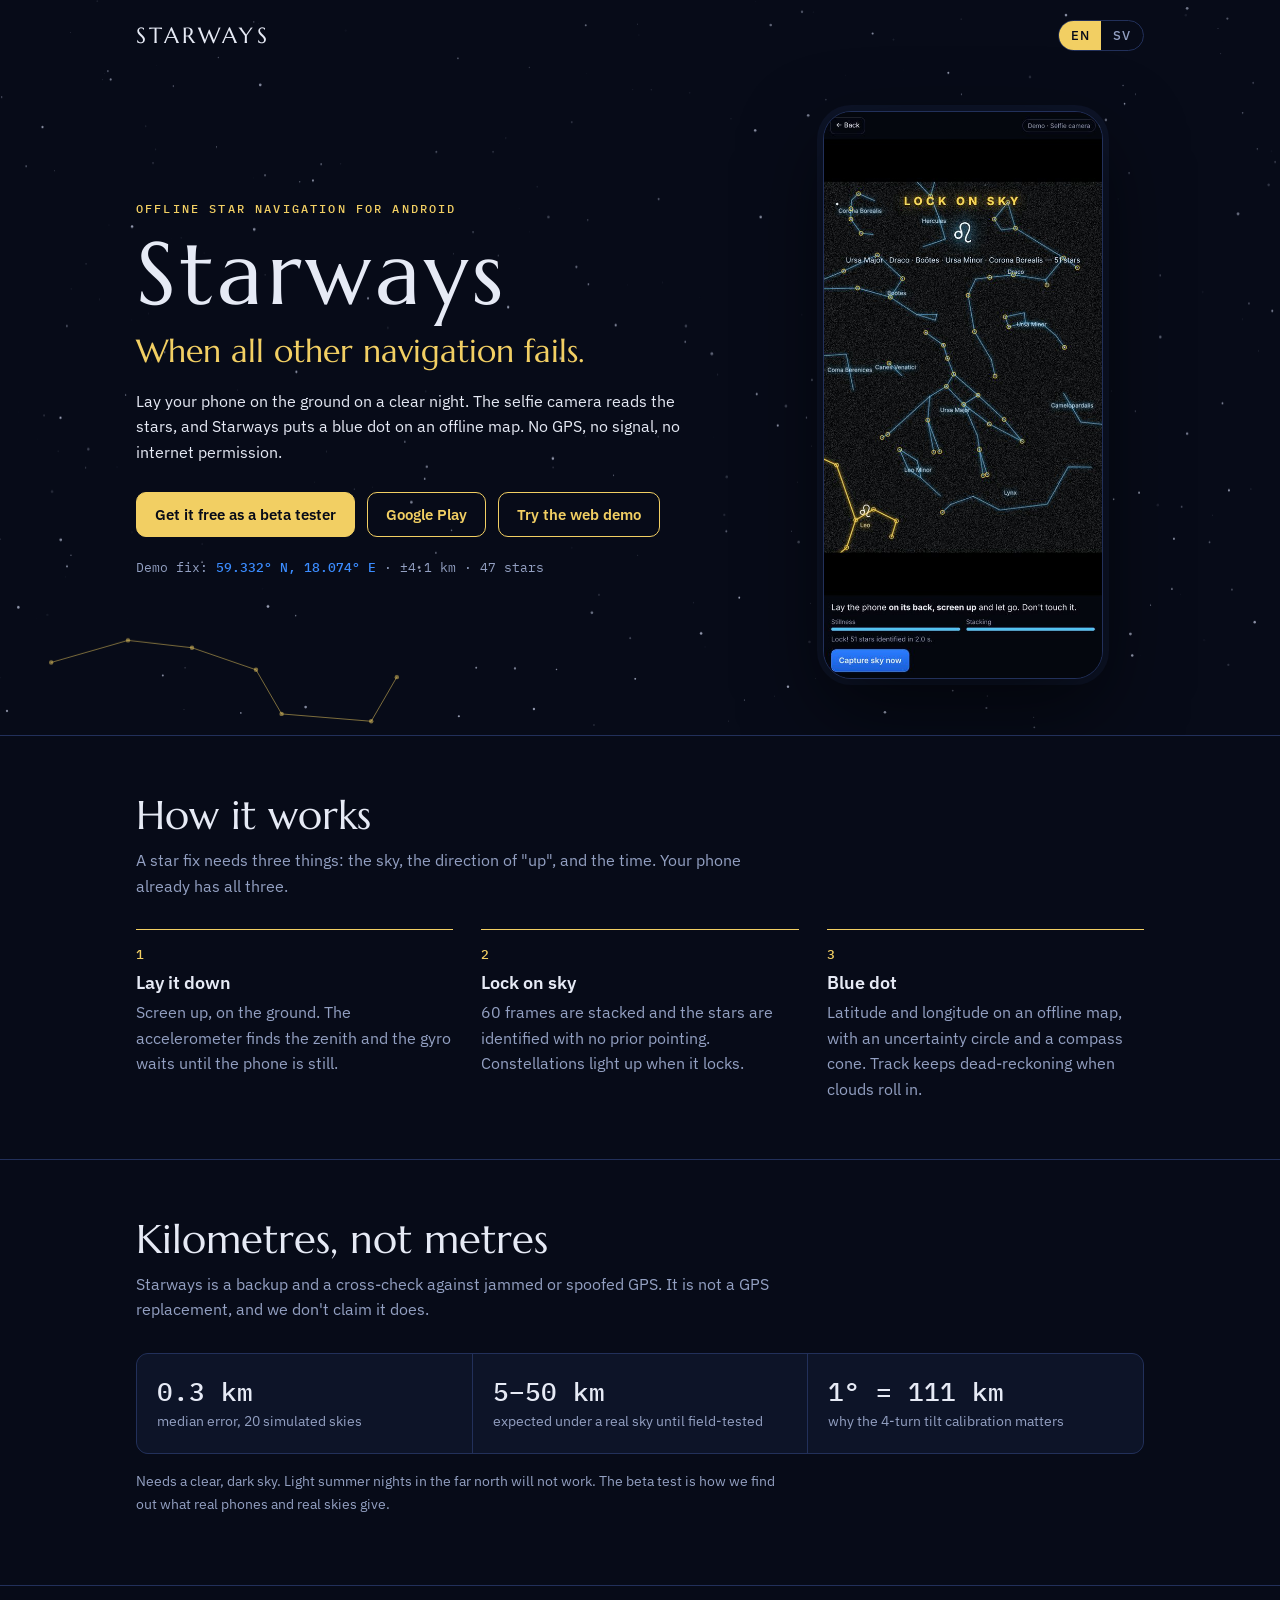
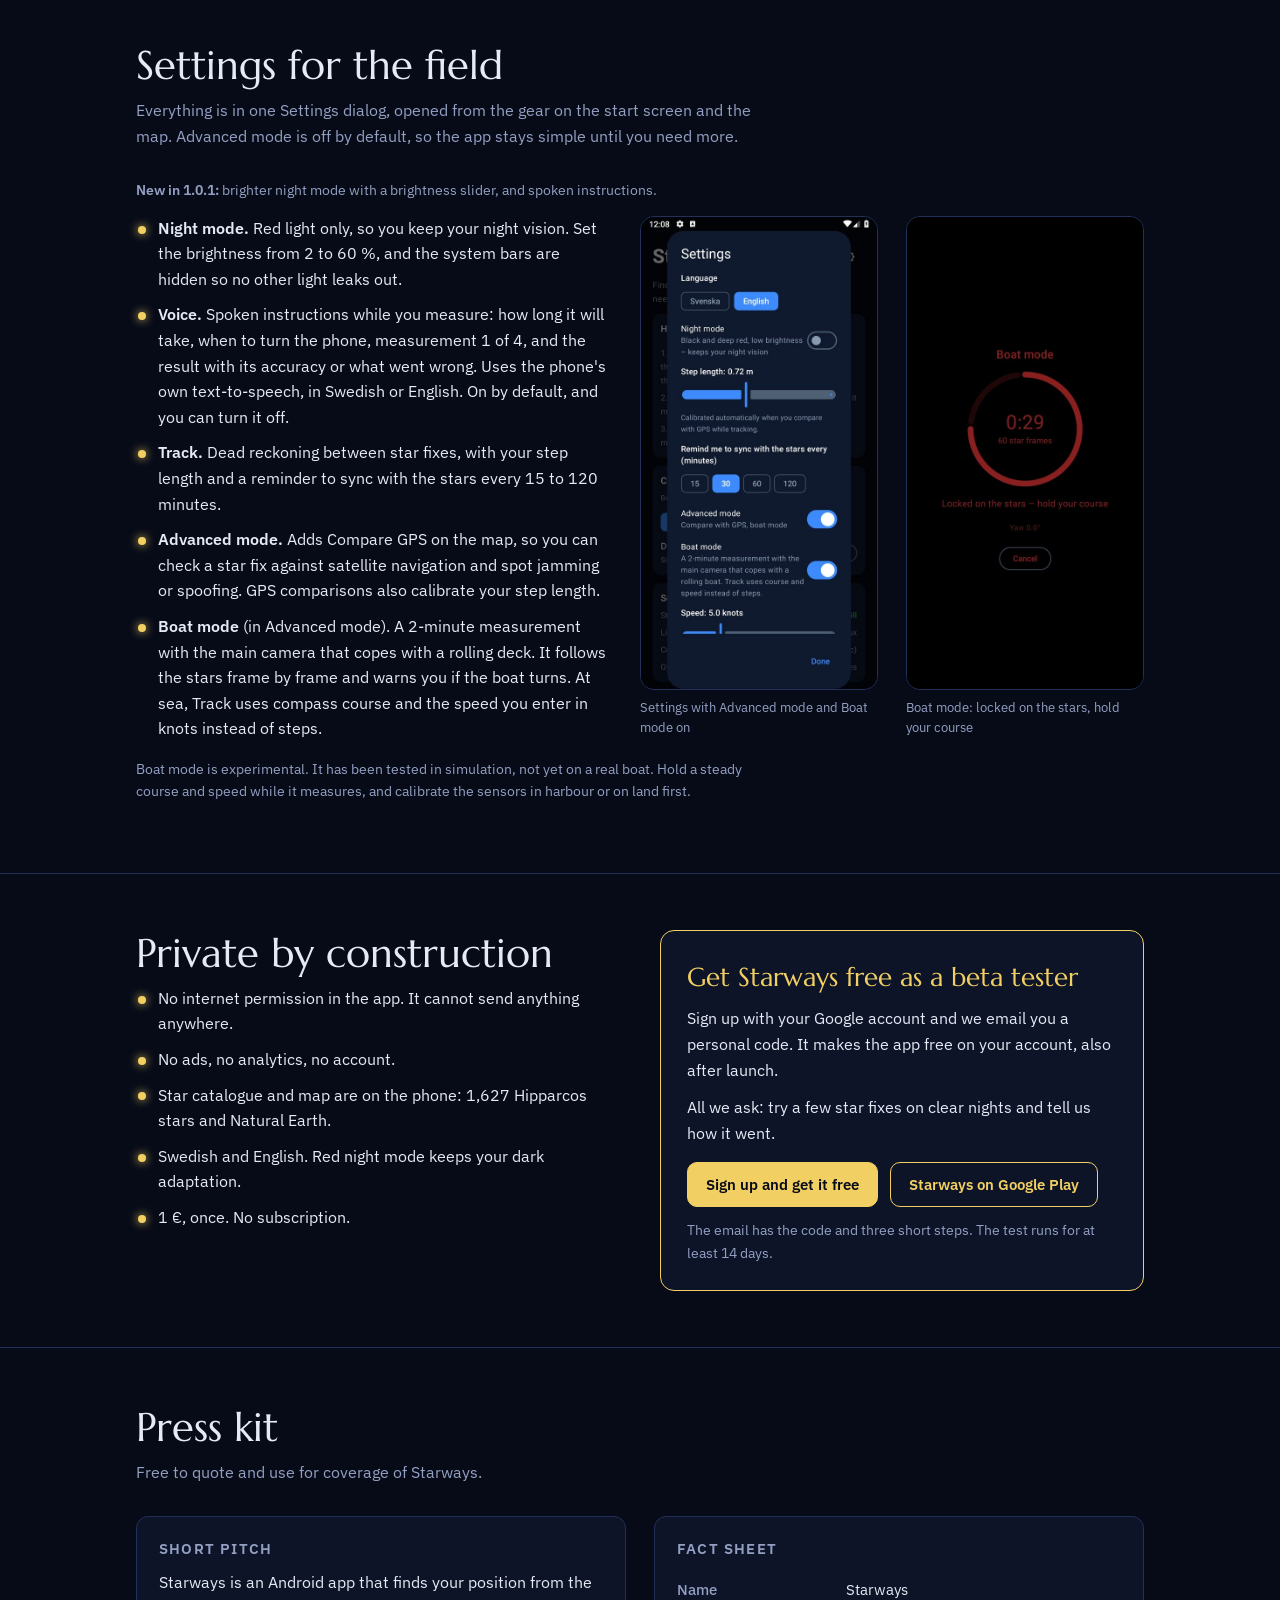
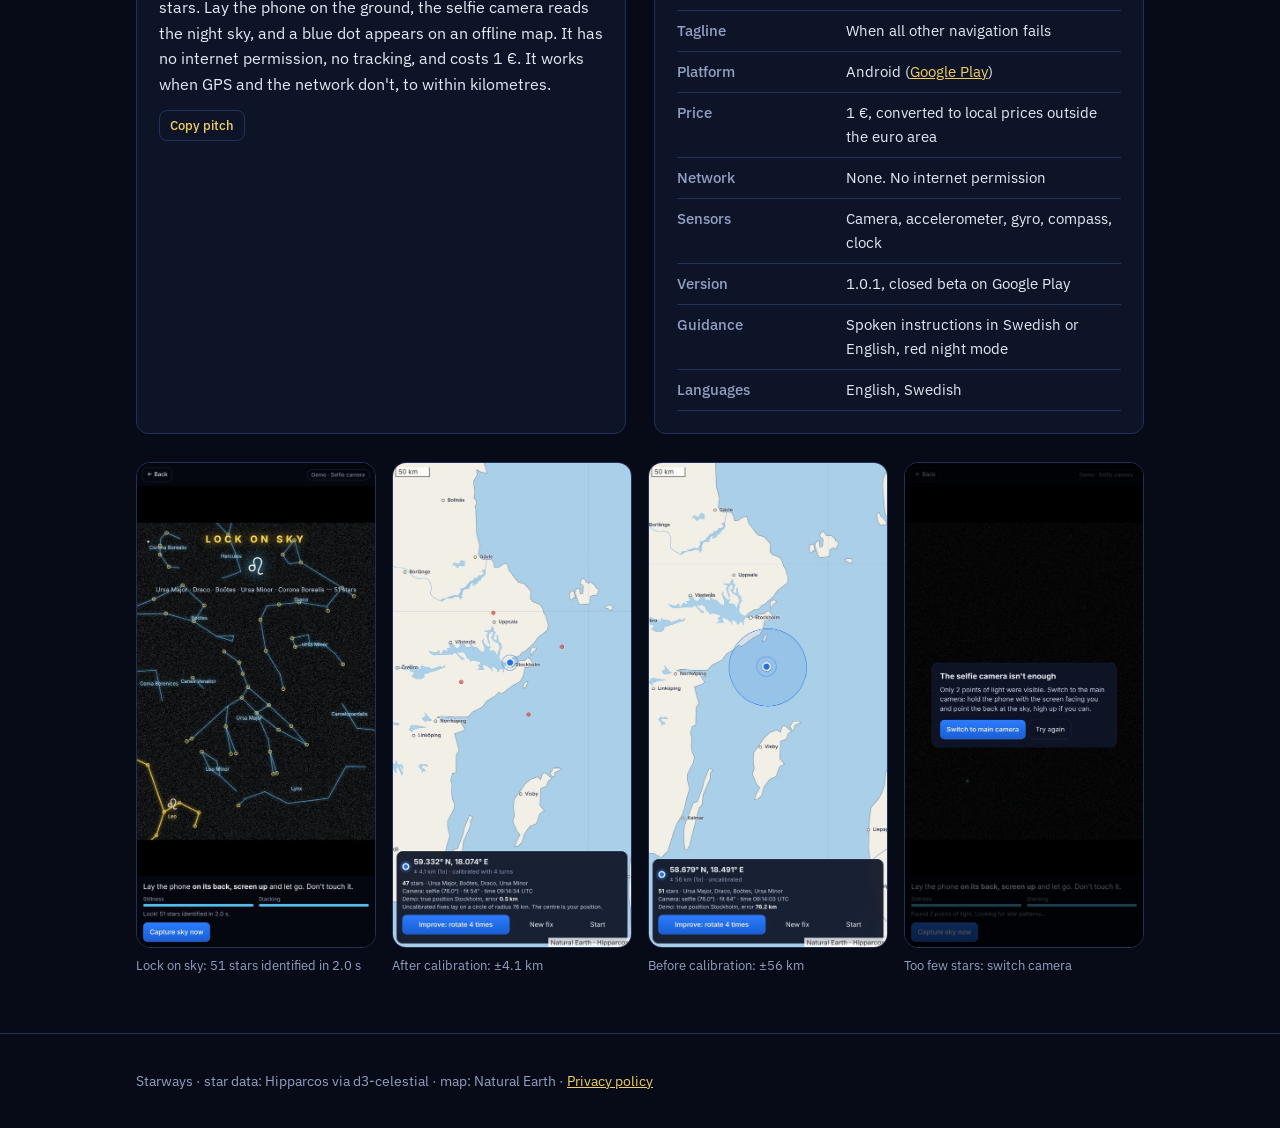
==== index.html @ 2a2adf58 "Fact sheet: version 1.0.1 and spoken guidance Co-Authored-By: Claude Opus 5.5 (1M context) <noreply@" ====
<!doctype html>
<html lang="en">
<head>
<meta charset="utf-8">
<meta name="viewport" content="width=device-width, initial-scale=1, viewport-fit=cover">
<title>Starways – when all other navigation fails</title>
<meta name="description" content="Starways is an offline Android app that finds your position from the stars. No GPS, no signal, no internet permission.">
<meta property="og:title" content="Starways">
<meta property="og:description" content="Offline star navigation for Android. When all other navigation fails.">
<meta property="og:image" content="img/lock-on-sky-540.jpg">
<meta name="theme-color" content="#070b18">
<link rel="icon" href="icon.svg" type="image/svg+xml">
<link rel="stylesheet" href="fonts.css">
</head>
<body>

<style>
img{max-width:100%}
/* Layout: a night star chart. One dark world (the app is used at night), gold for stars, blue only for "you are here". */
:root{
  color-scheme: dark;
  --ink:#070b18;        /* page: night sky */
  --ink-2:#0d1428;      /* raised panels */
  --rule:#22305a;       /* chart grid lines */
  --fg:#e6eaf5;
  --muted:#93a0c2;
  --star:#f2cf63;       /* star gold, accent */
  --dot:#3b8cff;        /* the blue dot */
  --display:"Marcellus", "Cormorant Garamond", Georgia, serif;
  --body:"IBM Plex Sans", system-ui, -apple-system, "Segoe UI", Roboto, sans-serif;
  --mono:"IBM Plex Mono", ui-monospace, "SFMono-Regular", Menlo, Consolas, monospace;
}
*{box-sizing:border-box}
body{background:var(--ink);color:var(--fg);font:16px/1.6 var(--body);margin:0}
a{color:var(--star)}
a:focus-visible,button:focus-visible{outline:2px solid var(--star);outline-offset:3px;border-radius:4px}
.wrap{max-width:1040px;margin:0 auto;padding-left:max(16px,env(safe-area-inset-left,0px));padding-right:max(16px,env(safe-area-inset-right,0px))}
.page:not([data-lang="sv"]) [lang="sv"]{display:none}
.page[data-lang="sv"] [lang="en"]{display:none}

/* top bar */
.bar{position:relative;z-index:1;display:flex;justify-content:space-between;align-items:center;gap:12px;padding-block:18px}
.brand{font-family:var(--display);font-size:22px;letter-spacing:.14em;text-transform:uppercase;color:var(--fg);text-decoration:none}
.lang{display:flex;border:1px solid var(--rule);border-radius:999px;overflow:hidden}
.lang button{font:500 13px var(--body);letter-spacing:.06em;background:transparent;color:var(--muted);border:0;padding:6px 12px;cursor:pointer}
.lang button[aria-pressed="true"]{background:var(--star);color:var(--ink)}

/* hero */
.hero{position:relative;overflow:hidden;border-bottom:1px solid var(--rule)}
#sky{position:absolute;inset:0;width:100%;height:100%;display:block;pointer-events:none}
.hero-grid{position:relative;display:grid;grid-template-columns:minmax(0,1.25fr) minmax(0,.75fr);gap:40px;align-items:center;padding-block:40px 56px}
.eyebrow{font:500 12px var(--mono);letter-spacing:.18em;text-transform:uppercase;color:var(--star);margin:0 0 14px}
h1{font-family:var(--display);font-weight:400;font-size:clamp(44px,8vw,88px);line-height:1;letter-spacing:.04em;margin:0}
.tagline{font-family:var(--display);font-size:clamp(22px,3.2vw,32px);line-height:1.2;color:var(--star);margin:14px 0 18px;text-wrap:balance}
.lede{max-width:34em;color:var(--fg);margin:0 0 26px}
.ctas{display:flex;flex-wrap:wrap;gap:12px}
.btn{display:inline-flex;align-items:center;gap:8px;font:600 15px var(--body);padding:12px 18px;border-radius:10px;text-decoration:none;border:1px solid var(--star);cursor:pointer}
.btn.primary{background:var(--star);color:var(--ink)}
.btn.ghost{background:transparent;color:var(--star)}
.phone{justify-self:center;width:min(280px,100%);border-radius:28px;border:1px solid var(--rule);overflow:hidden;box-shadow:0 30px 80px rgba(0,0,0,.55),0 0 0 6px var(--ink-2)}
.phone img{display:block;width:100%;height:auto}
.coord{font:400 13px var(--mono);color:var(--muted);margin-top:22px;font-variant-numeric:tabular-nums}
.coord b{color:var(--dot);font-weight:500}

/* sections */
section{padding-block:56px;border-bottom:1px solid var(--rule)}
h2{font-family:var(--display);font-weight:400;font-size:clamp(28px,4vw,40px);line-height:1.15;margin:0 0 10px;text-wrap:balance}
.sec-lede{color:var(--muted);max-width:40em;margin:0 0 30px}

/* how it works: a real sequence, so it is numbered */
.steps{list-style:none;margin:0;padding:0;display:grid;grid-template-columns:repeat(3,minmax(0,1fr));gap:28px;counter-reset:s}
.steps li{counter-increment:s;border-top:1px solid var(--star);padding-top:16px;min-width:0}
.steps li::before{content:counter(s);font:500 13px var(--mono);color:var(--star);display:block;margin-bottom:8px}
.steps h3{font:600 18px var(--body);margin:0 0 6px}
.steps p{margin:0;color:var(--muted)}

/* honest numbers */
.facts{display:grid;grid-template-columns:repeat(3,minmax(0,1fr));gap:1px;background:var(--rule);border:1px solid var(--rule);border-radius:12px;overflow:hidden}
.fact{background:var(--ink-2);padding:20px;min-width:0}
.fact .num{font:500 26px var(--mono);color:var(--fg);font-variant-numeric:tabular-nums;display:block}
.fact .lbl{color:var(--muted);font-size:14px}
.note{color:var(--muted);font-size:14px;margin-top:16px;max-width:46em}

/* two-column blocks */
.split{display:grid;grid-template-columns:minmax(0,1fr) minmax(0,1fr);gap:40px;align-items:start}
.checks{list-style:none;padding:0;margin:0;display:grid;gap:10px}
.checks li{padding-left:22px;position:relative}
.checks li::before{content:"";position:absolute;left:2px;top:.62em;width:8px;height:8px;border-radius:50%;background:var(--star);box-shadow:0 0 10px var(--star)}

.beta{background:var(--ink-2);border:1px solid var(--star);border-radius:14px;padding:26px}
.beta h3{font-family:var(--display);font-weight:400;font-size:26px;margin:0 0 8px;color:var(--star)}
.beta p{margin:0 0 12px}
.beta .ctas{margin:16px 0 12px}
.beta .small{font-size:14px;color:var(--muted);margin:0}
.placeholder{font-family:var(--mono);font-size:14px;color:var(--muted);border:1px dashed var(--rule);border-radius:8px;padding:8px 10px;display:inline-block}

/* press kit */
.kit{display:grid;grid-template-columns:minmax(0,1fr) minmax(0,1fr);gap:28px}
.card{background:var(--ink-2);border:1px solid var(--rule);border-radius:12px;padding:22px;min-width:0}
.card h3{font:600 15px var(--body);letter-spacing:.08em;text-transform:uppercase;color:var(--muted);margin:0 0 12px}
.card p{margin:0 0 12px}
.copy{font:500 13px var(--body);background:transparent;color:var(--star);border:1px solid var(--rule);border-radius:8px;padding:6px 10px;cursor:pointer}
table{width:100%;border-collapse:collapse;font-size:15px}
th,td{text-align:left;padding:8px 0;border-bottom:1px solid var(--rule);vertical-align:top}
th{color:var(--muted);font-weight:500;width:38%;padding-right:12px}
.shots{display:grid;grid-template-columns:repeat(4,minmax(0,1fr));gap:16px;margin-top:28px}
.shots figure{margin:0;min-width:0}
.shots img{display:block;width:100%;height:auto;border-radius:14px;border:1px solid var(--rule)}
.shots figcaption{font-size:13px;color:var(--muted);margin-top:8px}
.settings-grid{display:grid;grid-template-columns:minmax(0,1.2fr) minmax(0,.6fr) minmax(0,.6fr);gap:28px;align-items:start}
.settings-grid figure{margin:0;min-width:0}
.settings-grid img{display:block;width:100%;height:auto;border-radius:14px;border:1px solid var(--rule)}
.settings-grid figcaption{font-size:13px;color:var(--muted);margin-top:8px}
footer{padding-block:36px;color:var(--muted);font-size:14px}

@media (max-width:820px){
  .hero-grid,.split,.kit{grid-template-columns:minmax(0,1fr)}
  .steps,.facts{grid-template-columns:minmax(0,1fr)}
  .shots{grid-template-columns:repeat(2,minmax(0,1fr))}
  .settings-grid{grid-template-columns:repeat(2,minmax(0,1fr))}
  .settings-grid .checks{grid-column:1 / -1}
  .phone{width:min(240px,80%)}
}
@media (prefers-reduced-motion:reduce){*{animation:none!important;transition:none!important}}
.join{padding-left:1.2em;margin:0}
.join li{margin:0 0 14px}
.join .btn{margin-top:10px}
</style>

<div class="page" id="page">
<header class="hero">
  <canvas id="sky" aria-hidden="true"></canvas>
  <div class="wrap">
    <div class="bar">
      <a class="brand" href="#top" id="top">Starways</a>
      <div class="lang" role="group" aria-label="Language">
        <button type="button" id="btn-en" aria-pressed="true">EN</button>
        <button type="button" id="btn-sv" aria-pressed="false">SV</button>
      </div>
    </div>
    <div class="hero-grid">
      <div>
        <p class="eyebrow"><span lang="en">Offline star navigation for Android</span><span lang="sv">Offline stjärnnavigering för Android</span></p>
        <h1>Starways</h1>
        <p class="tagline"><span lang="en">When all other navigation fails.</span><span lang="sv">När all annan navigering sviker.</span></p>
        <p class="lede">
          <span lang="en">Lay your phone on the ground on a clear night. The selfie camera reads the stars, and Starways puts a blue dot on an offline map. No GPS, no signal, no internet permission.</span>
          <span lang="sv">Lägg telefonen på marken en klar natt. Selfiekameran läser stjärnorna och Starways sätter en blå prick på en offlinekarta. Ingen GPS, ingen täckning, ingen internetbehörighet.</span>
        </p>
        <div class="ctas">
          <a class="btn primary" href="#beta"><span lang="en">Get it free as a beta tester</span><span lang="sv">Få den gratis som betatestare</span></a>
          <a class="btn ghost" href="https://play.google.com/store/apps/details?id=se.lte.starways" target="_blank" rel="noopener">Google Play</a>
          <a class="btn ghost" href="https://claude.ai/artifact/BktgjLXFUgqfmtFtrirfJZ" target="_blank" rel="noopener"><span lang="en">Try the web demo</span><span lang="sv">Prova webbdemon</span></a>
        </div>
        <p class="coord"><span lang="en">Demo fix:</span><span lang="sv">Demofix:</span> <b>59.332° N, 18.074° E</b> · ±4.1 km · 47 <span lang="en">stars</span><span lang="sv">stjärnor</span></p>
      </div>
      <div class="phone"><img src="img/lock-on-sky-540.jpg" width="540" height="1099" alt="Starways locked on the sky: Ursa Major, Draco, Boötes, Ursa Minor and Corona Borealis identified, 51 stars."></div>
    </div>
  </div>
</header>

<main>
<section>
  <div class="wrap">
    <h2><span lang="en">How it works</span><span lang="sv">Så fungerar det</span></h2>
    <p class="sec-lede"><span lang="en">A star fix needs three things: the sky, the direction of "up", and the time. Your phone already has all three.</span><span lang="sv">En stjärnfix behöver tre saker: himlen, riktningen uppåt och klockan. Telefonen har redan alla tre.</span></p>
    <ol class="steps">
      <li>
        <h3><span lang="en">Lay it down</span><span lang="sv">Lägg ner den</span></h3>
        <p><span lang="en">Screen up, on the ground. The accelerometer finds the zenith and the gyro waits until the phone is still.</span><span lang="sv">Skärmen uppåt, på marken. Accelerometern hittar zenit och gyrot väntar tills telefonen ligger still.</span></p>
      </li>
      <li>
        <h3>Lock on sky</h3>
        <p><span lang="en">60 frames are stacked and the stars are identified with no prior pointing. Constellations light up when it locks.</span><span lang="sv">60 bilder staplas och stjärnorna känns igen utan att appen vet åt vilket håll den pekar. Stjärnbilderna lyser upp när den låser.</span></p>
      </li>
      <li>
        <h3><span lang="en">Blue dot</span><span lang="sv">Blå prick</span></h3>
        <p><span lang="en">Latitude and longitude on an offline map, with an uncertainty circle and a compass cone. Track keeps dead-reckoning when clouds roll in.</span><span lang="sv">Latitud och longitud på en offlinekarta, med osäkerhetscirkel och kompasskon. Track räknar vidare när molnen kommer.</span></p>
      </li>
    </ol>
  </div>
</section>

<section>
  <div class="wrap">
    <h2><span lang="en">Kilometres, not metres</span><span lang="sv">Kilometer, inte meter</span></h2>
    <p class="sec-lede"><span lang="en">Starways is a backup and a cross-check against jammed or spoofed GPS. It is not a GPS replacement, and we don't claim it does.</span><span lang="sv">Starways är en reserv och en kontroll mot störd eller förfalskad GPS. Den ersätter inte GPS, och det påstår vi inte heller.</span></p>
    <div class="facts">
      <div class="fact"><span class="num">0.3 km</span><span class="lbl"><span lang="en">median error, 20 simulated skies</span><span lang="sv">medianfel, 20 simulerade himlar</span></span></div>
      <div class="fact"><span class="num">5–50 km</span><span class="lbl"><span lang="en">expected under a real sky until field-tested</span><span lang="sv">väntat under riktig himmel tills det är fälttestat</span></span></div>
      <div class="fact"><span class="num">1° = 111 km</span><span class="lbl"><span lang="en">why the 4-turn tilt calibration matters</span><span lang="sv">därför spelar kalibreringen med fyra vridningar roll</span></span></div>
    </div>
    <p class="note"><span lang="en">Needs a clear, dark sky. Light summer nights in the far north will not work. The beta test is how we find out what real phones and real skies give.</span><span lang="sv">Kräver klar och mörk himmel. Ljusa sommarnätter långt norrut fungerar inte. Betatestet är hur vi tar reda på vad riktiga telefoner och riktiga himlar ger.</span></p>
  </div>
</section>

<section id="settings">
  <div class="wrap">
    <h2><span lang="en">Settings for the field</span><span lang="sv">Inställningar för fältet</span></h2>
    <p class="sec-lede"><span lang="en">Everything is in one Settings dialog, opened from the gear on the start screen and the map. Advanced mode is off by default, so the app stays simple until you need more.</span><span lang="sv">Allt finns i en inställningsdialog som öppnas från kugghjulet på startskärmen och kartan. Avancerat läge är avstängt från början, så appen är enkel tills du behöver mer.</span></p>
    <p class="note"><span lang="en"><b>New in 1.0.1:</b> brighter night mode with a brightness slider, and spoken instructions.</span><span lang="sv"><b>Nytt i 1.0.1:</b> ljusare nattläge med reglage för ljusstyrka, och talade instruktioner.</span></p>
    <div class="settings-grid">
      <ul class="checks">
        <li><span lang="en"><b>Night mode.</b> Red light only, so you keep your night vision. Set the brightness from 2 to 60 %, and the system bars are hidden so no other light leaks out.</span><span lang="sv"><b>Nattläge.</b> Bara rött ljus, så att du behåller mörkerseendet. Ljusstyrkan ställs från 2 till 60 %, och systemfälten döljs så att inget annat ljus läcker ut.</span></li>
        <li><span lang="en"><b>Voice.</b> Spoken instructions while you measure: how long it will take, when to turn the phone, measurement 1 of 4, and the result with its accuracy or what went wrong. Uses the phone's own text-to-speech, in Swedish or English. On by default, and you can turn it off.</span><span lang="sv"><b>Röst.</b> Talade instruktioner medan du mäter: hur lång tid det tar, när du ska vrida telefonen, mätning 1 av 4 och resultatet med precision eller vad som gick fel. Använder telefonens egen talsyntes, på svenska eller engelska. På från början, och du kan stänga av den.</span></li>
        <li><span lang="en"><b>Track.</b> Dead reckoning between star fixes, with your step length and a reminder to sync with the stars every 15 to 120 minutes.</span><span lang="sv"><b>Spåra.</b> Död räkning mellan stjärnfixarna, med din steglängd och en påminnelse om stjärnsynk var 15:e till 120:e minut.</span></li>
        <li><span lang="en"><b>Advanced mode.</b> Adds Compare GPS on the map, so you can check a star fix against satellite navigation and spot jamming or spoofing. GPS comparisons also calibrate your step length.</span><span lang="sv"><b>Avancerat läge.</b> Lägger till Jämför GPS på kartan, så att du kan kontrollera stjärnfixen mot satellitnavigeringen och upptäcka störning eller förfalskning. Jämförelserna kalibrerar också din steglängd.</span></li>
        <li><span lang="en"><b>Boat mode</b> (in Advanced mode). A 2-minute measurement with the main camera that copes with a rolling deck. It follows the stars frame by frame and warns you if the boat turns. At sea, Track uses compass course and the speed you enter in knots instead of steps.</span><span lang="sv"><b>Båtläge</b> (i Avancerat läge). En mätning på 2 minuter med huvudkameran som klarar sjögång. Den följer stjärnorna bild för bild och varnar om båten girar. Till sjöss använder Spåra kompasskursen och farten du anger i knop i stället för steg.</span></li>
      </ul>
      <figure><img src="img/settings-en-540.jpg" width="540" height="1080" alt="Starways settings: language, night mode, step length, star sync reminder, Advanced mode and Boat mode switched on, speed 5.0 knots" loading="lazy"><figcaption><span lang="en">Settings with Advanced mode and Boat mode on</span><span lang="sv">Inställningar med Avancerat läge och Båtläge påslagna</span></figcaption></figure>
      <figure><img src="img/boat-mode-en-540.jpg" width="540" height="1080" alt="Boat mode measurement in night mode: 0:29 left, 60 star frames, locked on the stars, hold your course, yaw 0.0 degrees" loading="lazy"><figcaption><span lang="en">Boat mode: locked on the stars, hold your course</span><span lang="sv">Båtläge: låst på stjärnorna, håll kursen</span></figcaption></figure>
    </div>
    <p class="note"><span lang="en">Boat mode is experimental. It has been tested in simulation, not yet on a real boat. Hold a steady course and speed while it measures, and calibrate the sensors in harbour or on land first.</span><span lang="sv">Båtläget är experimentellt. Det är testat i simulering men ännu inte på en riktig båt. Håll stadig kurs och fart medan det mäter, och kalibrera sensorerna i hamn eller på land först.</span></p>
  </div>
</section>

<section id="beta">
  <div class="wrap split">
    <div>
      <h2><span lang="en">Private by construction</span><span lang="sv">Privat från grunden</span></h2>
      <ul class="checks">
        <li><span lang="en">No internet permission in the app. It cannot send anything anywhere.</span><span lang="sv">Ingen internetbehörighet i appen. Den kan inte skicka något någonstans.</span></li>
        <li><span lang="en">No ads, no analytics, no account.</span><span lang="sv">Ingen reklam, ingen analys, inget konto.</span></li>
        <li><span lang="en">Star catalogue and map are on the phone: 1,627 Hipparcos stars and Natural Earth.</span><span lang="sv">Stjärnkatalog och karta finns i telefonen: 1 627 Hipparcos-stjärnor och Natural Earth.</span></li>
        <li><span lang="en">Swedish and English. Red night mode keeps your dark adaptation.</span><span lang="sv">Svenska och engelska. Rött nattläge bevarar mörkerseendet.</span></li>
        <li><span lang="en">1 €, once. No subscription.</span><span lang="sv">1 €, en gång. Ingen prenumeration.</span></li>
      </ul>
    </div>
    <div class="beta">
      <h3><span lang="en">Get Starways free as a beta tester</span><span lang="sv">Få Starways gratis som betatestare</span></h3>
      <p><span lang="en">Sign up with your Google account and we email you a personal code. It makes the app free on your account, also after launch.</span><span lang="sv">Anmäl dig med ditt Google-konto, så mejlar vi dig en personlig kod. Den gör appen gratis på ditt konto, även efter lanseringen.</span></p>
      <p><span lang="en">All we ask: try a few star fixes on clear nights and tell us how it went.</span><span lang="sv">Det enda vi ber om: gör några stjärnfixar klara nätter och berätta hur det gick.</span></p>
      <div class="ctas">
        <a class="btn primary" href="https://forms.gle/z1iDgfZNGKA5ov7t7" target="_blank" rel="noopener"><span lang="en">Sign up and get it free</span><span lang="sv">Anmäl dig och få den gratis</span></a>
        <a class="btn ghost" href="https://play.google.com/store/apps/details?id=se.lte.starways" target="_blank" rel="noopener"><span lang="en">Starways on Google Play</span><span lang="sv">Starways på Google Play</span></a>
      </div>
      <p class="small"><span lang="en">The email has the code and three short steps. The test runs for at least 14 days.</span><span lang="sv">Mejlet innehåller koden och tre korta steg. Testet pågår i minst 14 dagar.</span></p>
    </div>
  </div>
</section>

<section id="press">
  <div class="wrap">
    <h2>Press kit</h2>
    <p class="sec-lede">Free to quote and use for coverage of Starways.</p>
    <div class="kit">
      <div class="card">
        <h3>Short pitch</h3>
        <p id="pitch-en">Starways is an Android app that finds your position from the stars. Lay the phone on the ground, the selfie camera reads the night sky, and a blue dot appears on an offline map. It has no internet permission, no tracking, and costs 1 €. It works when GPS and the network don't, to within kilometres.</p>
        <button type="button" class="copy" id="copy-pitch">Copy pitch</button>
      </div>
      <div class="card">
        <h3>Fact sheet</h3>
        <table>
          <tr><th>Name</th><td>Starways</td></tr>
          <tr><th>Tagline</th><td>When all other navigation fails</td></tr>
          <tr><th>Platform</th><td>Android (<a href="https://play.google.com/store/apps/details?id=se.lte.starways">Google Play</a>)</td></tr>
          <tr><th>Price</th><td>1 €, converted to local prices outside the euro area</td></tr>
          <tr><th>Network</th><td>None. No internet permission</td></tr>
          <tr><th>Sensors</th><td>Camera, accelerometer, gyro, compass, clock</td></tr>
          <tr><th>Version</th><td>1.0.1, closed beta on Google Play</td></tr>
          <tr><th>Guidance</th><td>Spoken instructions in Swedish or English, red night mode</td></tr>
          <tr><th>Languages</th><td>English, Swedish</td></tr>
        </table>
      </div>
    </div>
    <div class="shots">
      <figure><img src="img/lock-on-sky-540.jpg" width="540" height="1099" alt="Lock on sky with constellation lines" loading="lazy"><figcaption>Lock on sky: 51 stars identified in 2.0 s</figcaption></figure>
      <figure><img src="img/map-calibrated-540.jpg" width="540" height="1099" alt="Offline map with blue dot at Stockholm, ±4.1 km after calibration, red dots are the four uncalibrated fixes" loading="lazy"><figcaption>After calibration: ±4.1 km</figcaption></figure>
      <figure><img src="img/map-uncalibrated-540.jpg" width="540" height="1099" alt="Offline map with larger uncertainty circle before calibration" loading="lazy"><figcaption>Before calibration: ±56 km</figcaption></figure>
      <figure><img src="img/switch-camera-540.jpg" width="540" height="1099" alt="Prompt to switch to the main camera when the selfie camera sees too few stars" loading="lazy"><figcaption>Too few stars: switch camera</figcaption></figure>
    </div>
  </div>
</section>
</main>

<footer>
  <div class="wrap"><span lang="en">Starways · star data: Hipparcos via d3-celestial · map: Natural Earth · <a href="privacy.html">Privacy policy</a></span><span lang="sv">Starways · stjärndata: Hipparcos via d3-celestial · karta: Natural Earth · <a href="privacy.html" hreflang="en">Integritetspolicy (på engelska)</a></span></div>
</footer>
</div>

<script>
(function(){
  var page=document.getElementById('page');
  function setLang(l){
    page.setAttribute('data-lang',l);
    document.getElementById('btn-en').setAttribute('aria-pressed',l==='en');
    document.getElementById('btn-sv').setAttribute('aria-pressed',l==='sv');
    try{localStorage.setItem('starways-lang',l)}catch(e){}
  }
  var saved=null;try{saved=localStorage.getItem('starways-lang')}catch(e){}
  setLang(saved==='sv'?'sv':'en');
  document.getElementById('btn-en').onclick=function(){setLang('en')};
  document.getElementById('btn-sv').onclick=function(){setLang('sv')};

  document.getElementById('copy-pitch').onclick=function(){
    var el=document.getElementById('pitch-en'), btn=this, txt=el.textContent.trim();
    function done(){var o=btn.innerHTML;btn.textContent='Copied';setTimeout(function(){btn.innerHTML=o},1600)}
    function fallback(){var r=document.createRange();r.selectNodeContents(el);var s=getSelection();s.removeAllRanges();s.addRange(r)}
    try{navigator.clipboard.writeText(txt).then(done,fallback)}catch(e){fallback()}
  };

  // Starfield with two constellations (Cassiopeia and the Plough), drawn once; gentle twinkle unless reduced motion.
  var c=document.getElementById('sky'),x=c.getContext('2d'),stars=[],W=0,H=0;
  var reduce=window.matchMedia&&matchMedia('(prefers-reduced-motion: reduce)').matches;
  var seed=7;function rnd(){seed=(seed*16807)%2147483647;return seed/2147483647}
  var cas=[[.70,.16],[.74,.24],[.78,.18],[.82,.26],[.86,.17]];
  var plough=[[.04,.90],[.10,.87],[.15,.88],[.20,.91],[.22,.97],[.29,.98],[.31,.92]];
  function size(){var r=c.getBoundingClientRect(),d=Math.min(devicePixelRatio||1,2);W=r.width;H=r.height;c.width=W*d;c.height=H*d;x.setTransform(d,0,0,d,0,0);
    stars=[];seed=7;var n=Math.round(W*H/2600);for(var i=0;i<n;i++)stars.push([rnd()*W,rnd()*H,rnd()*1.2+.2,rnd()*6.28]);draw(0)}
  function line(pts){x.beginPath();pts.forEach(function(p,i){var px=p[0]*W,py=p[1]*H;i?x.lineTo(px,py):x.moveTo(px,py)});x.stroke();
    pts.forEach(function(p){x.beginPath();x.arc(p[0]*W,p[1]*H,2.2,0,6.28);x.fill()})}
  function draw(t){x.clearRect(0,0,W,H);
    for(var i=0;i<stars.length;i++){var s=stars[i],a=.35+.35*Math.sin(s[3]+t/1400);x.globalAlpha=reduce?.55:a;x.fillStyle='#dfe6ff';x.beginPath();x.arc(s[0],s[1],s[2],0,6.28);x.fill()}
    x.globalAlpha=.5;x.strokeStyle='#f2cf63';x.fillStyle='#f2cf63';x.lineWidth=1;line(cas);line(plough);x.globalAlpha=1}
  function loop(t){draw(t);requestAnimationFrame(loop)}
  size();addEventListener('resize',size);if(!reduce)requestAnimationFrame(loop);
})();
</script>

</body>
</html>
---- fonts.css ----
@font-face {
  font-family: 'IBM Plex Mono';
  font-style: normal;
  font-weight: 400;
  font-display: swap;
  src: url(fonts/IBMPlexMono-400-latin-ext.woff2) format('woff2');
  unicode-range: U+0100-02BA, U+02BD-02C5, U+02C7-02CC, U+02CE-02D7, U+02DD-02FF, U+0304, U+0308, U+0329, U+1D00-1DBF, U+1E00-1E9F, U+1EF2-1EFF, U+2020, U+20A0-20AB, U+20AD-20C4, U+2113, U+2C60-2C7F, U+A720-A7FF;
}
@font-face {
  font-family: 'IBM Plex Mono';
  font-style: normal;
  font-weight: 400;
  font-display: swap;
  src: url(fonts/IBMPlexMono-400-latin.woff2) format('woff2');
  unicode-range: U+0000-00FF, U+0131, U+0152-0153, U+02BB-02BC, U+02C6, U+02DA, U+02DC, U+0304, U+0308, U+0329, U+2000-206F, U+20AC, U+2122, U+2191, U+2193, U+2212, U+2215, U+FEFF, U+FFFD;
}
@font-face {
  font-family: 'IBM Plex Mono';
  font-style: normal;
  font-weight: 500;
  font-display: swap;
  src: url(fonts/IBMPlexMono-500-latin-ext.woff2) format('woff2');
  unicode-range: U+0100-02BA, U+02BD-02C5, U+02C7-02CC, U+02CE-02D7, U+02DD-02FF, U+0304, U+0308, U+0329, U+1D00-1DBF, U+1E00-1E9F, U+1EF2-1EFF, U+2020, U+20A0-20AB, U+20AD-20C4, U+2113, U+2C60-2C7F, U+A720-A7FF;
}
@font-face {
  font-family: 'IBM Plex Mono';
  font-style: normal;
  font-weight: 500;
  font-display: swap;
  src: url(fonts/IBMPlexMono-500-latin.woff2) format('woff2');
  unicode-range: U+0000-00FF, U+0131, U+0152-0153, U+02BB-02BC, U+02C6, U+02DA, U+02DC, U+0304, U+0308, U+0329, U+2000-206F, U+20AC, U+2122, U+2191, U+2193, U+2212, U+2215, U+FEFF, U+FFFD;
}
@font-face {
  font-family: 'IBM Plex Sans';
  font-style: normal;
  font-weight: 400;
  font-stretch: 100%;
  font-display: swap;
  src: url(fonts/IBMPlexSans-400-latin-ext.woff2) format('woff2');
  unicode-range: U+0100-02BA, U+02BD-02C5, U+02C7-02CC, U+02CE-02D7, U+02DD-02FF, U+0304, U+0308, U+0329, U+1D00-1DBF, U+1E00-1E9F, U+1EF2-1EFF, U+2020, U+20A0-20AB, U+20AD-20C4, U+2113, U+2C60-2C7F, U+A720-A7FF;
}
@font-face {
  font-family: 'IBM Plex Sans';
  font-style: normal;
  font-weight: 400;
  font-stretch: 100%;
  font-display: swap;
  src: url(fonts/IBMPlexSans-400-latin.woff2) format('woff2');
  unicode-range: U+0000-00FF, U+0131, U+0152-0153, U+02BB-02BC, U+02C6, U+02DA, U+02DC, U+0304, U+0308, U+0329, U+2000-206F, U+20AC, U+2122, U+2191, U+2193, U+2212, U+2215, U+FEFF, U+FFFD;
}
@font-face {
  font-family: 'IBM Plex Sans';
  font-style: normal;
  font-weight: 500;
  font-stretch: 100%;
  font-display: swap;
  src: url(fonts/IBMPlexSans-500-latin-ext.woff2) format('woff2');
  unicode-range: U+0100-02BA, U+02BD-02C5, U+02C7-02CC, U+02CE-02D7, U+02DD-02FF, U+0304, U+0308, U+0329, U+1D00-1DBF, U+1E00-1E9F, U+1EF2-1EFF, U+2020, U+20A0-20AB, U+20AD-20C4, U+2113, U+2C60-2C7F, U+A720-A7FF;
}
@font-face {
  font-family: 'IBM Plex Sans';
  font-style: normal;
  font-weight: 500;
  font-stretch: 100%;
  font-display: swap;
  src: url(fonts/IBMPlexSans-500-latin.woff2) format('woff2');
  unicode-range: U+0000-00FF, U+0131, U+0152-0153, U+02BB-02BC, U+02C6, U+02DA, U+02DC, U+0304, U+0308, U+0329, U+2000-206F, U+20AC, U+2122, U+2191, U+2193, U+2212, U+2215, U+FEFF, U+FFFD;
}
@font-face {
  font-family: 'IBM Plex Sans';
  font-style: normal;
  font-weight: 600;
  font-stretch: 100%;
  font-display: swap;
  src: url(fonts/IBMPlexSans-600-latin-ext.woff2) format('woff2');
  unicode-range: U+0100-02BA, U+02BD-02C5, U+02C7-02CC, U+02CE-02D7, U+02DD-02FF, U+0304, U+0308, U+0329, U+1D00-1DBF, U+1E00-1E9F, U+1EF2-1EFF, U+2020, U+20A0-20AB, U+20AD-20C4, U+2113, U+2C60-2C7F, U+A720-A7FF;
}
@font-face {
  font-family: 'IBM Plex Sans';
  font-style: normal;
  font-weight: 600;
  font-stretch: 100%;
  font-display: swap;
  src: url(fonts/IBMPlexSans-600-latin.woff2) format('woff2');
  unicode-range: U+0000-00FF, U+0131, U+0152-0153, U+02BB-02BC, U+02C6, U+02DA, U+02DC, U+0304, U+0308, U+0329, U+2000-206F, U+20AC, U+2122, U+2191, U+2193, U+2212, U+2215, U+FEFF, U+FFFD;
}
@font-face {
  font-family: 'Marcellus';
  font-style: normal;
  font-weight: 400;
  font-display: swap;
  src: url(fonts/Marcellus-400-latin-ext.woff2) format('woff2');
  unicode-range: U+0100-02BA, U+02BD-02C5, U+02C7-02CC, U+02CE-02D7, U+02DD-02FF, U+0304, U+0308, U+0329, U+1D00-1DBF, U+1E00-1E9F, U+1EF2-1EFF, U+2020, U+20A0-20AB, U+20AD-20C4, U+2113, U+2C60-2C7F, U+A720-A7FF;
}
@font-face {
  font-family: 'Marcellus';
  font-style: normal;
  font-weight: 400;
  font-display: swap;
  src: url(fonts/Marcellus-400-latin.woff2) format('woff2');
  unicode-range: U+0000-00FF, U+0131, U+0152-0153, U+02BB-02BC, U+02C6, U+02DA, U+02DC, U+0304, U+0308, U+0329, U+2000-206F, U+20AC, U+2122, U+2191, U+2193, U+2212, U+2215, U+FEFF, U+FFFD;
}
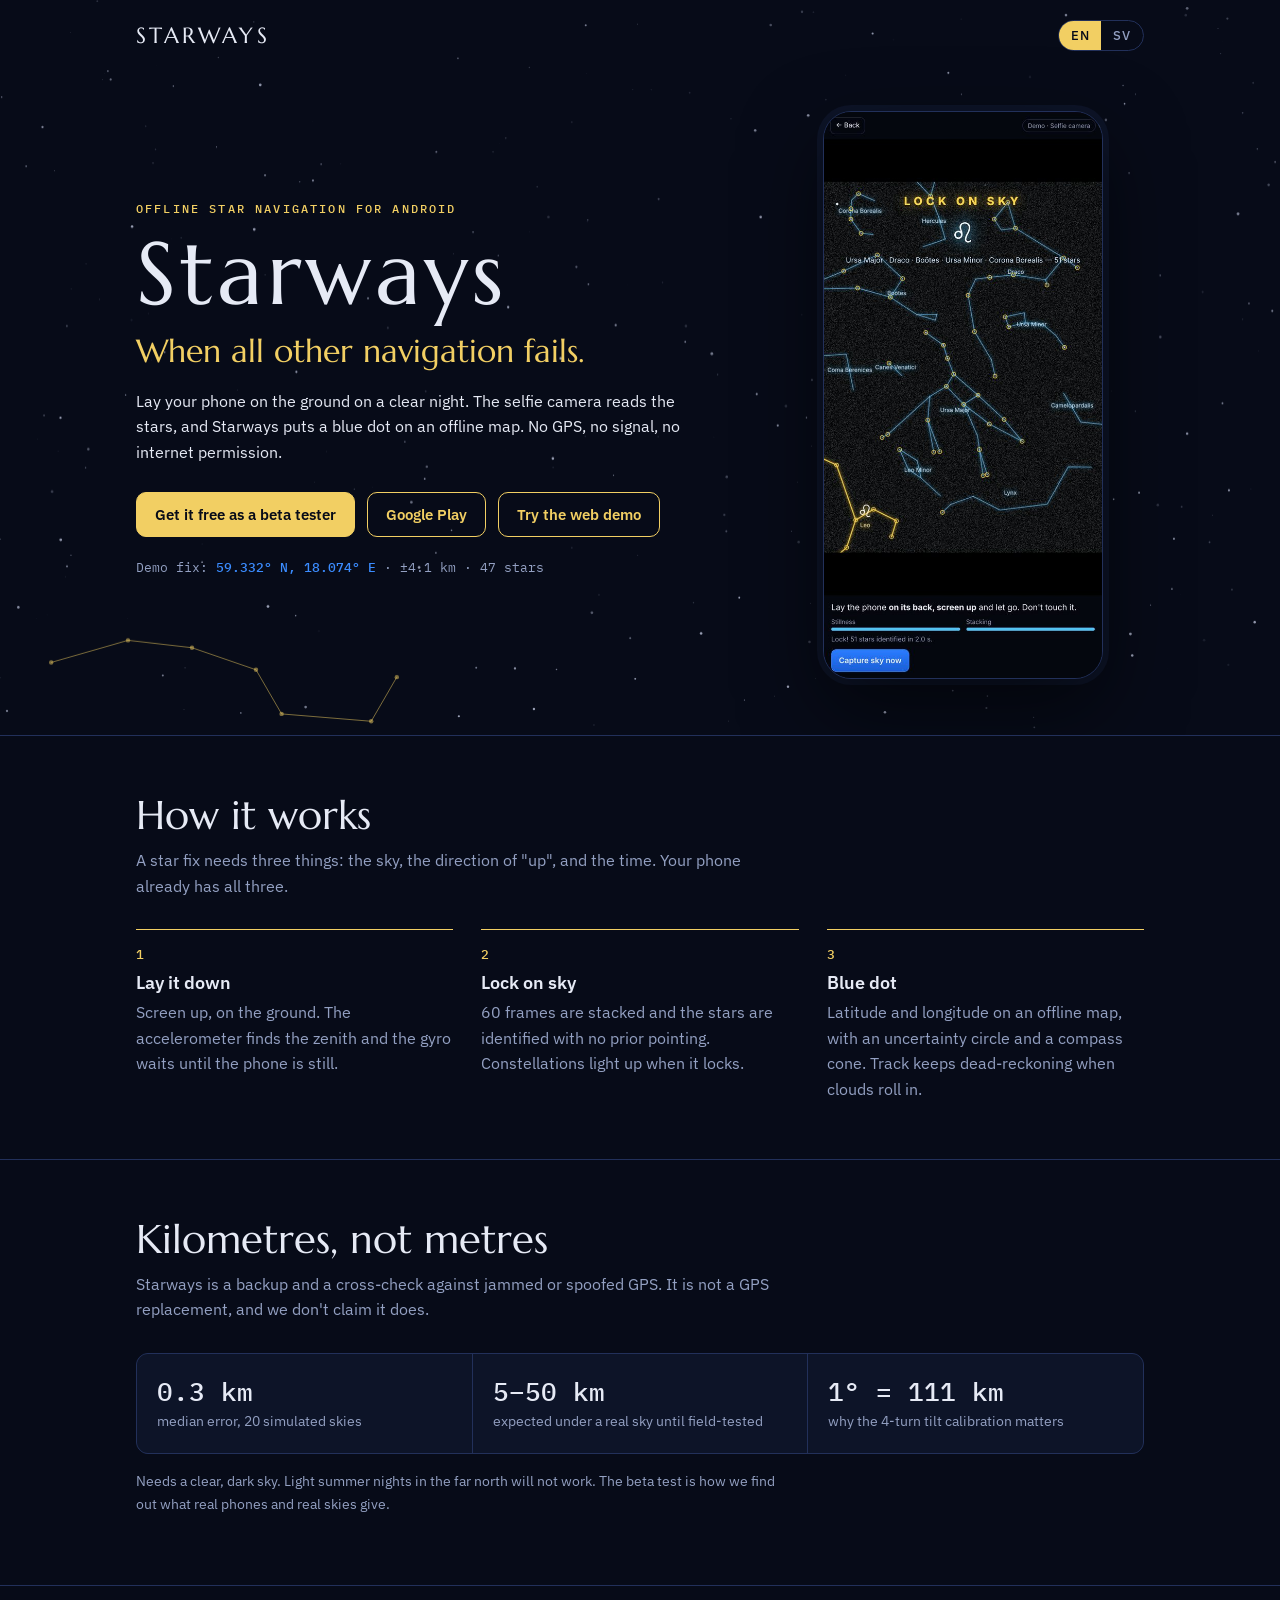
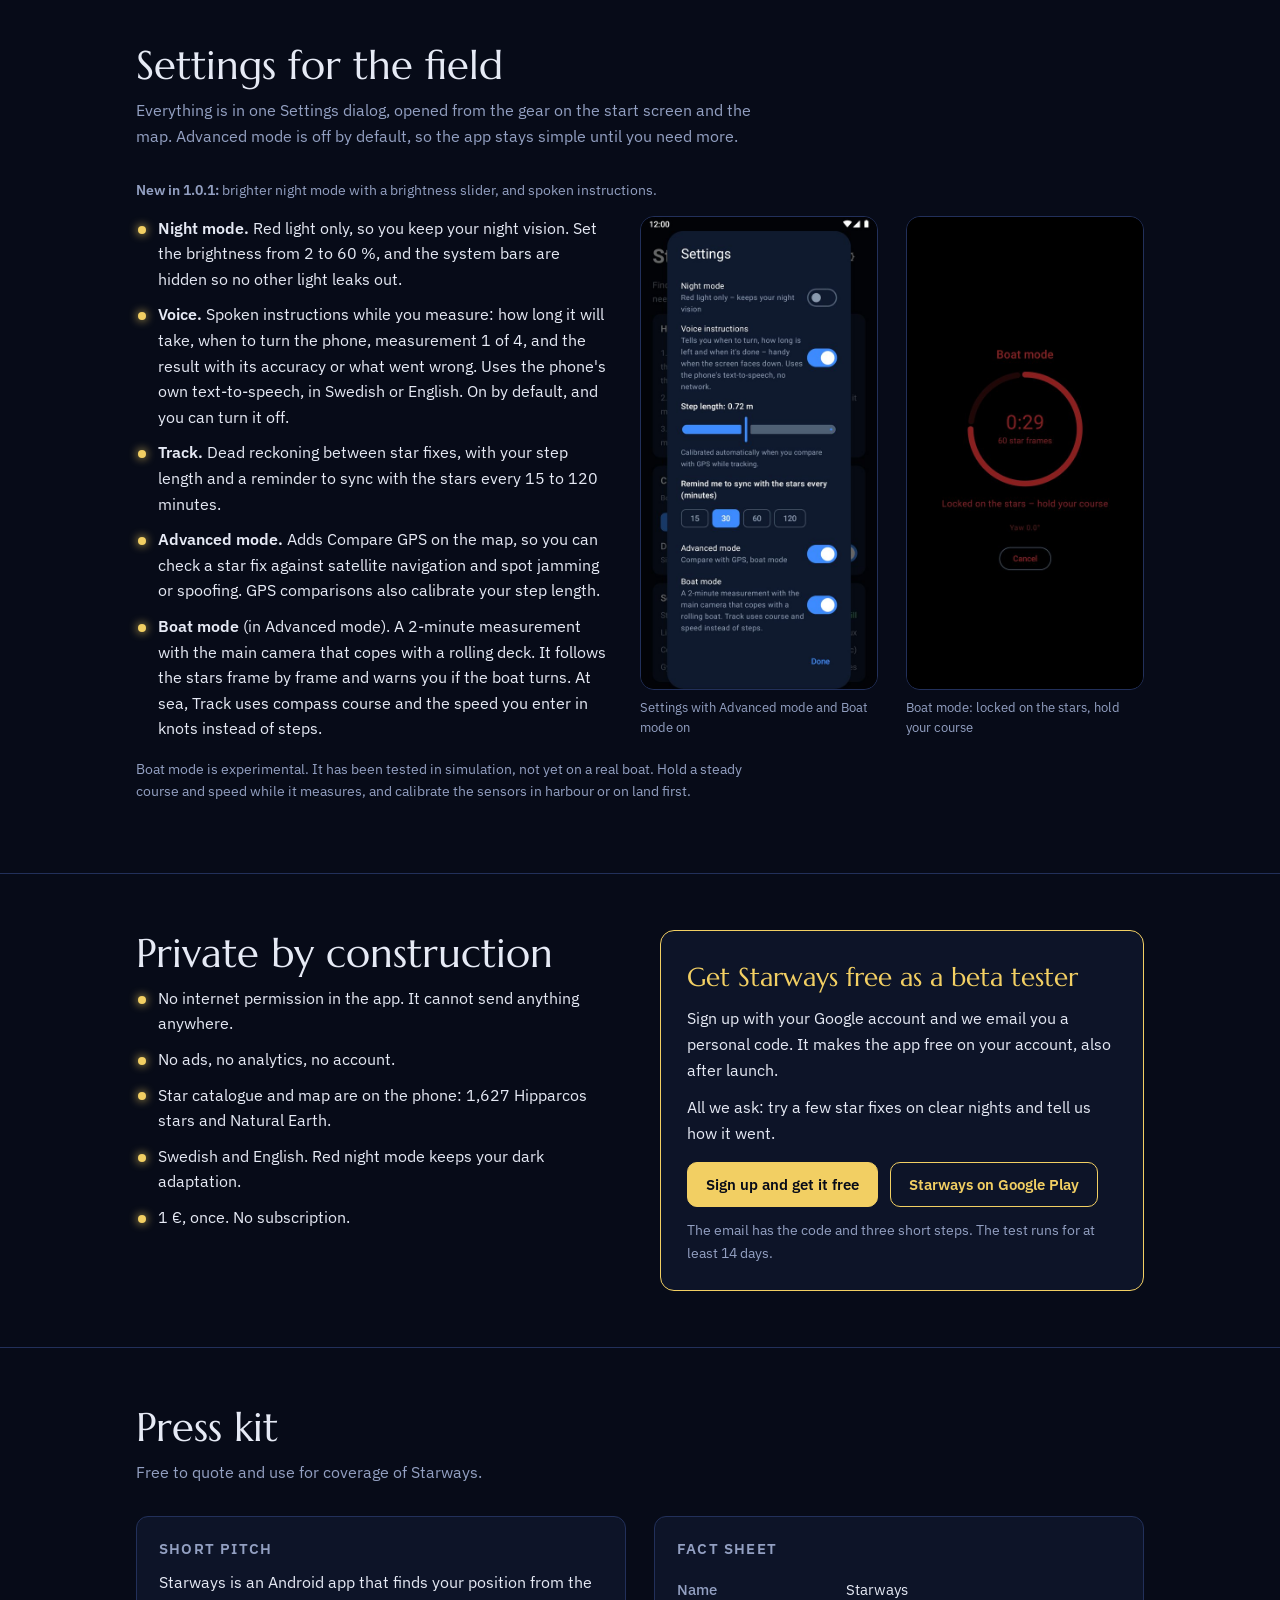
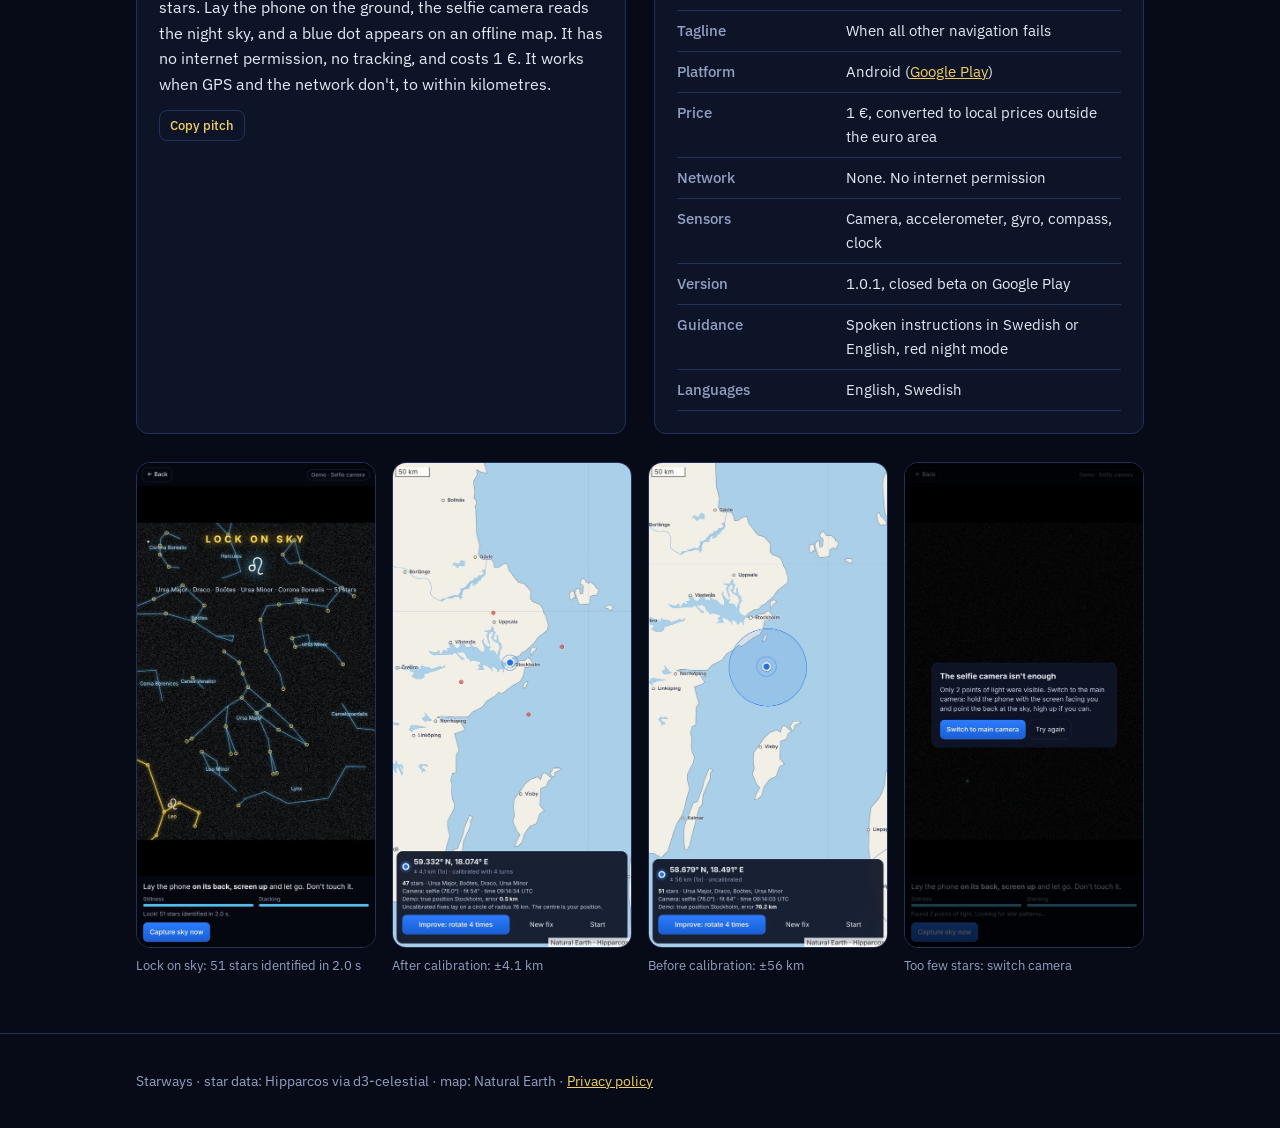
==== commit c34fc3ec: "New 1.0.1 settings screenshot on site and Play frame Co-Authored-By: Claude Opus 5.5 (1M context) <n" ====
--- a/index.html
+++ b/index.html
@@ -207,7 +207,7 @@
         <li><span lang="en"><b>Advanced mode.</b> Adds Compare GPS on the map, so you can check a star fix against satellite navigation and spot jamming or spoofing. GPS comparisons also calibrate your step length.</span><span lang="sv"><b>Avancerat läge.</b> Lägger till Jämför GPS på kartan, så att du kan kontrollera stjärnfixen mot satellitnavigeringen och upptäcka störning eller förfalskning. Jämförelserna kalibrerar också din steglängd.</span></li>
         <li><span lang="en"><b>Boat mode</b> (in Advanced mode). A 2-minute measurement with the main camera that copes with a rolling deck. It follows the stars frame by frame and warns you if the boat turns. At sea, Track uses compass course and the speed you enter in knots instead of steps.</span><span lang="sv"><b>Båtläge</b> (i Avancerat läge). En mätning på 2 minuter med huvudkameran som klarar sjögång. Den följer stjärnorna bild för bild och varnar om båten girar. Till sjöss använder Spåra kompasskursen och farten du anger i knop i stället för steg.</span></li>
       </ul>
-      <figure><img src="img/settings-en-540.jpg" width="540" height="1080" alt="Starways settings: language, night mode, step length, star sync reminder, Advanced mode and Boat mode switched on, speed 5.0 knots" loading="lazy"><figcaption><span lang="en">Settings with Advanced mode and Boat mode on</span><span lang="sv">Inställningar med Avancerat läge och Båtläge påslagna</span></figcaption></figure>
+      <figure><img src="img/settings-en-540.jpg" width="540" height="1080" alt="Starways settings: night mode, voice instructions on, step length, star sync reminder, Advanced mode and Boat mode switched on" loading="lazy"><figcaption><span lang="en">Settings with Advanced mode and Boat mode on</span><span lang="sv">Inställningar med Avancerat läge och Båtläge påslagna</span></figcaption></figure>
       <figure><img src="img/boat-mode-en-540.jpg" width="540" height="1080" alt="Boat mode measurement in night mode: 0:29 left, 60 star frames, locked on the stars, hold your course, yaw 0.0 degrees" loading="lazy"><figcaption><span lang="en">Boat mode: locked on the stars, hold your course</span><span lang="sv">Båtläge: låst på stjärnorna, håll kursen</span></figcaption></figure>
     </div>
     <p class="note"><span lang="en">Boat mode is experimental. It has been tested in simulation, not yet on a real boat. Hold a steady course and speed while it measures, and calibrate the sensors in harbour or on land first.</span><span lang="sv">Båtläget är experimentellt. Det är testat i simulering men ännu inte på en riktig båt. Håll stadig kurs och fart medan det mäter, och kalibrera sensorerna i hamn eller på land först.</span></p>
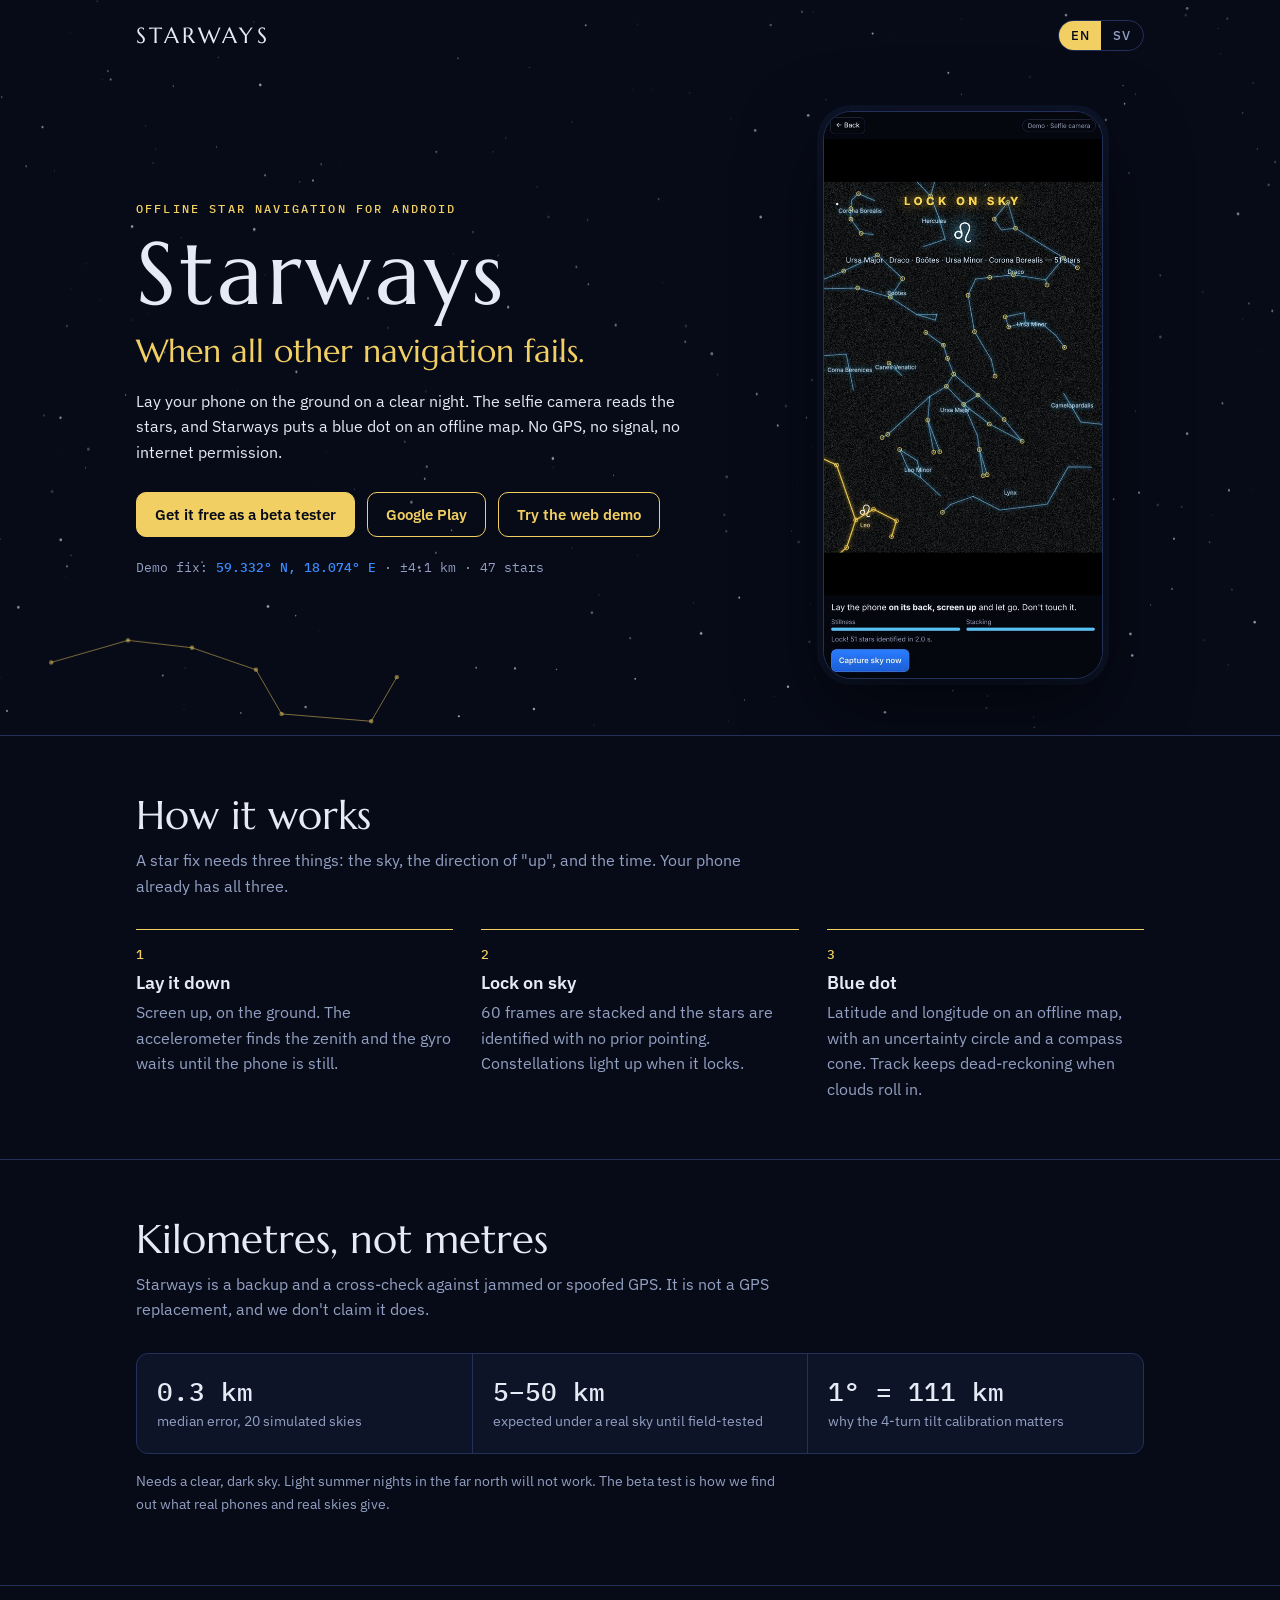
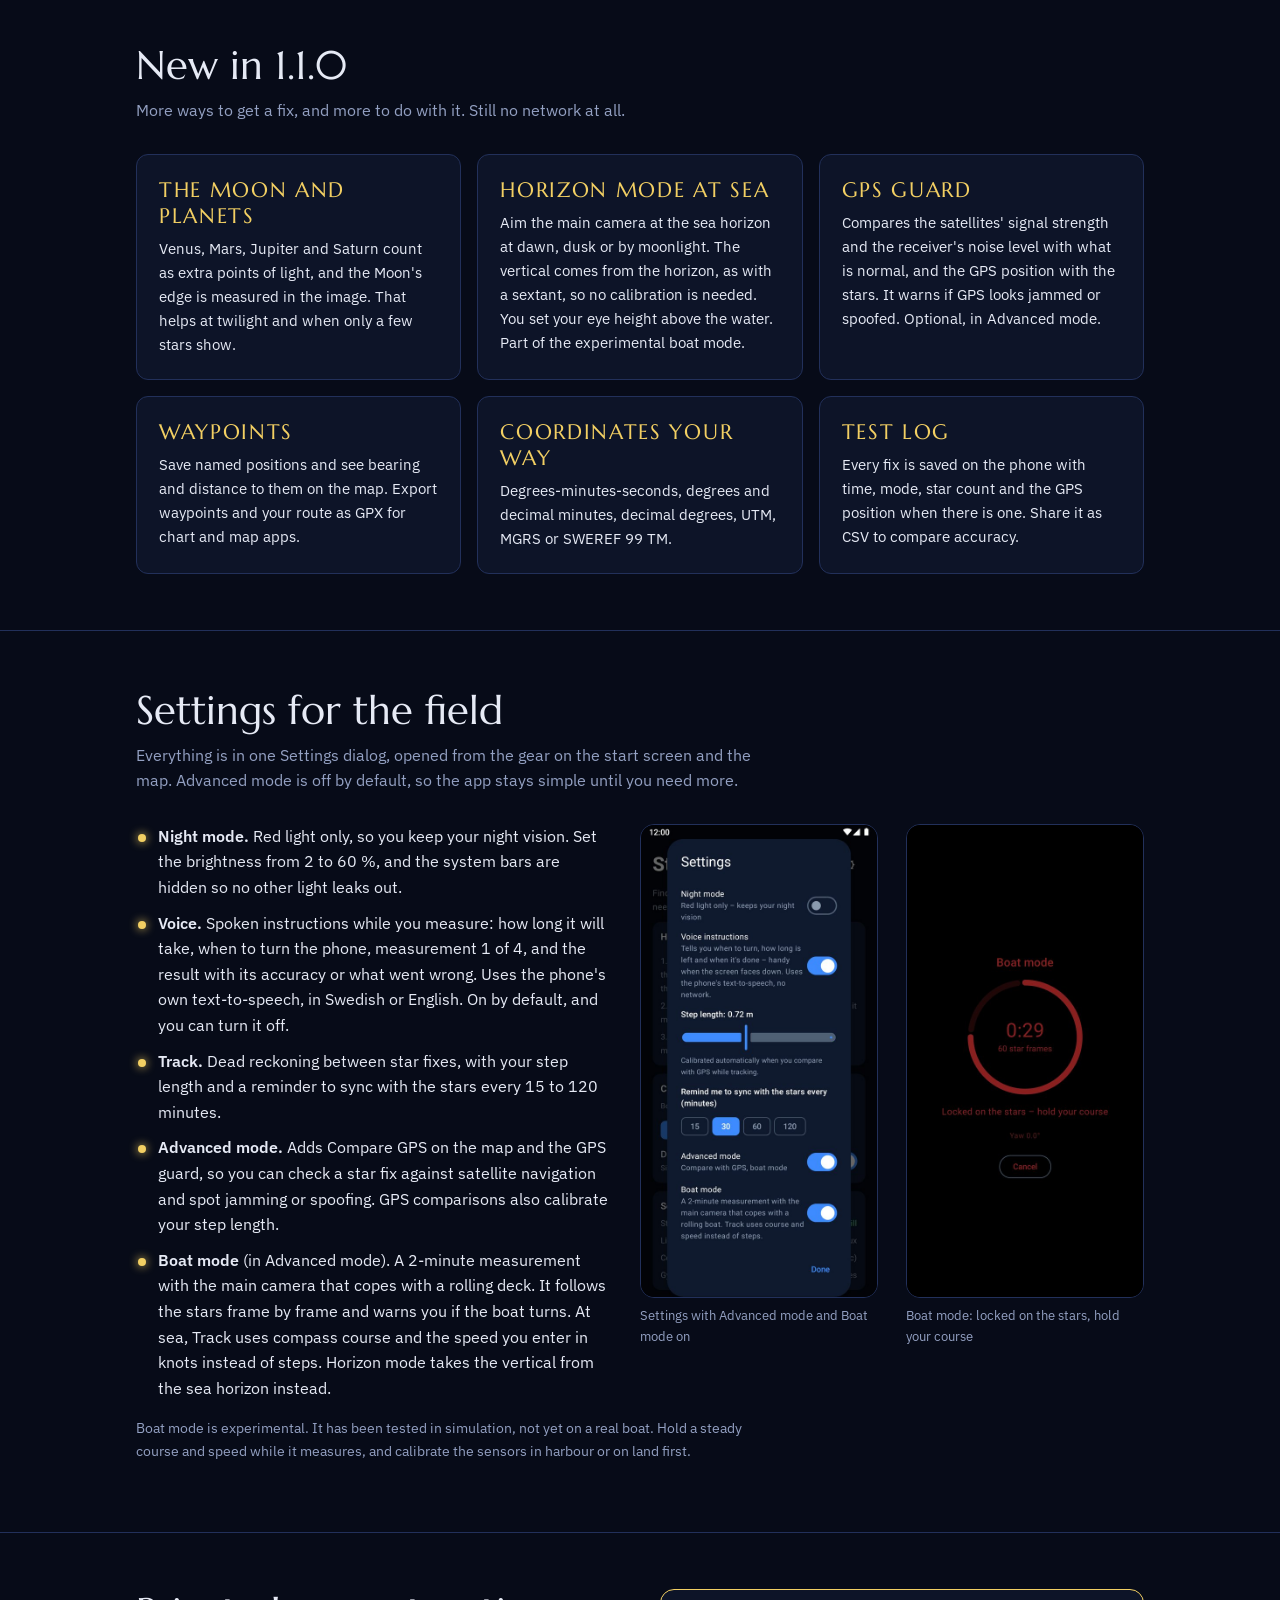
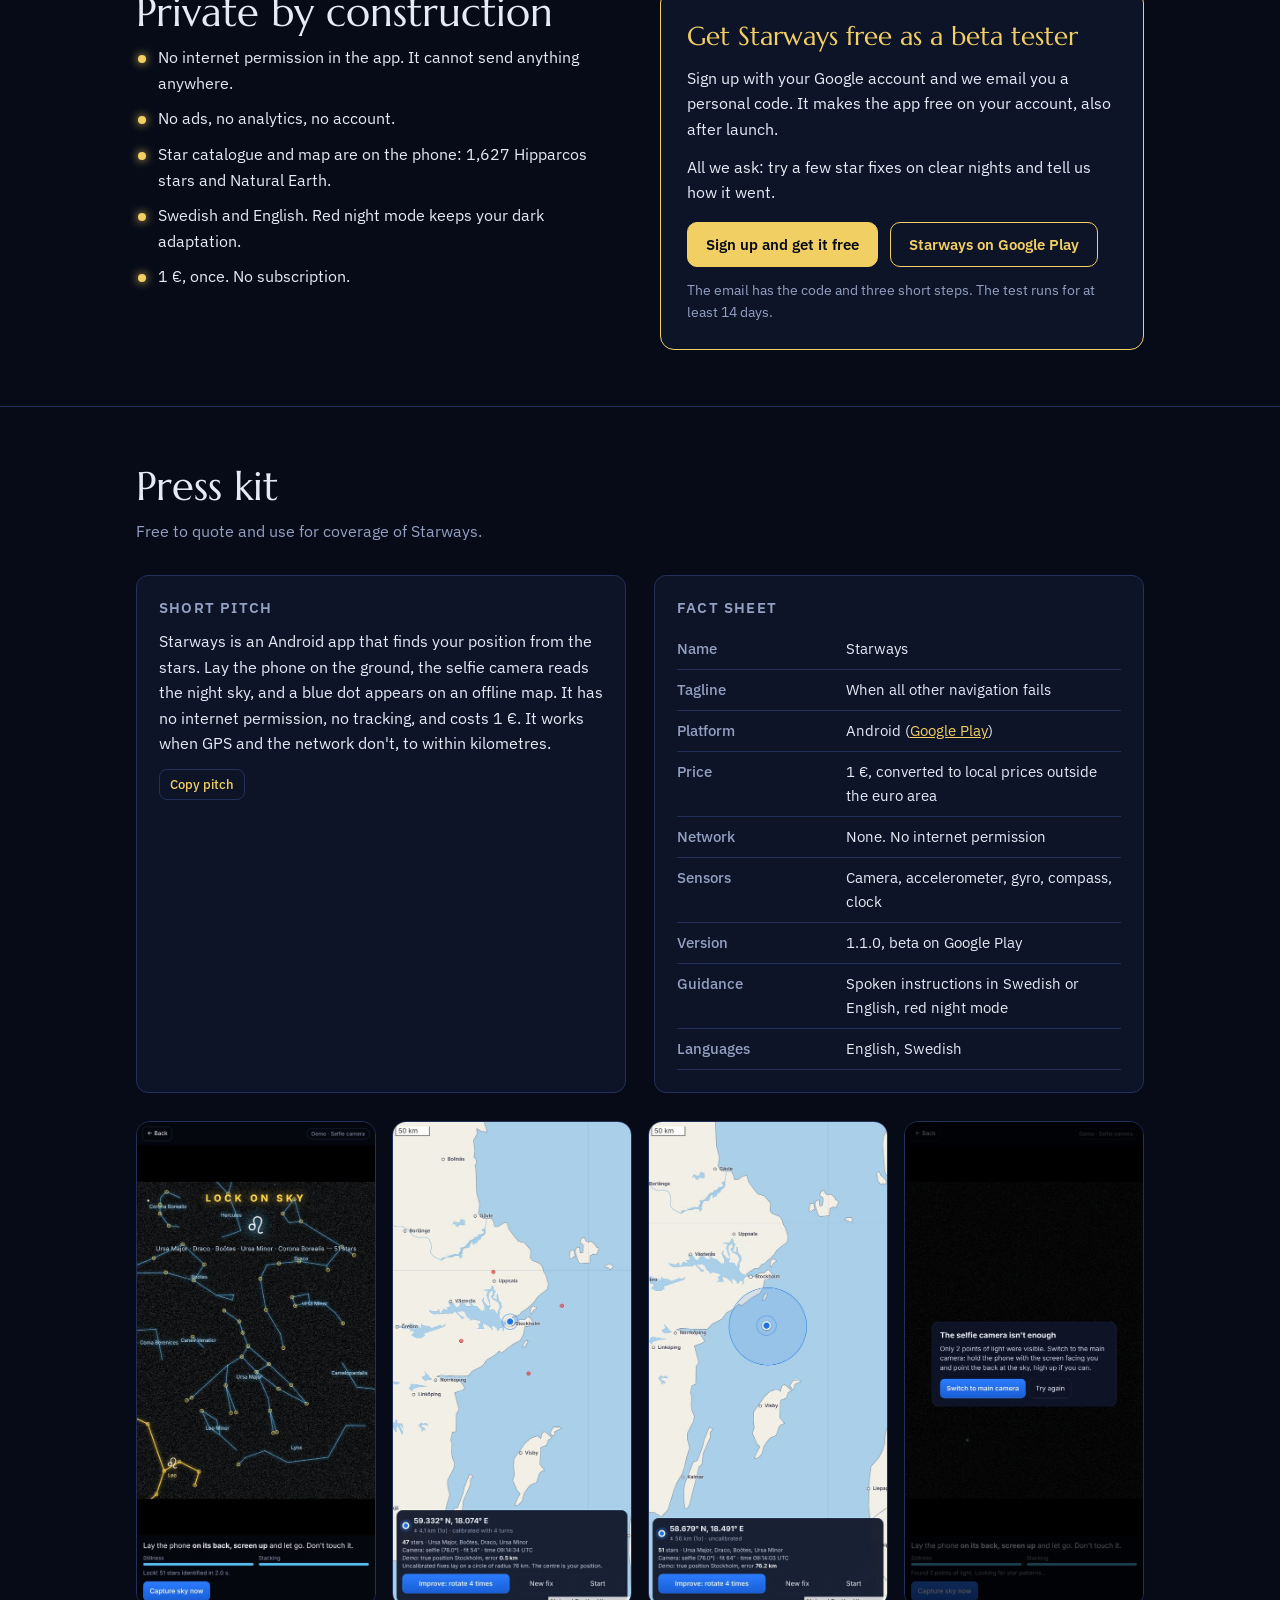
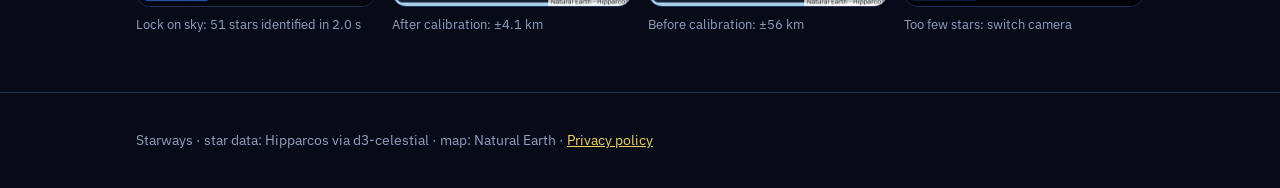
==== commit b979c848: "Site for 1.1.0: New in 1.1.0 section (Moon and planets, horizon mode, GPS guard, waypoints, coordina" ====
--- a/index.html
+++ b/index.html
@@ -107,6 +107,11 @@
 .shots figure{margin:0;min-width:0}
 .shots img{display:block;width:100%;height:auto;border-radius:14px;border:1px solid var(--rule)}
 .shots figcaption{font-size:13px;color:var(--muted);margin-top:8px}
+.feat-grid{display:grid;grid-template-columns:repeat(3,minmax(0,1fr));gap:16px}
+.feat-grid h3{font-family:var(--display);font-weight:400;font-size:21px;color:var(--star);margin:0 0 8px}
+.feat-grid p{margin:0;font-size:15px}
+@media (max-width:900px){.feat-grid{grid-template-columns:repeat(2,minmax(0,1fr))}}
+@media (max-width:600px){.feat-grid{grid-template-columns:minmax(0,1fr)}}
 .settings-grid{display:grid;grid-template-columns:minmax(0,1.2fr) minmax(0,.6fr) minmax(0,.6fr);gap:28px;align-items:start}
 .settings-grid figure{margin:0;min-width:0}
 .settings-grid img{display:block;width:100%;height:auto;border-radius:14px;border:1px solid var(--rule)}
@@ -194,18 +199,32 @@
   </div>
 </section>
 
+<section id="new">
+  <div class="wrap">
+    <h2><span lang="en">New in 1.1.0</span><span lang="sv">Nytt i 1.1.0</span></h2>
+    <p class="sec-lede"><span lang="en">More ways to get a fix, and more to do with it. Still no network at all.</span><span lang="sv">Fler sätt att få en fix, och mer att göra med den. Fortfarande helt utan nät.</span></p>
+    <div class="feat-grid">
+      <div class="card"><h3><span lang="en">The Moon and planets</span><span lang="sv">Månen och planeterna</span></h3><p><span lang="en">Venus, Mars, Jupiter and Saturn count as extra points of light, and the Moon's edge is measured in the image. That helps at twilight and when only a few stars show.</span><span lang="sv">Venus, Mars, Jupiter och Saturnus räknas som extra ljuspunkter, och månens kant mäts i bilden. Det hjälper i skymningen och när bara några få stjärnor syns.</span></p></div>
+      <div class="card"><h3><span lang="en">Horizon mode at sea</span><span lang="sv">Horisontläge till sjöss</span></h3><p><span lang="en">Aim the main camera at the sea horizon at dawn, dusk or by moonlight. The vertical comes from the horizon, as with a sextant, so no calibration is needed. You set your eye height above the water. Part of the experimental boat mode.</span><span lang="sv">Rikta huvudkameran mot havshorisonten i gryningen, skymningen eller i månsken. Lodlinjen tas från horisonten, som med en sextant, så ingen kalibrering behövs. Du anger ögonhöjden över vattnet. Ingår i det experimentella båtläget.</span></p></div>
+      <div class="card"><h3><span lang="en">GPS guard</span><span lang="sv">GPS-vakt</span></h3><p><span lang="en">Compares the satellites' signal strength and the receiver's noise level with what is normal, and the GPS position with the stars. It warns if GPS looks jammed or spoofed. Optional, in Advanced mode.</span><span lang="sv">Jämför satelliternas signalstyrka och mottagarens störnivå med det normala, och GPS-positionen med stjärnorna. Den varnar om GPS verkar störd eller förfalskad. Valfri, i Avancerat läge.</span></p></div>
+      <div class="card"><h3><span lang="en">Waypoints</span><span lang="sv">Punkter</span></h3><p><span lang="en">Save named positions and see bearing and distance to them on the map. Export waypoints and your route as GPX for chart and map apps.</span><span lang="sv">Spara namngivna positioner och se bäring och avstånd till dem på kartan. Exportera punkter och färdväg som GPX till sjökorts- och kartappar.</span></p></div>
+      <div class="card"><h3><span lang="en">Coordinates your way</span><span lang="sv">Koordinater som du vill</span></h3><p><span lang="en">Degrees-minutes-seconds, degrees and decimal minutes, decimal degrees, UTM, MGRS or SWEREF 99 TM.</span><span lang="sv">Grader-minuter-sekunder, grader och decimalminuter, decimalgrader, UTM, MGRS eller SWEREF 99 TM.</span></p></div>
+      <div class="card"><h3><span lang="en">Test log</span><span lang="sv">Testlogg</span></h3><p><span lang="en">Every fix is saved on the phone with time, mode, star count and the GPS position when there is one. Share it as CSV to compare accuracy.</span><span lang="sv">Varje fix sparas i telefonen med tid, läge, antal stjärnor och GPS-position när den finns. Dela den som CSV för att jämföra precisionen.</span></p></div>
+    </div>
+  </div>
+</section>
+
 <section id="settings">
   <div class="wrap">
     <h2><span lang="en">Settings for the field</span><span lang="sv">Inställningar för fältet</span></h2>
     <p class="sec-lede"><span lang="en">Everything is in one Settings dialog, opened from the gear on the start screen and the map. Advanced mode is off by default, so the app stays simple until you need more.</span><span lang="sv">Allt finns i en inställningsdialog som öppnas från kugghjulet på startskärmen och kartan. Avancerat läge är avstängt från början, så appen är enkel tills du behöver mer.</span></p>
-    <p class="note"><span lang="en"><b>New in 1.0.1:</b> brighter night mode with a brightness slider, and spoken instructions.</span><span lang="sv"><b>Nytt i 1.0.1:</b> ljusare nattläge med reglage för ljusstyrka, och talade instruktioner.</span></p>
     <div class="settings-grid">
       <ul class="checks">
         <li><span lang="en"><b>Night mode.</b> Red light only, so you keep your night vision. Set the brightness from 2 to 60 %, and the system bars are hidden so no other light leaks out.</span><span lang="sv"><b>Nattläge.</b> Bara rött ljus, så att du behåller mörkerseendet. Ljusstyrkan ställs från 2 till 60 %, och systemfälten döljs så att inget annat ljus läcker ut.</span></li>
         <li><span lang="en"><b>Voice.</b> Spoken instructions while you measure: how long it will take, when to turn the phone, measurement 1 of 4, and the result with its accuracy or what went wrong. Uses the phone's own text-to-speech, in Swedish or English. On by default, and you can turn it off.</span><span lang="sv"><b>Röst.</b> Talade instruktioner medan du mäter: hur lång tid det tar, när du ska vrida telefonen, mätning 1 av 4 och resultatet med precision eller vad som gick fel. Använder telefonens egen talsyntes, på svenska eller engelska. På från början, och du kan stänga av den.</span></li>
         <li><span lang="en"><b>Track.</b> Dead reckoning between star fixes, with your step length and a reminder to sync with the stars every 15 to 120 minutes.</span><span lang="sv"><b>Spåra.</b> Död räkning mellan stjärnfixarna, med din steglängd och en påminnelse om stjärnsynk var 15:e till 120:e minut.</span></li>
-        <li><span lang="en"><b>Advanced mode.</b> Adds Compare GPS on the map, so you can check a star fix against satellite navigation and spot jamming or spoofing. GPS comparisons also calibrate your step length.</span><span lang="sv"><b>Avancerat läge.</b> Lägger till Jämför GPS på kartan, så att du kan kontrollera stjärnfixen mot satellitnavigeringen och upptäcka störning eller förfalskning. Jämförelserna kalibrerar också din steglängd.</span></li>
-        <li><span lang="en"><b>Boat mode</b> (in Advanced mode). A 2-minute measurement with the main camera that copes with a rolling deck. It follows the stars frame by frame and warns you if the boat turns. At sea, Track uses compass course and the speed you enter in knots instead of steps.</span><span lang="sv"><b>Båtläge</b> (i Avancerat läge). En mätning på 2 minuter med huvudkameran som klarar sjögång. Den följer stjärnorna bild för bild och varnar om båten girar. Till sjöss använder Spåra kompasskursen och farten du anger i knop i stället för steg.</span></li>
+        <li><span lang="en"><b>Advanced mode.</b> Adds Compare GPS on the map and the GPS guard, so you can check a star fix against satellite navigation and spot jamming or spoofing. GPS comparisons also calibrate your step length.</span><span lang="sv"><b>Avancerat läge.</b> Lägger till Jämför GPS på kartan och GPS-vakten, så att du kan kontrollera stjärnfixen mot satellitnavigeringen och upptäcka störning eller förfalskning. Jämförelserna kalibrerar också din steglängd.</span></li>
+        <li><span lang="en"><b>Boat mode</b> (in Advanced mode). A 2-minute measurement with the main camera that copes with a rolling deck. It follows the stars frame by frame and warns you if the boat turns. At sea, Track uses compass course and the speed you enter in knots instead of steps. Horizon mode takes the vertical from the sea horizon instead.</span><span lang="sv"><b>Båtläge</b> (i Avancerat läge). En mätning på 2 minuter med huvudkameran som klarar sjögång. Den följer stjärnorna bild för bild och varnar om båten girar. Till sjöss använder Spåra kompasskursen och farten du anger i knop i stället för steg. Horisontläget tar lodlinjen från havshorisonten i stället.</span></li>
       </ul>
       <figure><img src="img/settings-en-540.jpg" width="540" height="1080" alt="Starways settings: night mode, voice instructions on, step length, star sync reminder, Advanced mode and Boat mode switched on" loading="lazy"><figcaption><span lang="en">Settings with Advanced mode and Boat mode on</span><span lang="sv">Inställningar med Avancerat läge och Båtläge påslagna</span></figcaption></figure>
       <figure><img src="img/boat-mode-en-540.jpg" width="540" height="1080" alt="Boat mode measurement in night mode: 0:29 left, 60 star frames, locked on the stars, hold your course, yaw 0.0 degrees" loading="lazy"><figcaption><span lang="en">Boat mode: locked on the stars, hold your course</span><span lang="sv">Båtläge: låst på stjärnorna, håll kursen</span></figcaption></figure>
@@ -258,7 +277,7 @@
           <tr><th>Price</th><td>1 €, converted to local prices outside the euro area</td></tr>
           <tr><th>Network</th><td>None. No internet permission</td></tr>
           <tr><th>Sensors</th><td>Camera, accelerometer, gyro, compass, clock</td></tr>
-          <tr><th>Version</th><td>1.0.1, closed beta on Google Play</td></tr>
+          <tr><th>Version</th><td>1.1.0, beta on Google Play</td></tr>
           <tr><th>Guidance</th><td>Spoken instructions in Swedish or English, red night mode</td></tr>
           <tr><th>Languages</th><td>English, Swedish</td></tr>
         </table>
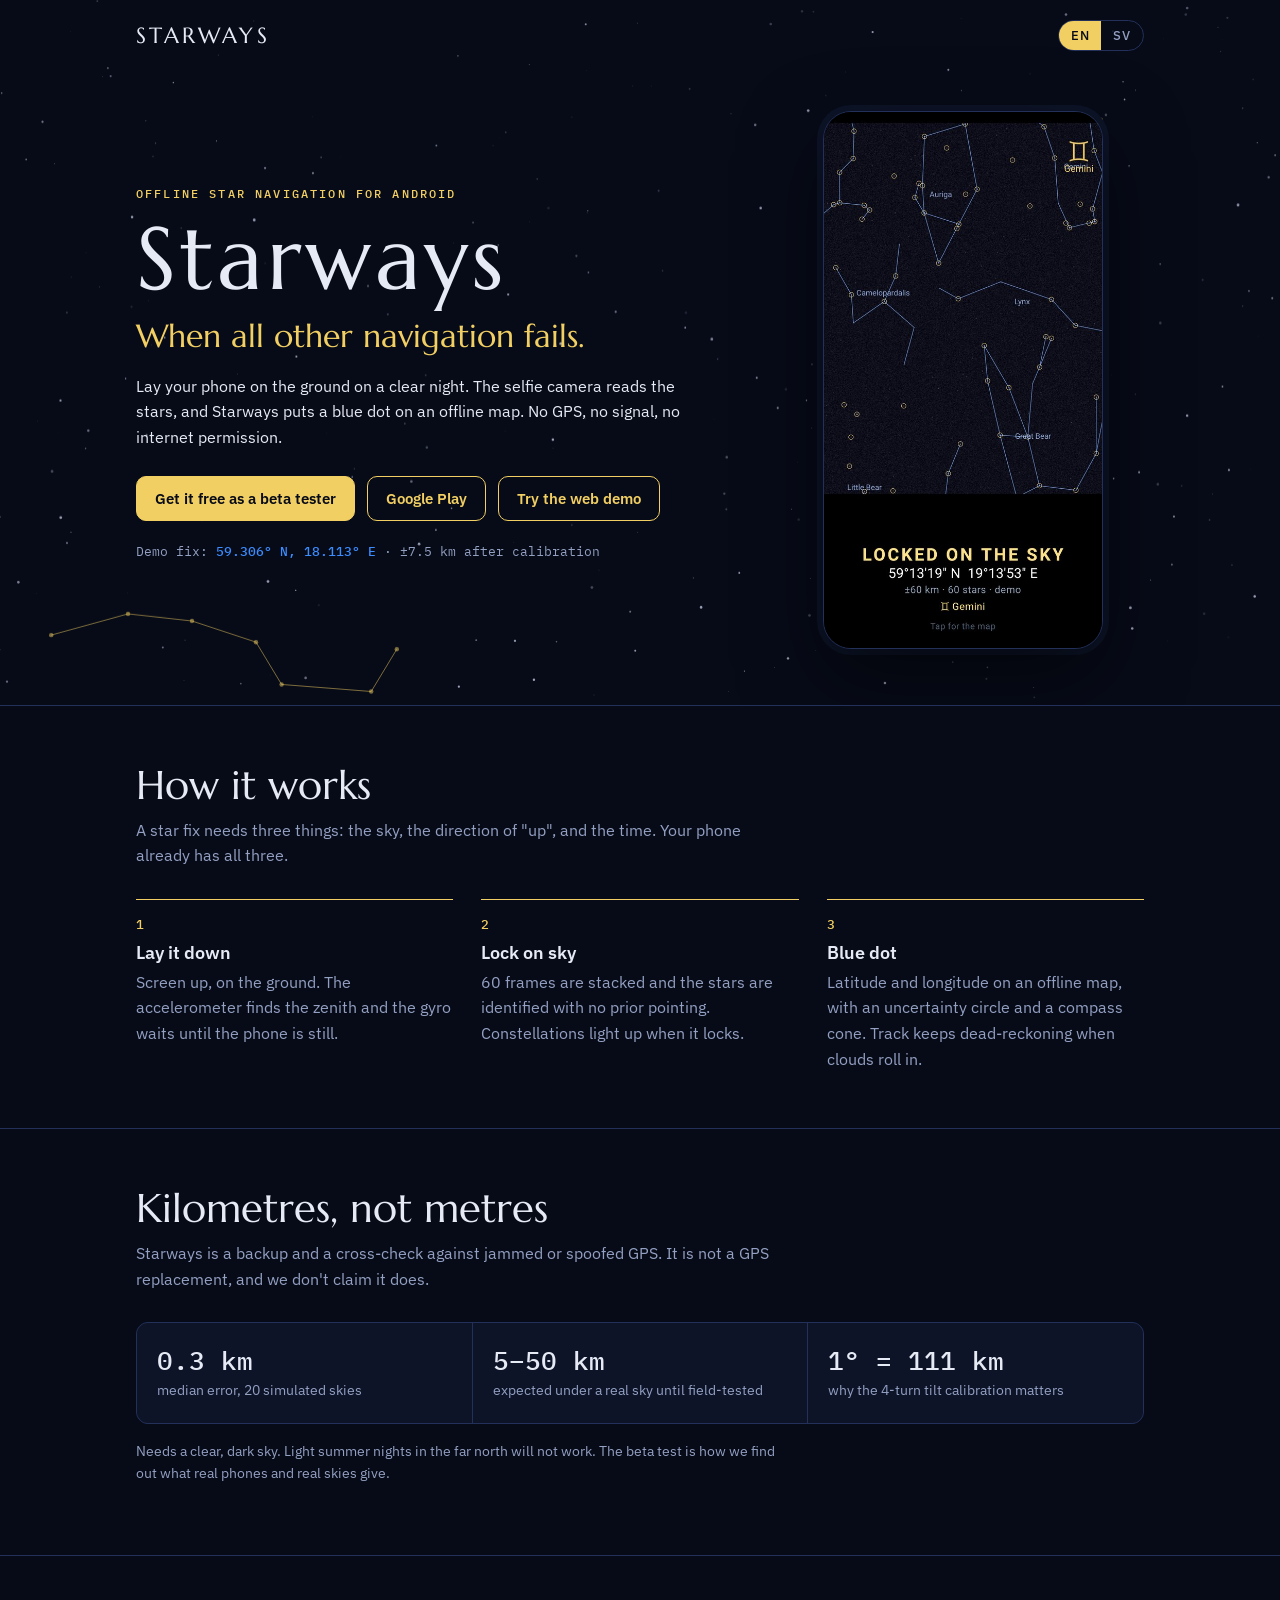
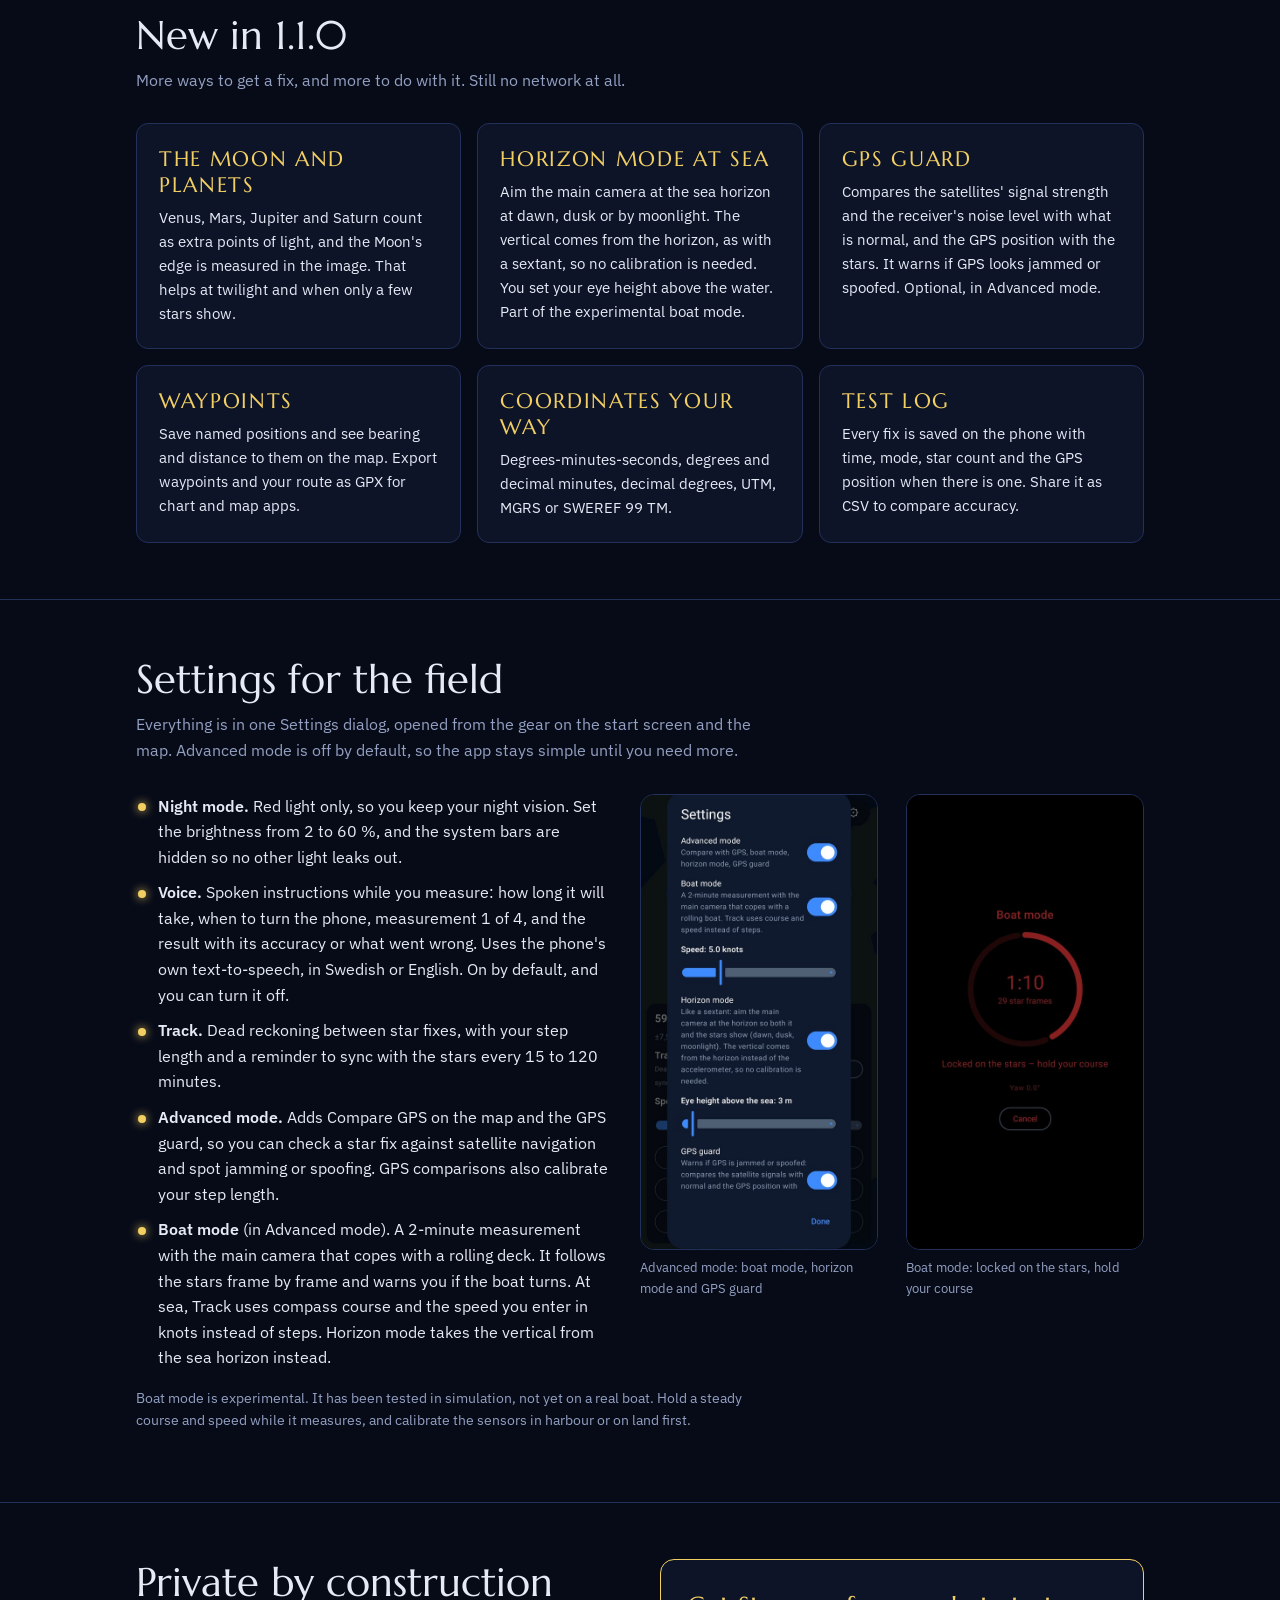
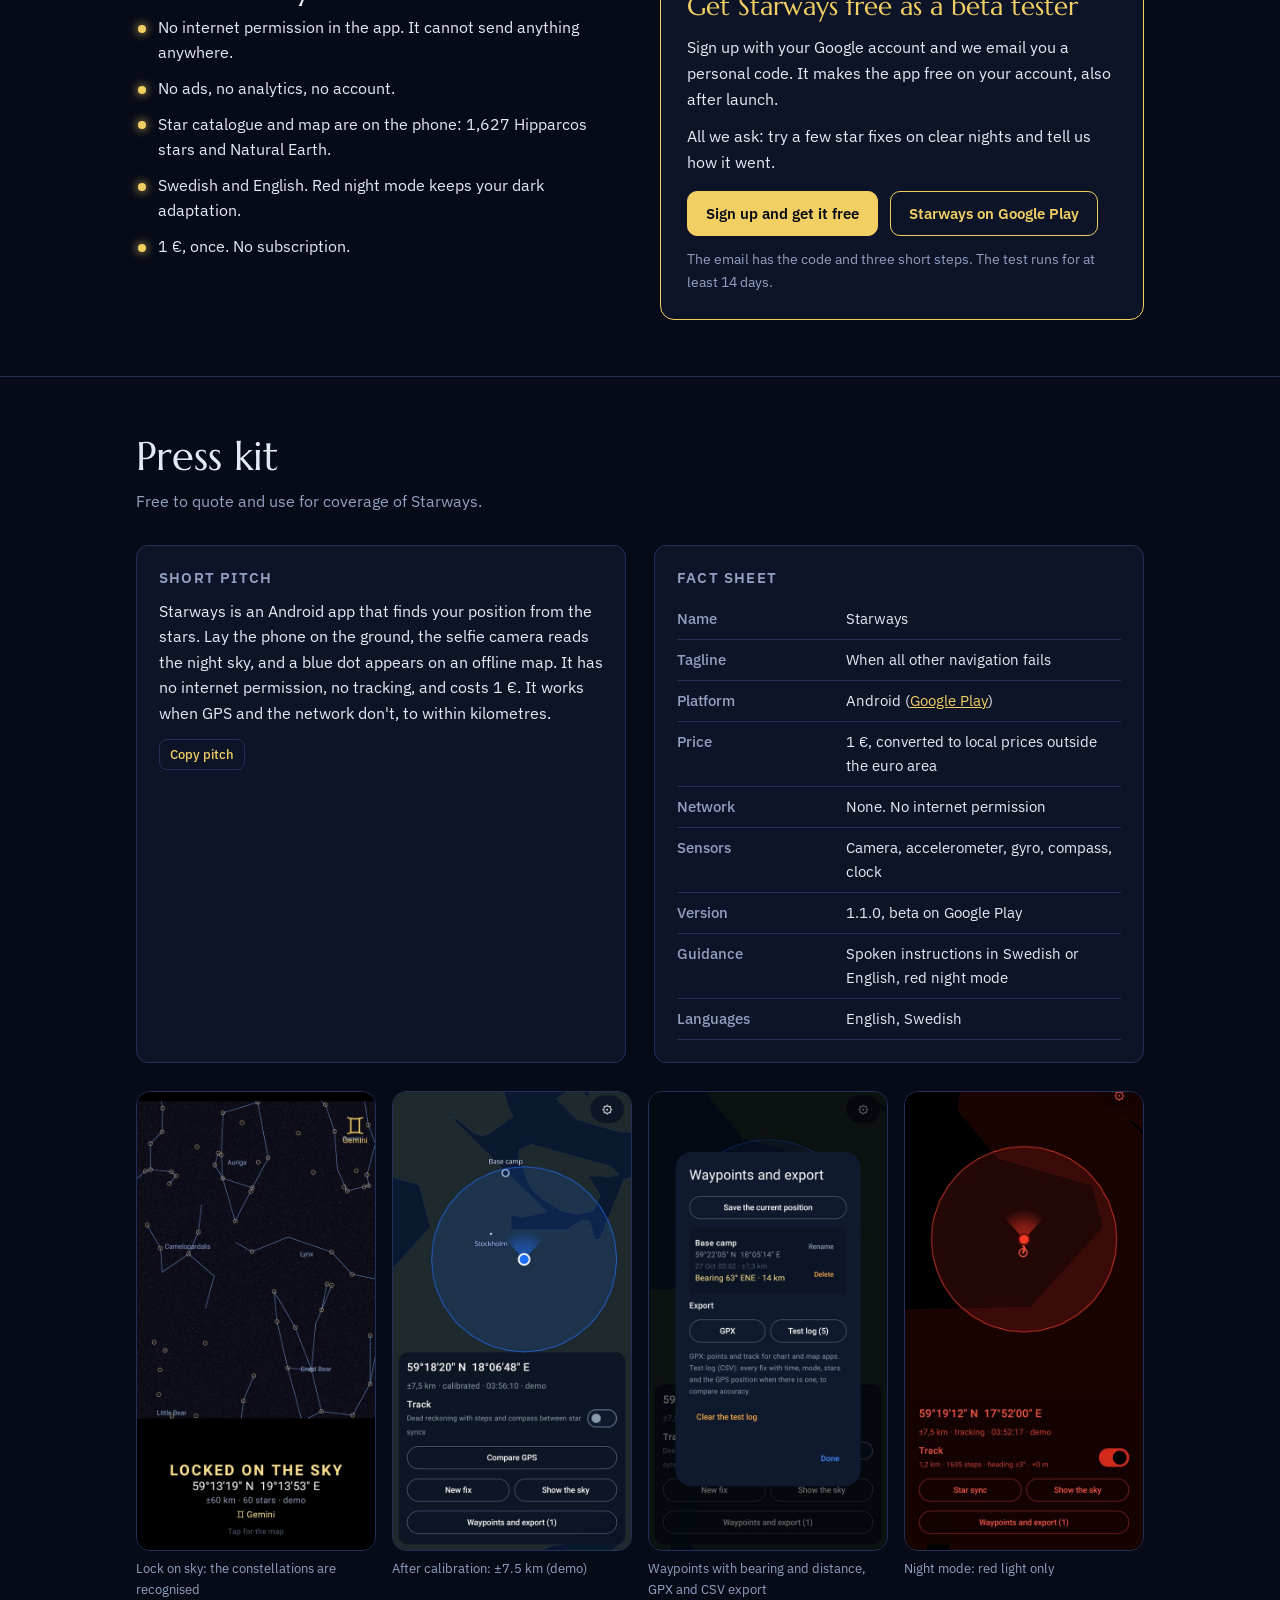
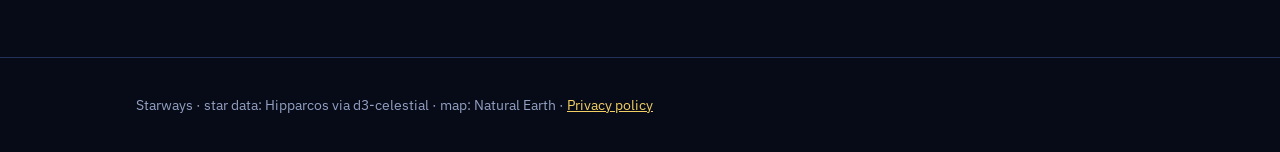
==== commit e4cb2b57: "1.1.0 screenshots: Play sets (8 EN, 8 SV) and native app images on the site Co-Authored-By: Claude O" ====
--- a/index.html
+++ b/index.html
@@ -7,7 +7,7 @@
 <meta name="description" content="Starways is an offline Android app that finds your position from the stars. No GPS, no signal, no internet permission.">
 <meta property="og:title" content="Starways">
 <meta property="og:description" content="Offline star navigation for Android. When all other navigation fails.">
-<meta property="og:image" content="img/lock-on-sky-540.jpg">
+<meta property="og:image" content="img/app-lock-on-540.jpg">
 <meta name="theme-color" content="#070b18">
 <link rel="icon" href="icon.svg" type="image/svg+xml">
 <link rel="stylesheet" href="fonts.css">
@@ -157,9 +157,9 @@
           <a class="btn ghost" href="https://play.google.com/store/apps/details?id=se.lte.starways" target="_blank" rel="noopener">Google Play</a>
           <a class="btn ghost" href="https://claude.ai/artifact/BktgjLXFUgqfmtFtrirfJZ" target="_blank" rel="noopener"><span lang="en">Try the web demo</span><span lang="sv">Prova webbdemon</span></a>
         </div>
-        <p class="coord"><span lang="en">Demo fix:</span><span lang="sv">Demofix:</span> <b>59.332° N, 18.074° E</b> · ±4.1 km · 47 <span lang="en">stars</span><span lang="sv">stjärnor</span></p>
-      </div>
-      <div class="phone"><img src="img/lock-on-sky-540.jpg" width="540" height="1099" alt="Starways locked on the sky: Ursa Major, Draco, Boötes, Ursa Minor and Corona Borealis identified, 51 stars."></div>
+        <p class="coord"><span lang="en">Demo fix:</span><span lang="sv">Demofix:</span> <b>59.306° N, 18.113° E</b> · ±7.5 km <span lang="en">after calibration</span><span lang="sv">efter kalibrering</span></p>
+      </div>
+      <div class="phone"><img src="img/app-lock-on-540.jpg" width="540" height="1040" alt="Starways locked on the sky: constellations identified, 60 stars, Gemini in view, position shown with ±60 km before calibration."></div>
     </div>
   </div>
 </header>
@@ -226,8 +226,8 @@
         <li><span lang="en"><b>Advanced mode.</b> Adds Compare GPS on the map and the GPS guard, so you can check a star fix against satellite navigation and spot jamming or spoofing. GPS comparisons also calibrate your step length.</span><span lang="sv"><b>Avancerat läge.</b> Lägger till Jämför GPS på kartan och GPS-vakten, så att du kan kontrollera stjärnfixen mot satellitnavigeringen och upptäcka störning eller förfalskning. Jämförelserna kalibrerar också din steglängd.</span></li>
         <li><span lang="en"><b>Boat mode</b> (in Advanced mode). A 2-minute measurement with the main camera that copes with a rolling deck. It follows the stars frame by frame and warns you if the boat turns. At sea, Track uses compass course and the speed you enter in knots instead of steps. Horizon mode takes the vertical from the sea horizon instead.</span><span lang="sv"><b>Båtläge</b> (i Avancerat läge). En mätning på 2 minuter med huvudkameran som klarar sjögång. Den följer stjärnorna bild för bild och varnar om båten girar. Till sjöss använder Spåra kompasskursen och farten du anger i knop i stället för steg. Horisontläget tar lodlinjen från havshorisonten i stället.</span></li>
       </ul>
-      <figure><img src="img/settings-en-540.jpg" width="540" height="1080" alt="Starways settings: night mode, voice instructions on, step length, star sync reminder, Advanced mode and Boat mode switched on" loading="lazy"><figcaption><span lang="en">Settings with Advanced mode and Boat mode on</span><span lang="sv">Inställningar med Avancerat läge och Båtläge påslagna</span></figcaption></figure>
-      <figure><img src="img/boat-mode-en-540.jpg" width="540" height="1080" alt="Boat mode measurement in night mode: 0:29 left, 60 star frames, locked on the stars, hold your course, yaw 0.0 degrees" loading="lazy"><figcaption><span lang="en">Boat mode: locked on the stars, hold your course</span><span lang="sv">Båtläge: låst på stjärnorna, håll kursen</span></figcaption></figure>
+      <figure><img src="img/settings-en-540.jpg" width="540" height="1040" alt="Starways settings in Advanced mode: boat mode with speed, horizon mode with eye height above the sea, and GPS guard switched on" loading="lazy"><figcaption><span lang="en">Advanced mode: boat mode, horizon mode and GPS guard</span><span lang="sv">Avancerat läge: båtläge, horisontläge och GPS-vakt</span></figcaption></figure>
+      <figure><img src="img/boat-mode-en-540.jpg" width="540" height="1040" alt="Boat mode measurement in night mode: 1:10 left, star frames counting, locked on the stars, hold your course" loading="lazy"><figcaption><span lang="en">Boat mode: locked on the stars, hold your course</span><span lang="sv">Båtläge: låst på stjärnorna, håll kursen</span></figcaption></figure>
     </div>
     <p class="note"><span lang="en">Boat mode is experimental. It has been tested in simulation, not yet on a real boat. Hold a steady course and speed while it measures, and calibrate the sensors in harbour or on land first.</span><span lang="sv">Båtläget är experimentellt. Det är testat i simulering men ännu inte på en riktig båt. Håll stadig kurs och fart medan det mäter, och kalibrera sensorerna i hamn eller på land först.</span></p>
   </div>
@@ -284,10 +284,10 @@
       </div>
     </div>
     <div class="shots">
-      <figure><img src="img/lock-on-sky-540.jpg" width="540" height="1099" alt="Lock on sky with constellation lines" loading="lazy"><figcaption>Lock on sky: 51 stars identified in 2.0 s</figcaption></figure>
-      <figure><img src="img/map-calibrated-540.jpg" width="540" height="1099" alt="Offline map with blue dot at Stockholm, ±4.1 km after calibration, red dots are the four uncalibrated fixes" loading="lazy"><figcaption>After calibration: ±4.1 km</figcaption></figure>
-      <figure><img src="img/map-uncalibrated-540.jpg" width="540" height="1099" alt="Offline map with larger uncertainty circle before calibration" loading="lazy"><figcaption>Before calibration: ±56 km</figcaption></figure>
-      <figure><img src="img/switch-camera-540.jpg" width="540" height="1099" alt="Prompt to switch to the main camera when the selfie camera sees too few stars" loading="lazy"><figcaption>Too few stars: switch camera</figcaption></figure>
+      <figure><img src="img/app-lock-on-540.jpg" width="540" height="1040" alt="Lock on sky: constellation lines drawn, Gemini in view" loading="lazy"><figcaption>Lock on sky: the constellations are recognised</figcaption></figure>
+      <figure><img src="img/app-map-540.jpg" width="540" height="1040" alt="Offline map with blue dot near Stockholm, ±7.5 km after calibration, and a saved waypoint" loading="lazy"><figcaption>After calibration: ±7.5 km (demo)</figcaption></figure>
+      <figure><img src="img/app-waypoints-540.jpg" width="540" height="1040" alt="Waypoints and export: bearing and distance to a saved waypoint, GPX and CSV export" loading="lazy"><figcaption>Waypoints with bearing and distance, GPX and CSV export</figcaption></figure>
+      <figure><img src="img/app-night-540.jpg" width="540" height="1040" alt="Night mode: the map and Track in red only" loading="lazy"><figcaption>Night mode: red light only</figcaption></figure>
     </div>
   </div>
 </section>
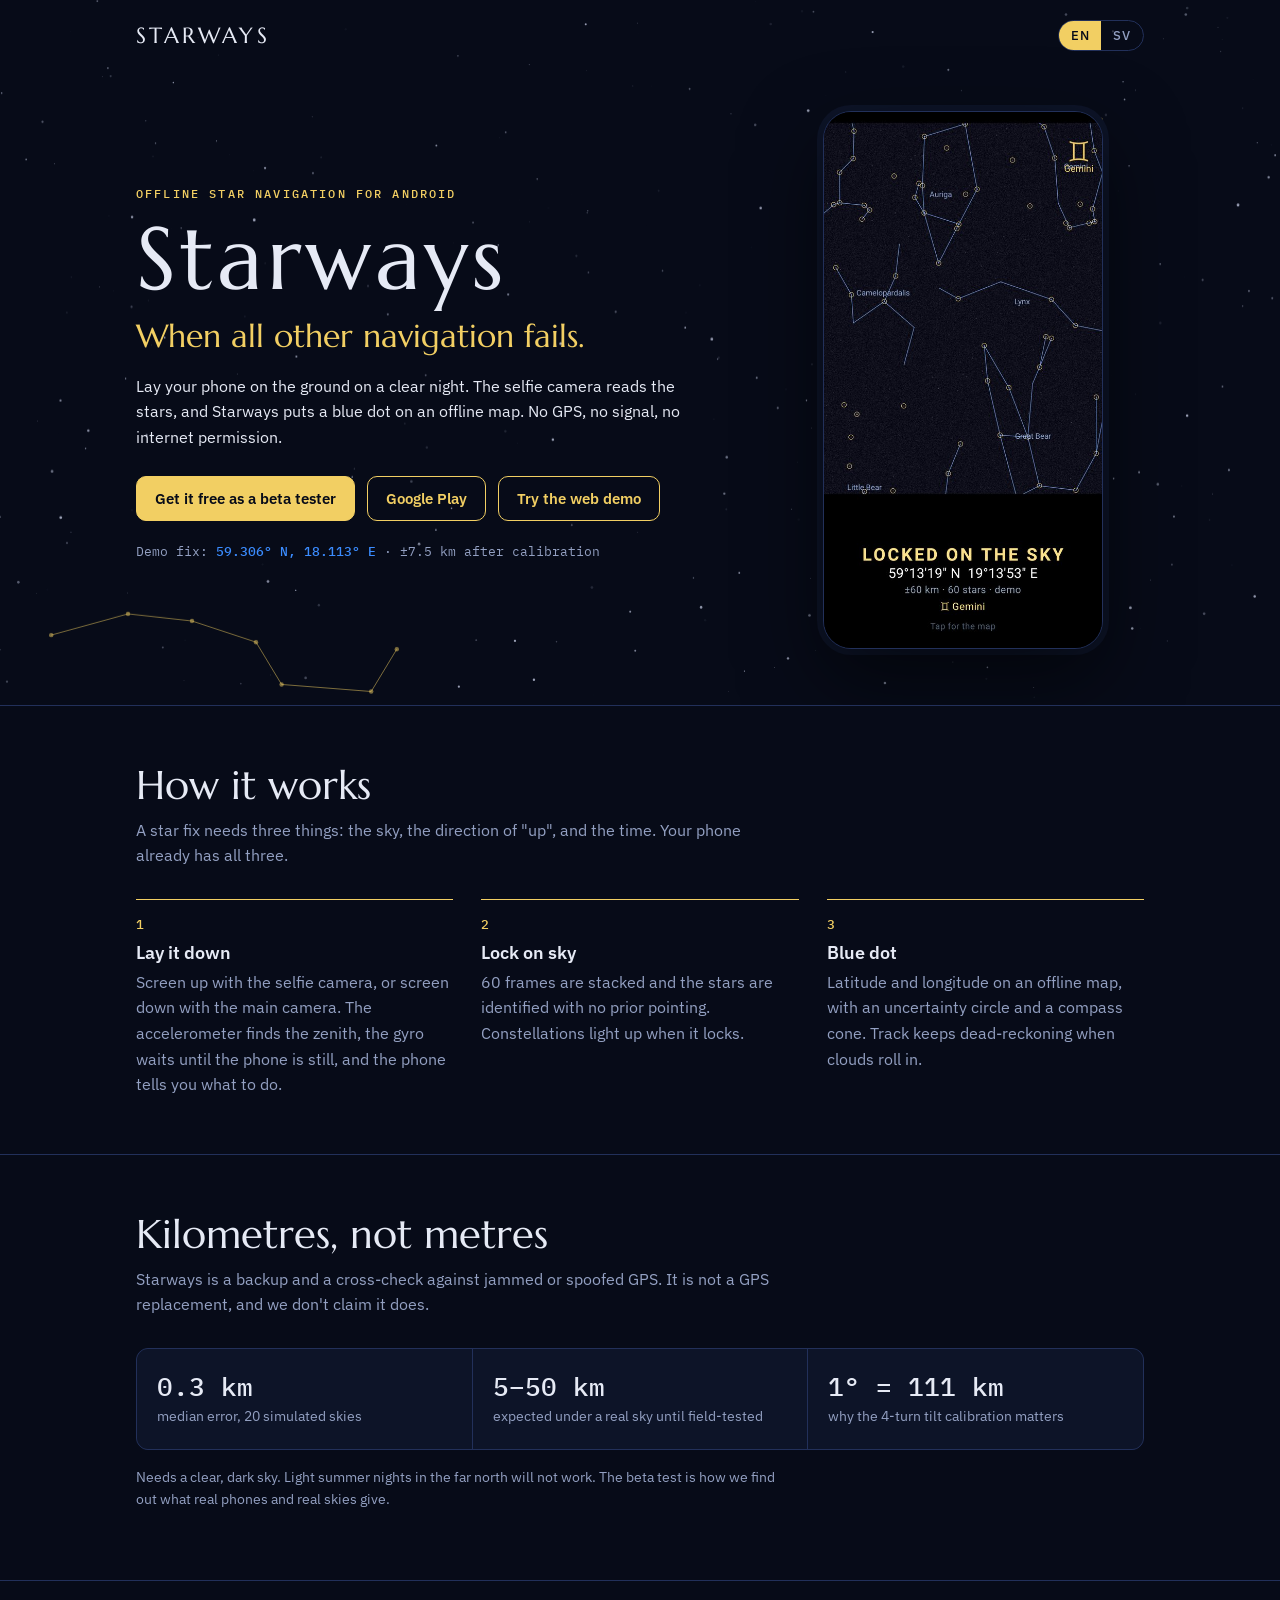
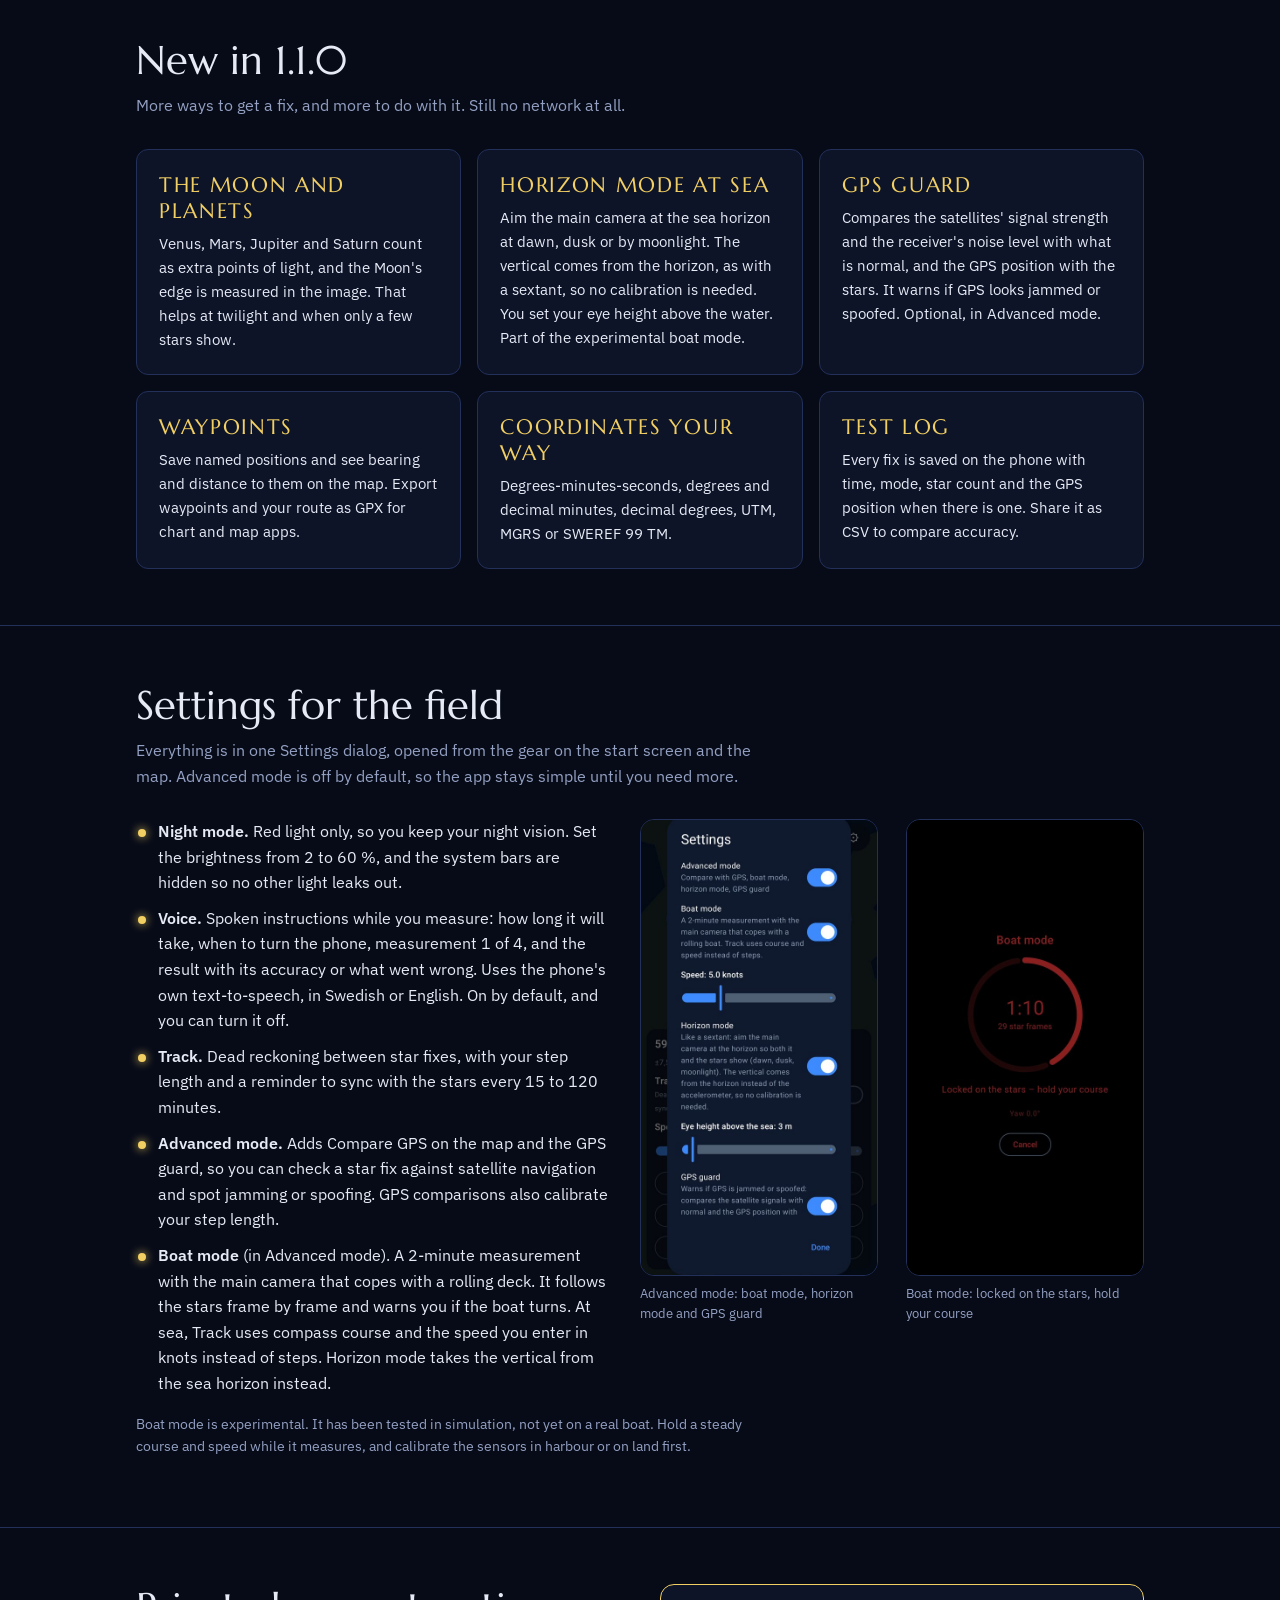
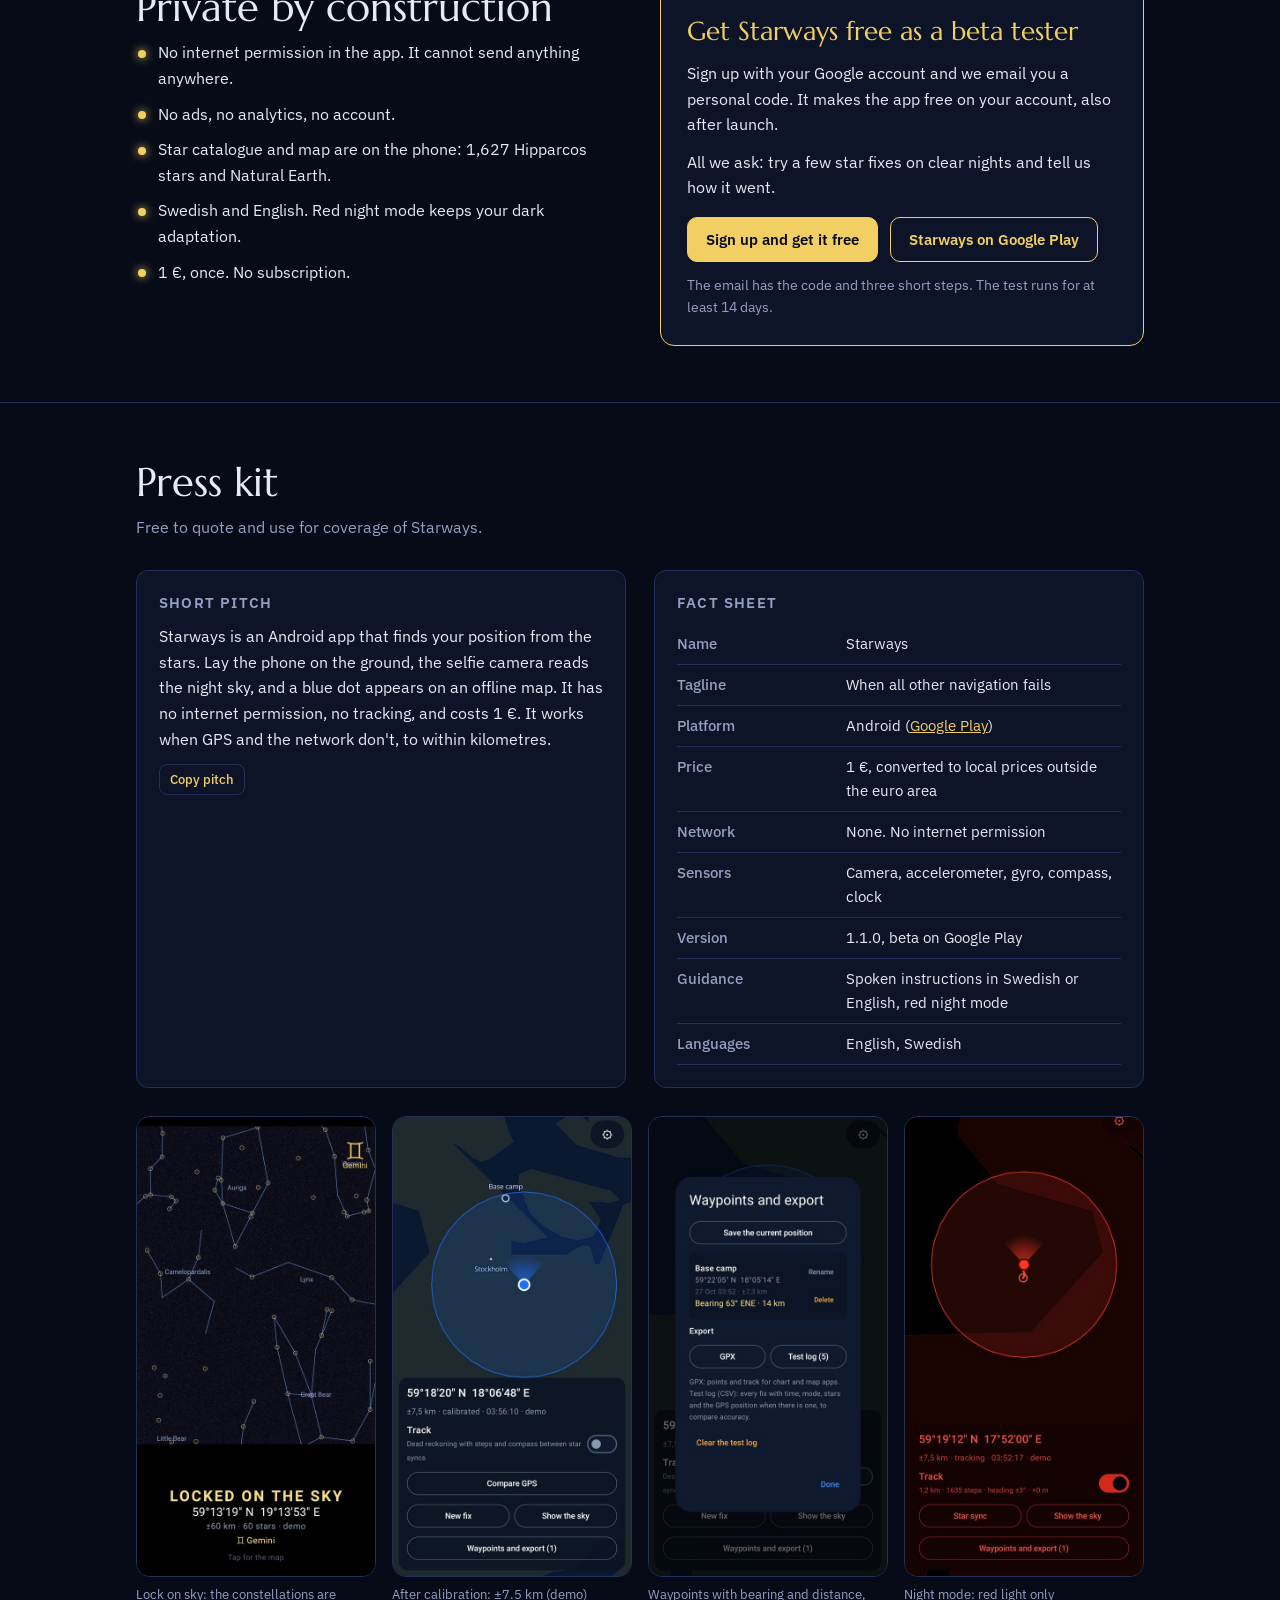
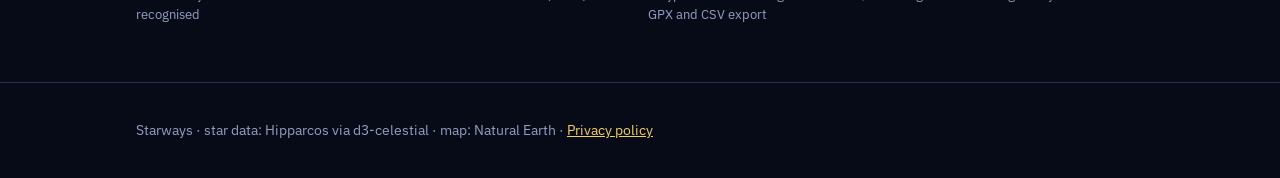
==== commit dd4e5010: "How it works: screen down with the main camera, spoken instructions Co-Authored-By: Claude Opus 5.5 " ====
--- a/index.html
+++ b/index.html
@@ -172,7 +172,7 @@
     <ol class="steps">
       <li>
         <h3><span lang="en">Lay it down</span><span lang="sv">Lägg ner den</span></h3>
-        <p><span lang="en">Screen up, on the ground. The accelerometer finds the zenith and the gyro waits until the phone is still.</span><span lang="sv">Skärmen uppåt, på marken. Accelerometern hittar zenit och gyrot väntar tills telefonen ligger still.</span></p>
+        <p><span lang="en">Screen up with the selfie camera, or screen down with the main camera. The accelerometer finds the zenith, the gyro waits until the phone is still, and the phone tells you what to do.</span><span lang="sv">Skärmen uppåt med selfiekameran, eller nedåt med huvudkameran. Accelerometern hittar zenit, gyrot väntar tills telefonen ligger still och telefonen säger vad du ska göra.</span></p>
       </li>
       <li>
         <h3>Lock on sky</h3>
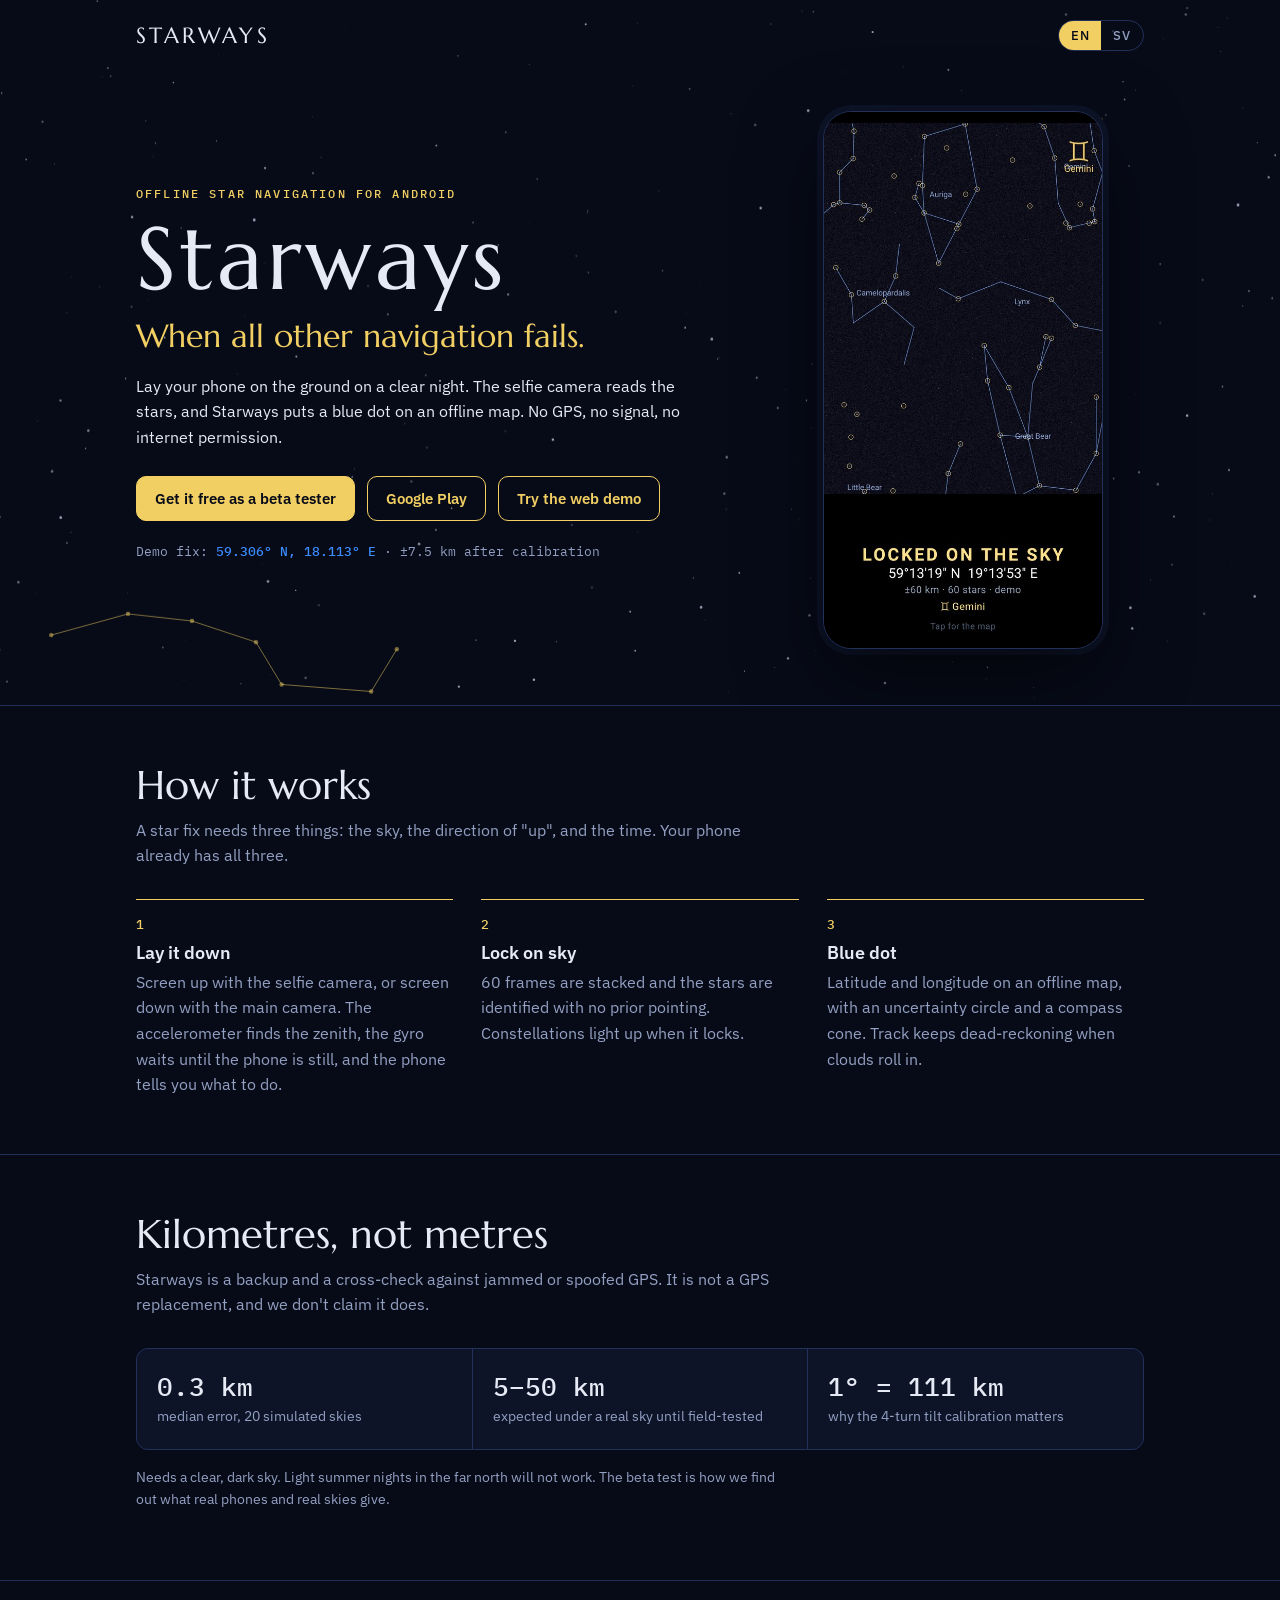
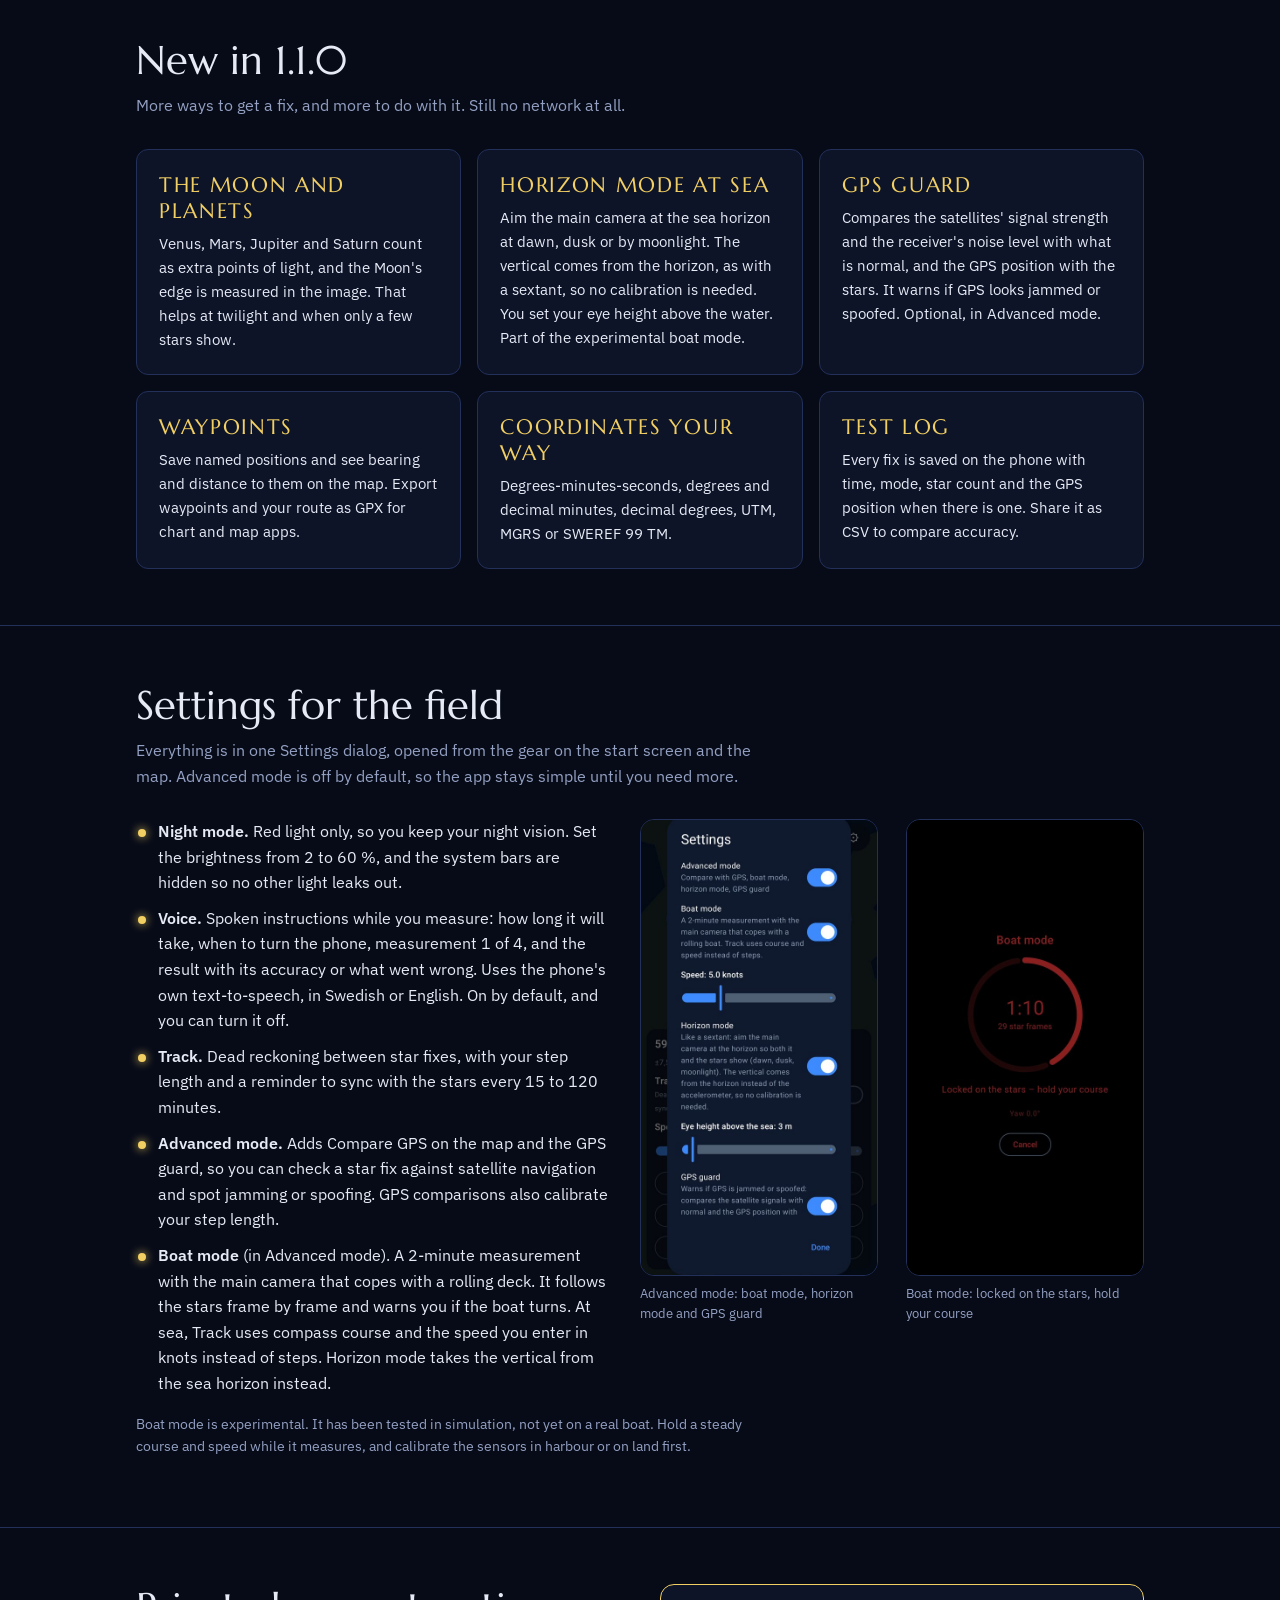
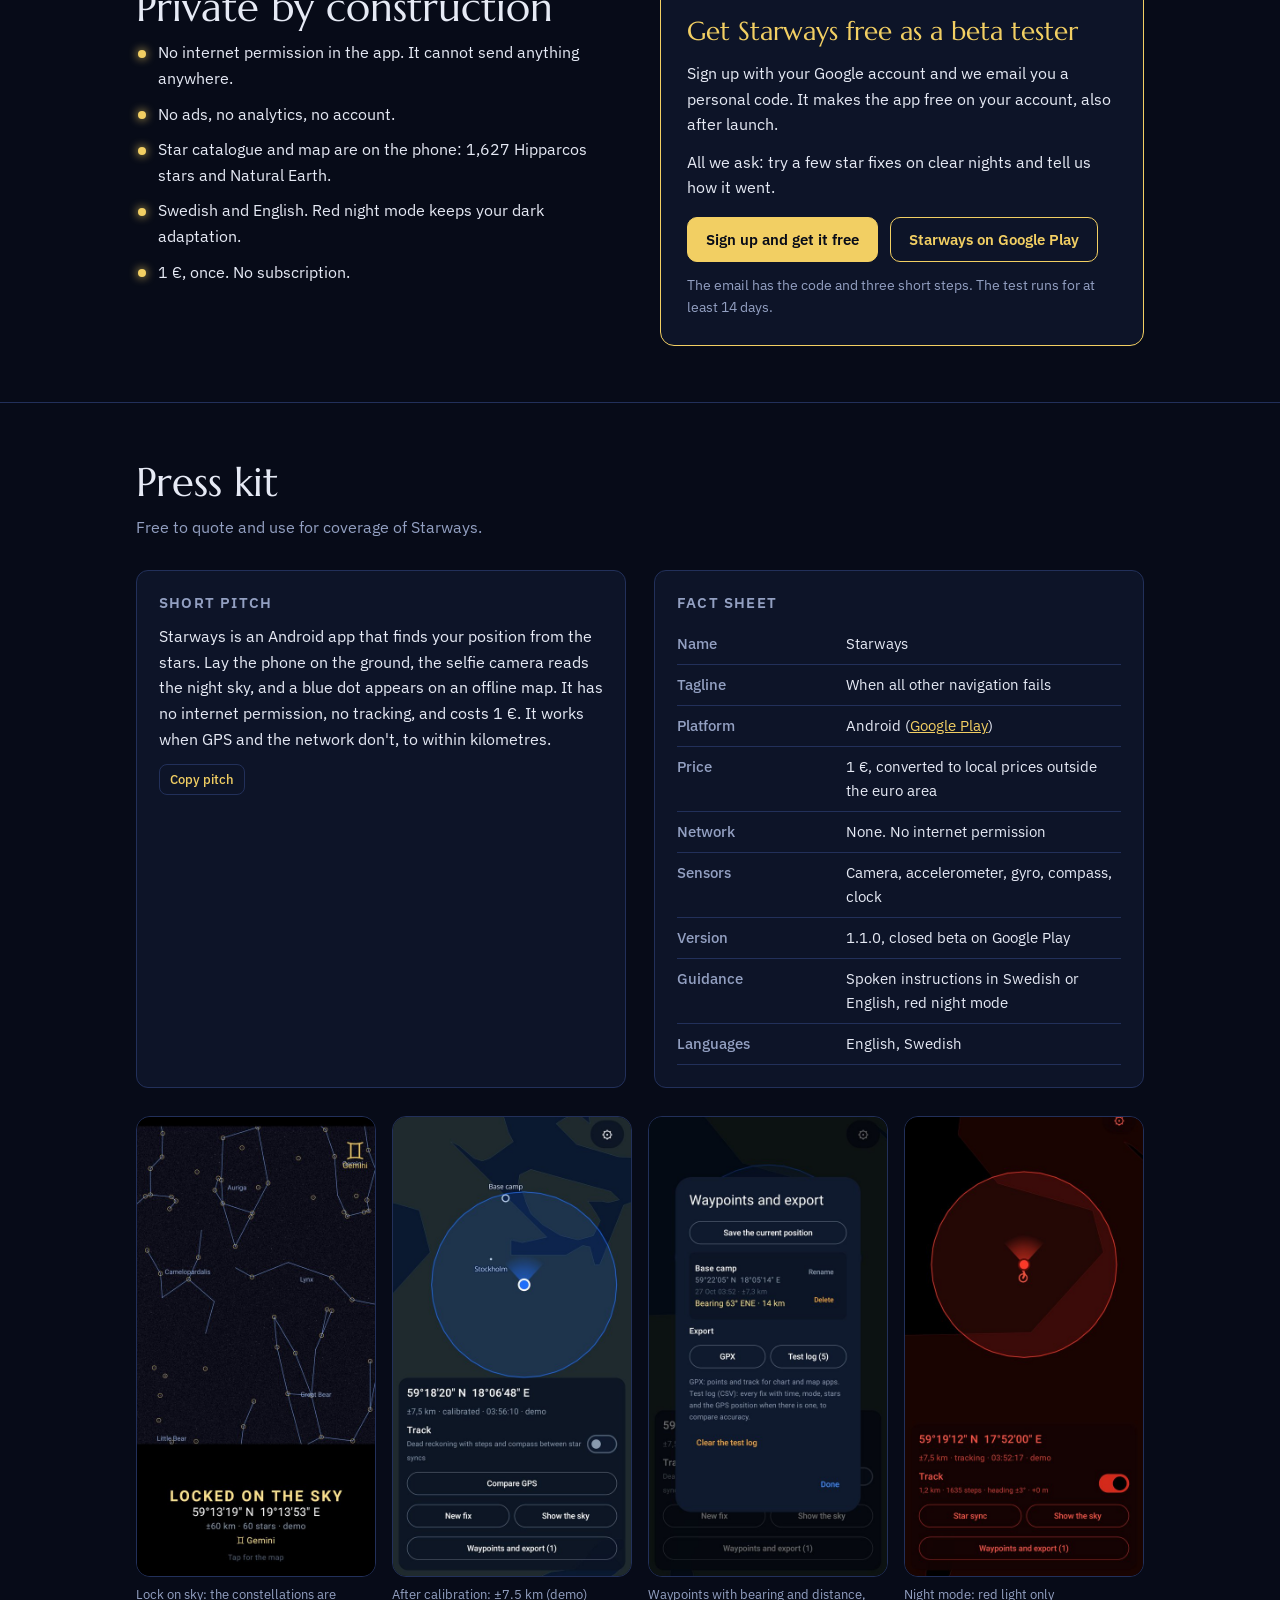
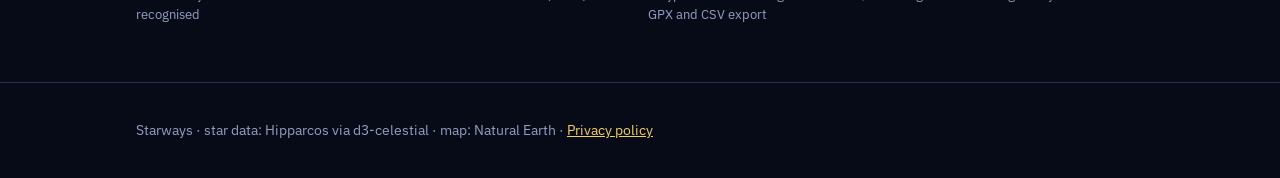
==== commit 15197c03: "Fact sheet: 1.1.0 is in closed beta Co-Authored-By: Claude Opus 5.5 <noreply@anthropic.com> Claude-S" ====
--- a/index.html
+++ b/index.html
@@ -277,7 +277,7 @@
           <tr><th>Price</th><td>1 €, converted to local prices outside the euro area</td></tr>
           <tr><th>Network</th><td>None. No internet permission</td></tr>
           <tr><th>Sensors</th><td>Camera, accelerometer, gyro, compass, clock</td></tr>
-          <tr><th>Version</th><td>1.1.0, beta on Google Play</td></tr>
+          <tr><th>Version</th><td>1.1.0, closed beta on Google Play</td></tr>
           <tr><th>Guidance</th><td>Spoken instructions in Swedish or English, red night mode</td></tr>
           <tr><th>Languages</th><td>English, Swedish</td></tr>
         </table>
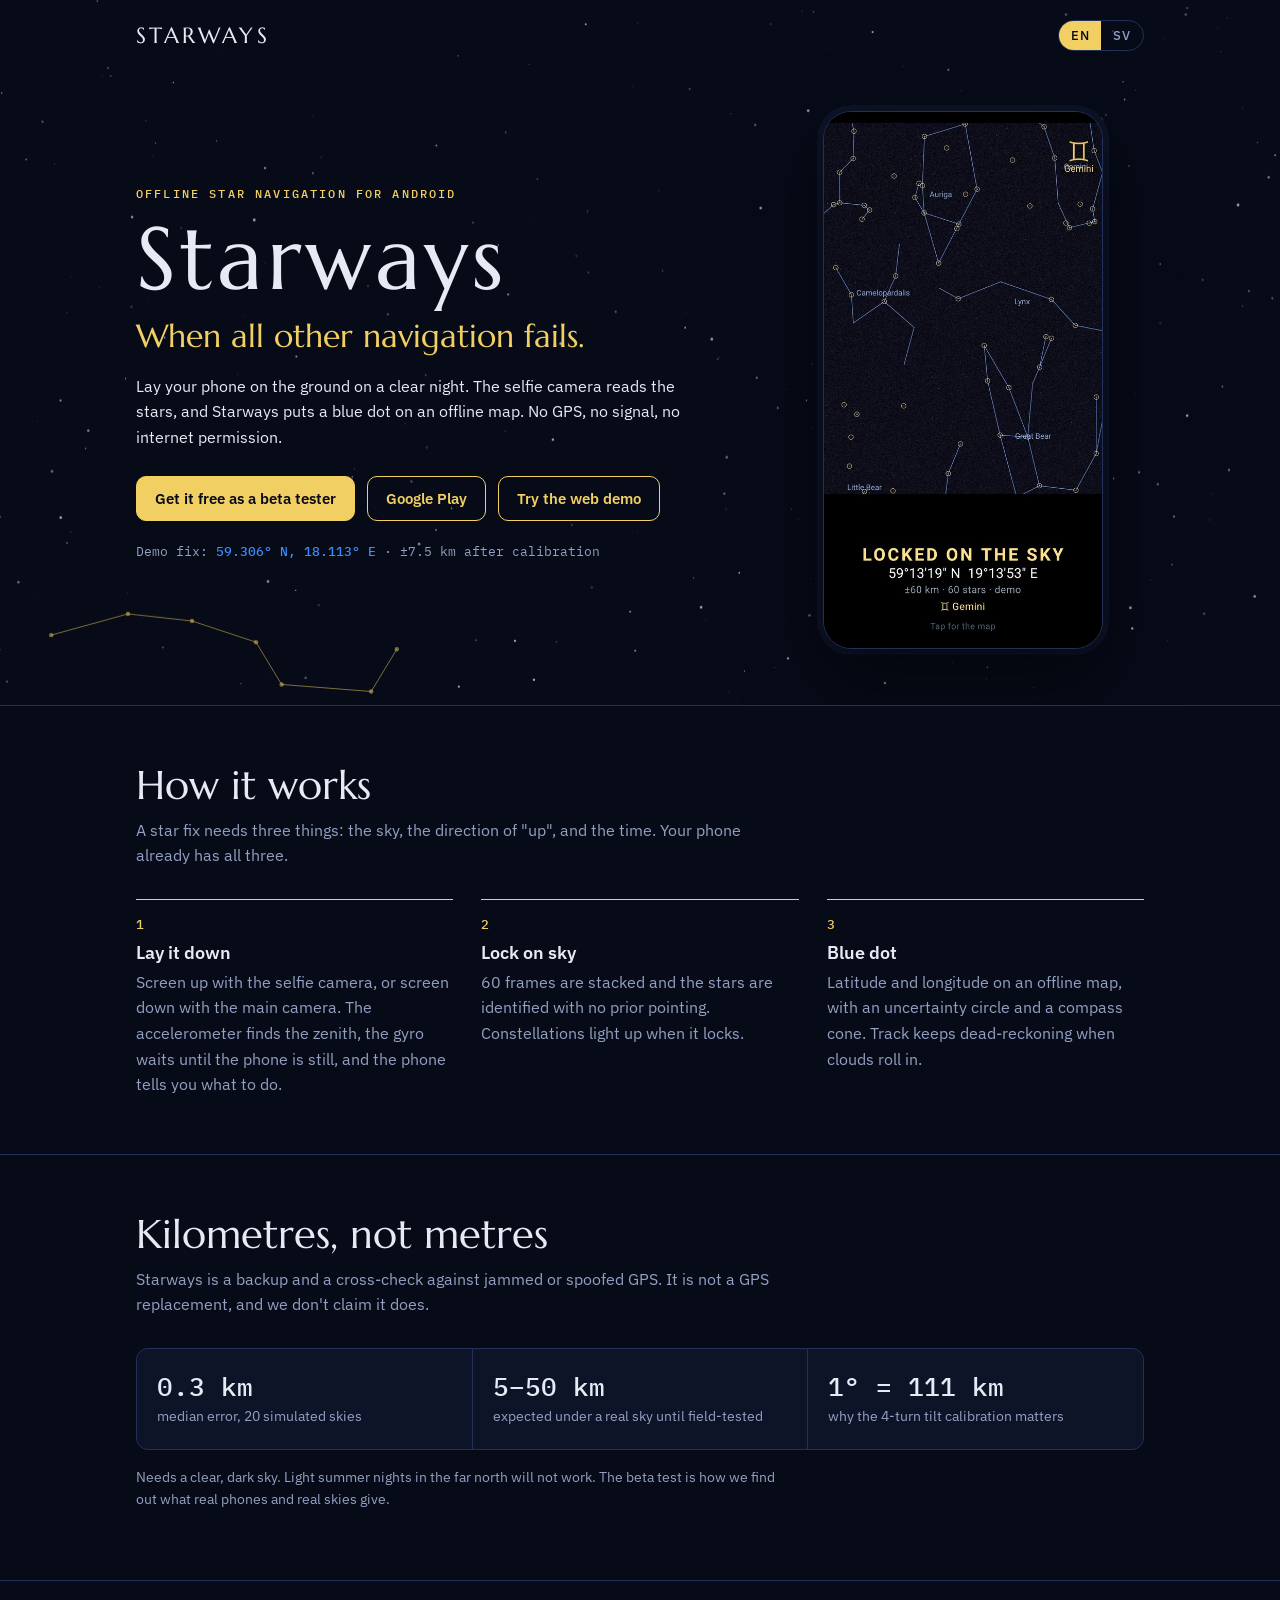
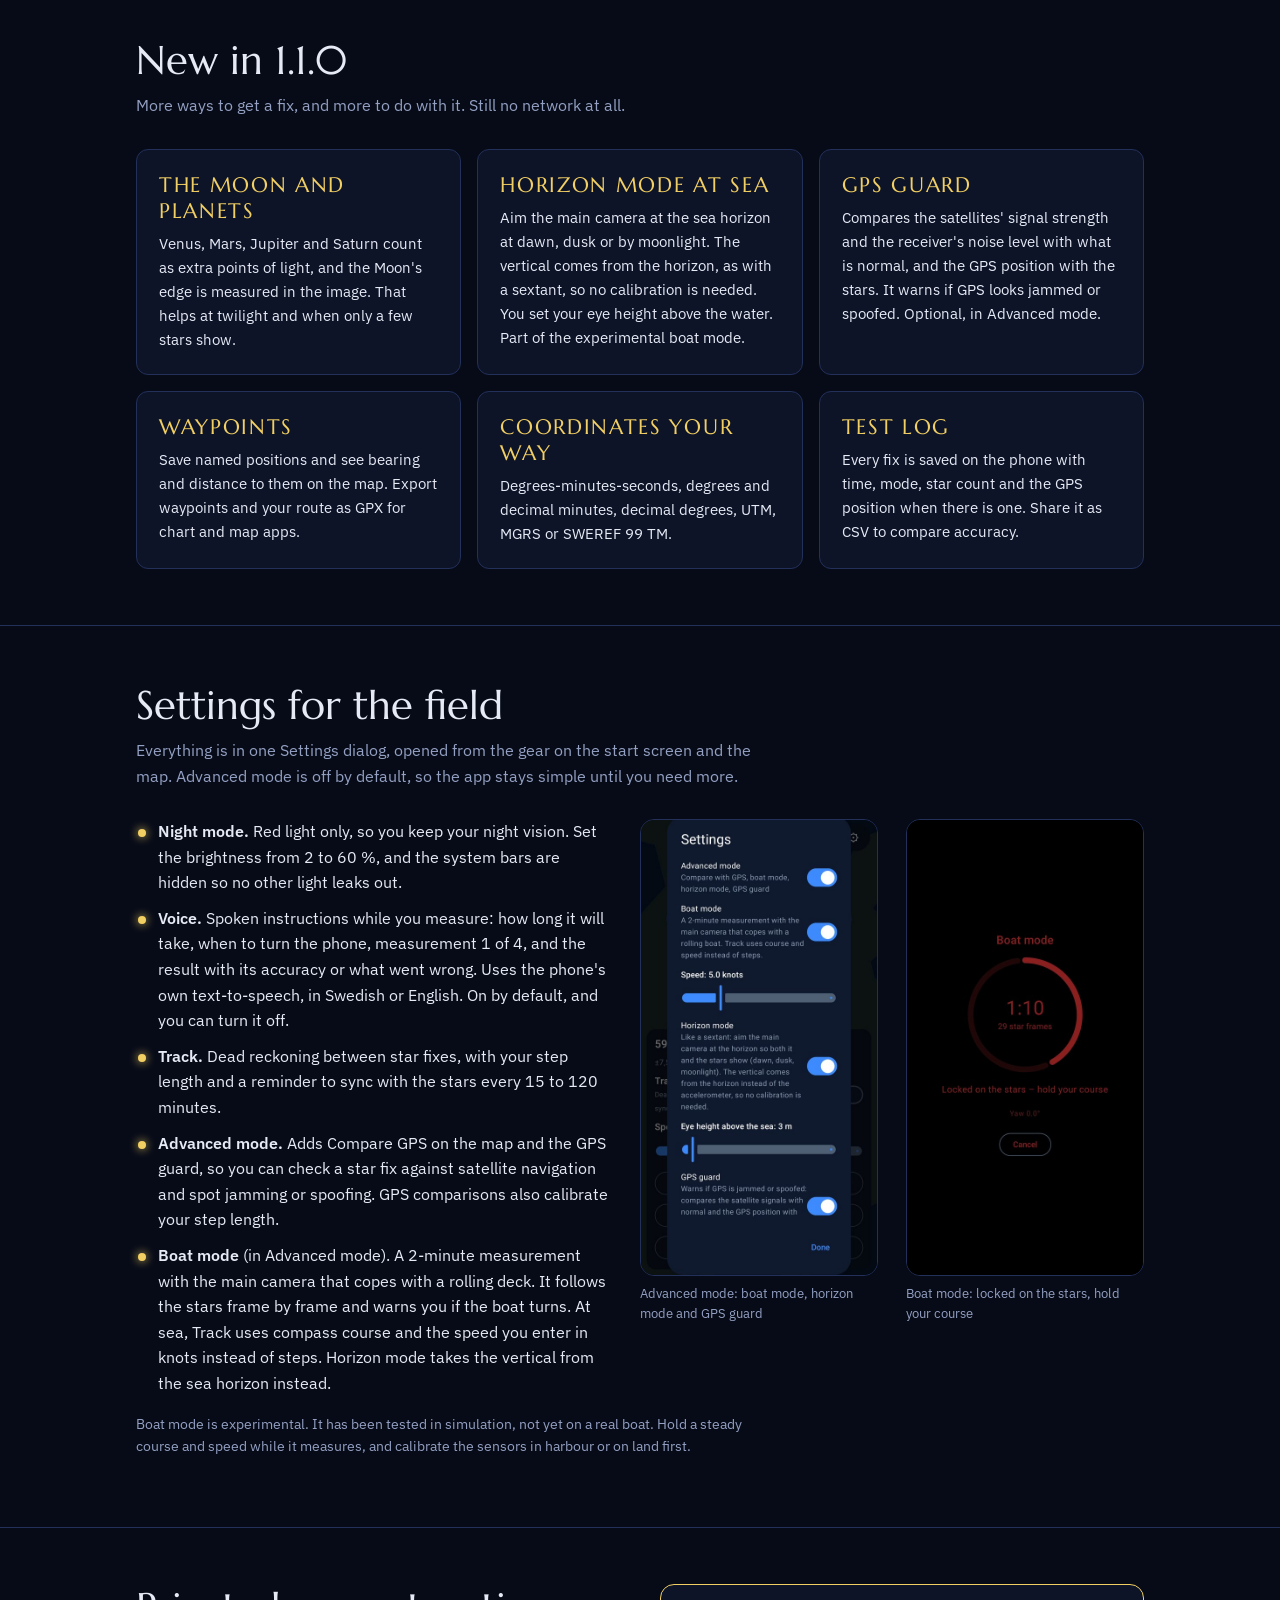
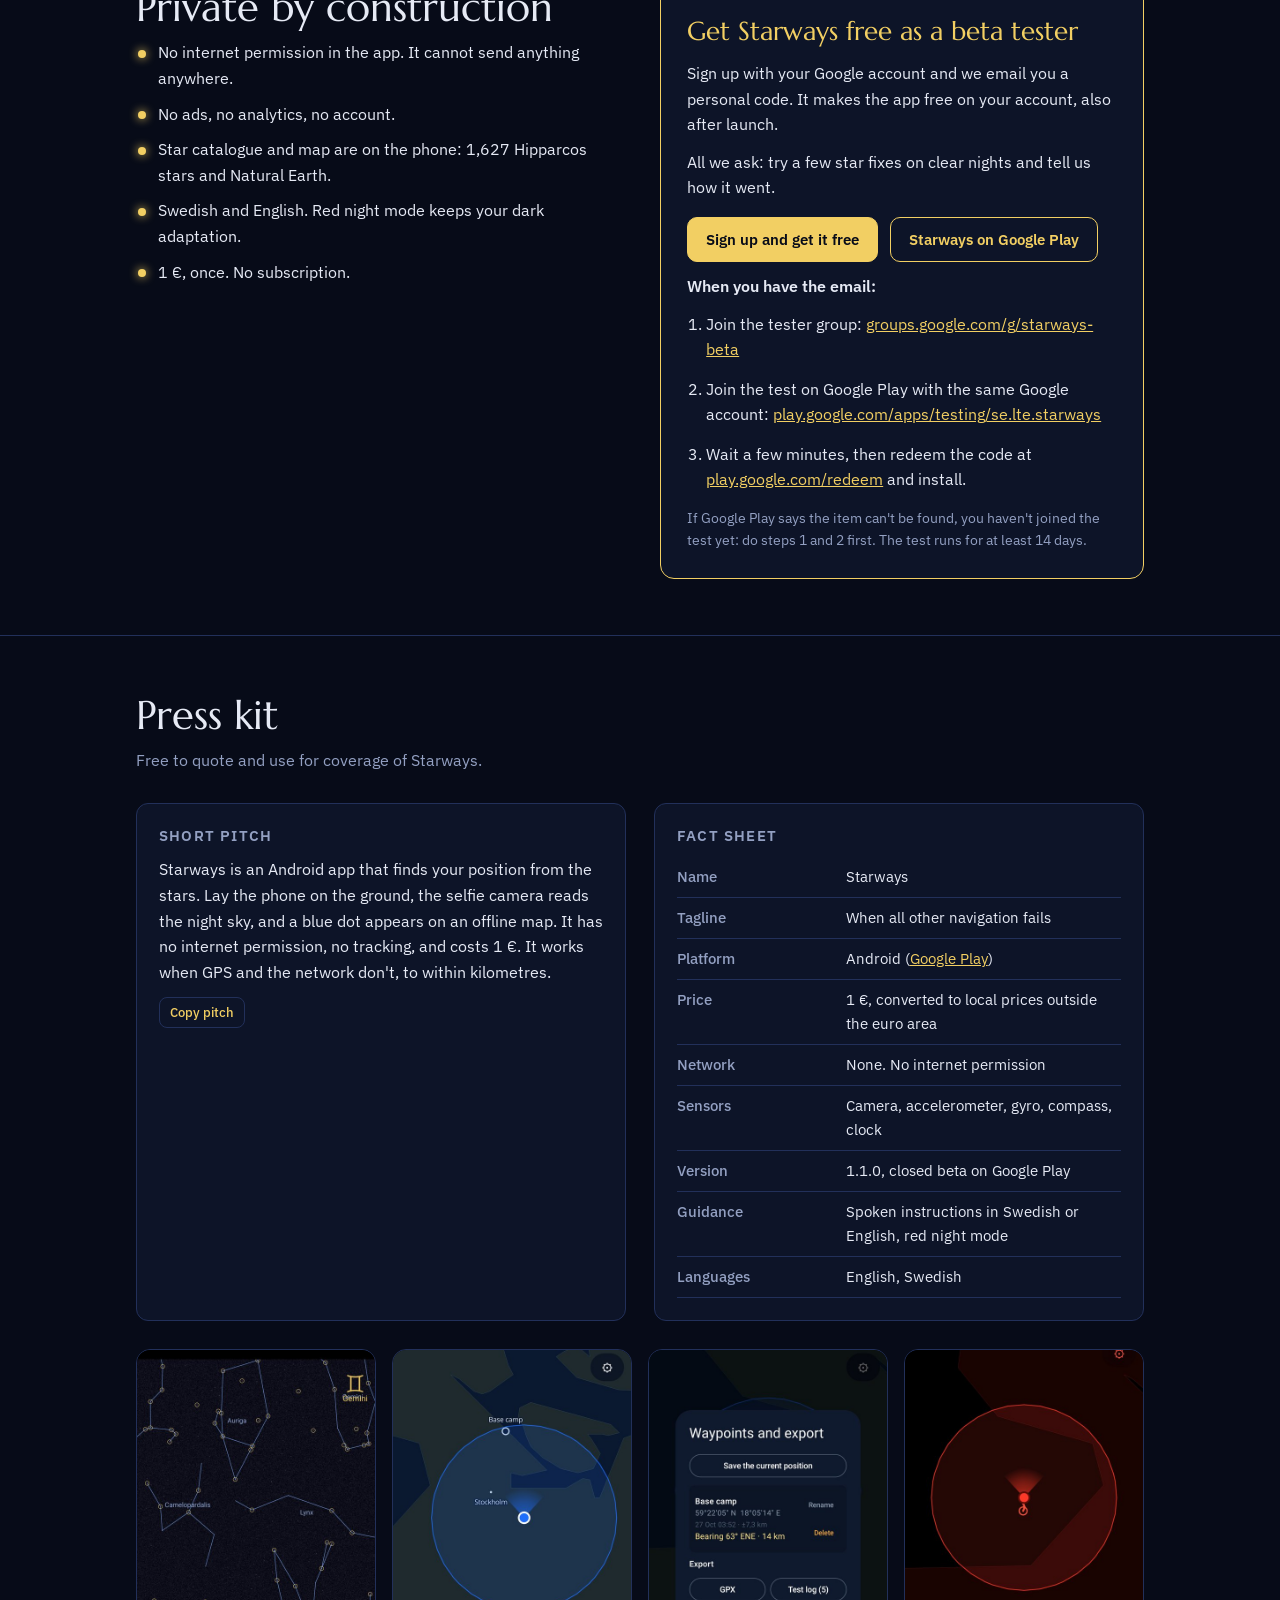
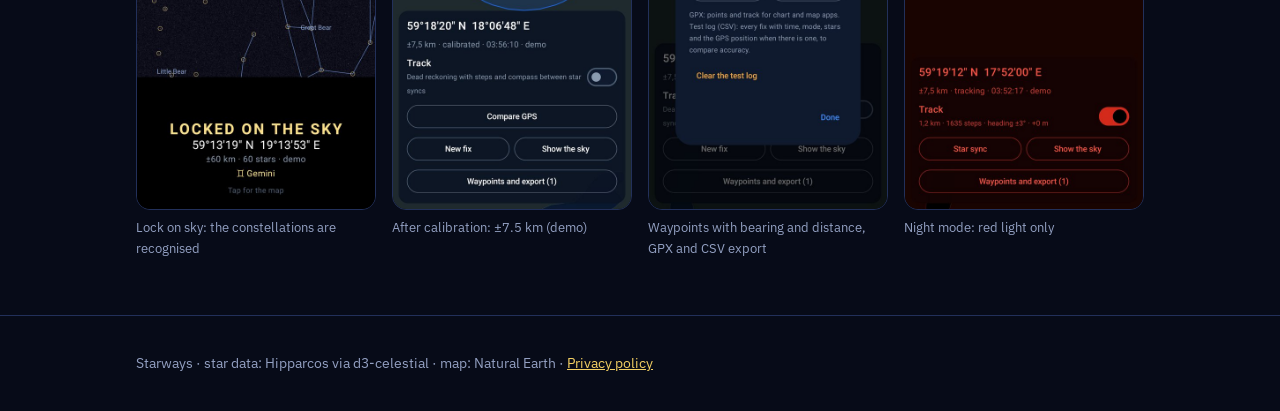
==== commit f1b9335a: "Beta box: show the three steps (group, join test, redeem) and the item-not-found tip Co-Authored-By:" ====
--- a/index.html
+++ b/index.html
@@ -253,7 +253,13 @@
         <a class="btn primary" href="https://forms.gle/z1iDgfZNGKA5ov7t7" target="_blank" rel="noopener"><span lang="en">Sign up and get it free</span><span lang="sv">Anmäl dig och få den gratis</span></a>
         <a class="btn ghost" href="https://play.google.com/store/apps/details?id=se.lte.starways" target="_blank" rel="noopener"><span lang="en">Starways on Google Play</span><span lang="sv">Starways på Google Play</span></a>
       </div>
-      <p class="small"><span lang="en">The email has the code and three short steps. The test runs for at least 14 days.</span><span lang="sv">Mejlet innehåller koden och tre korta steg. Testet pågår i minst 14 dagar.</span></p>
+      <p><span lang="en"><b>When you have the email:</b></span><span lang="sv"><b>När du har fått mejlet:</b></span></p>
+      <ol class="join">
+        <li><span lang="en">Join the tester group:</span><span lang="sv">Gå med i testargruppen:</span> <a href="https://groups.google.com/g/starways-beta" target="_blank" rel="noopener">groups.google.com/g/starways-beta</a></li>
+        <li><span lang="en">Join the test on Google Play with the same Google account:</span><span lang="sv">Gå med i testet på Google Play med samma Google-konto:</span> <a href="https://play.google.com/apps/testing/se.lte.starways" target="_blank" rel="noopener">play.google.com/apps/testing/se.lte.starways</a></li>
+        <li><span lang="en">Wait a few minutes, then redeem the code at</span><span lang="sv">Vänta några minuter, lös sedan in koden på</span> <a href="https://play.google.com/redeem" target="_blank" rel="noopener">play.google.com/redeem</a> <span lang="en">and install.</span><span lang="sv">och installera.</span></li>
+      </ol>
+      <p class="small"><span lang="en">If Google Play says the item can't be found, you haven't joined the test yet: do steps 1 and 2 first. The test runs for at least 14 days.</span><span lang="sv">Om Google Play säger att objektet inte hittas har du inte gått med i testet än: gör steg 1 och 2 först. Testet pågår i minst 14 dagar.</span></p>
     </div>
   </div>
 </section>
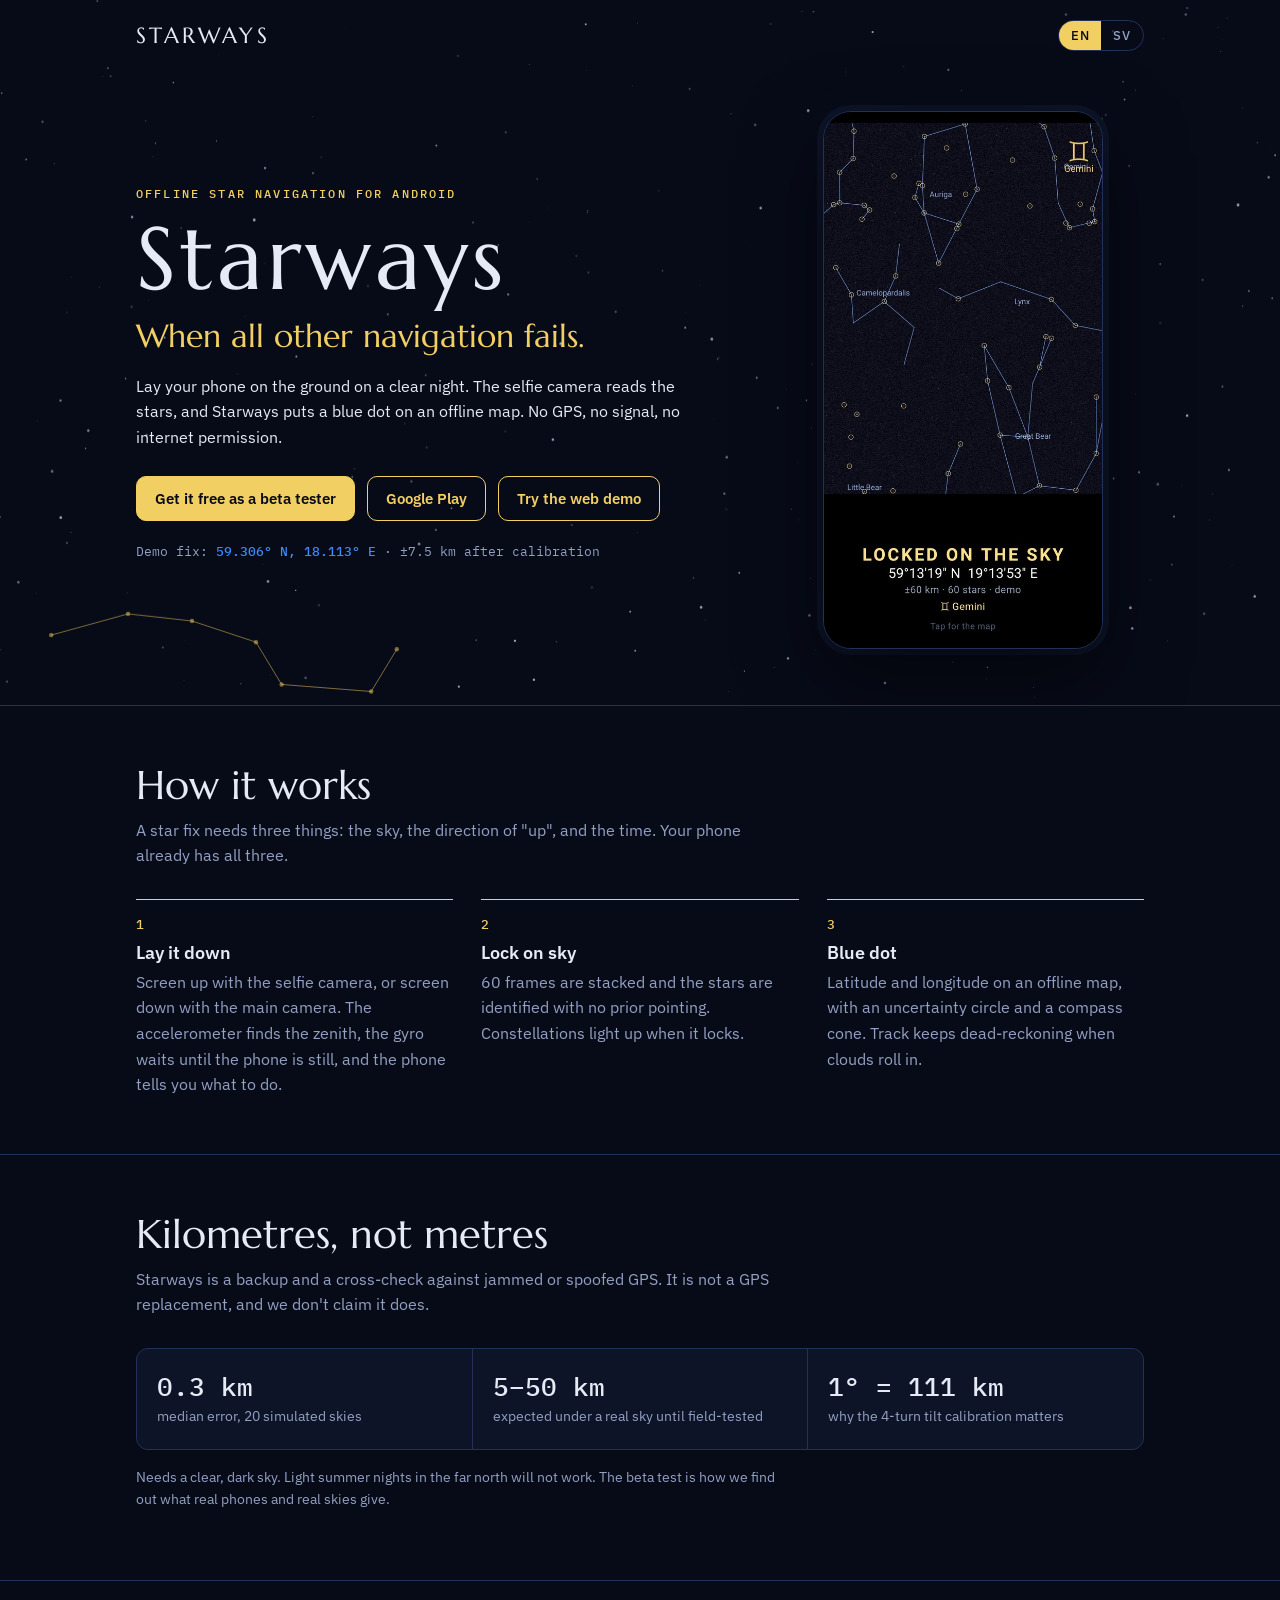
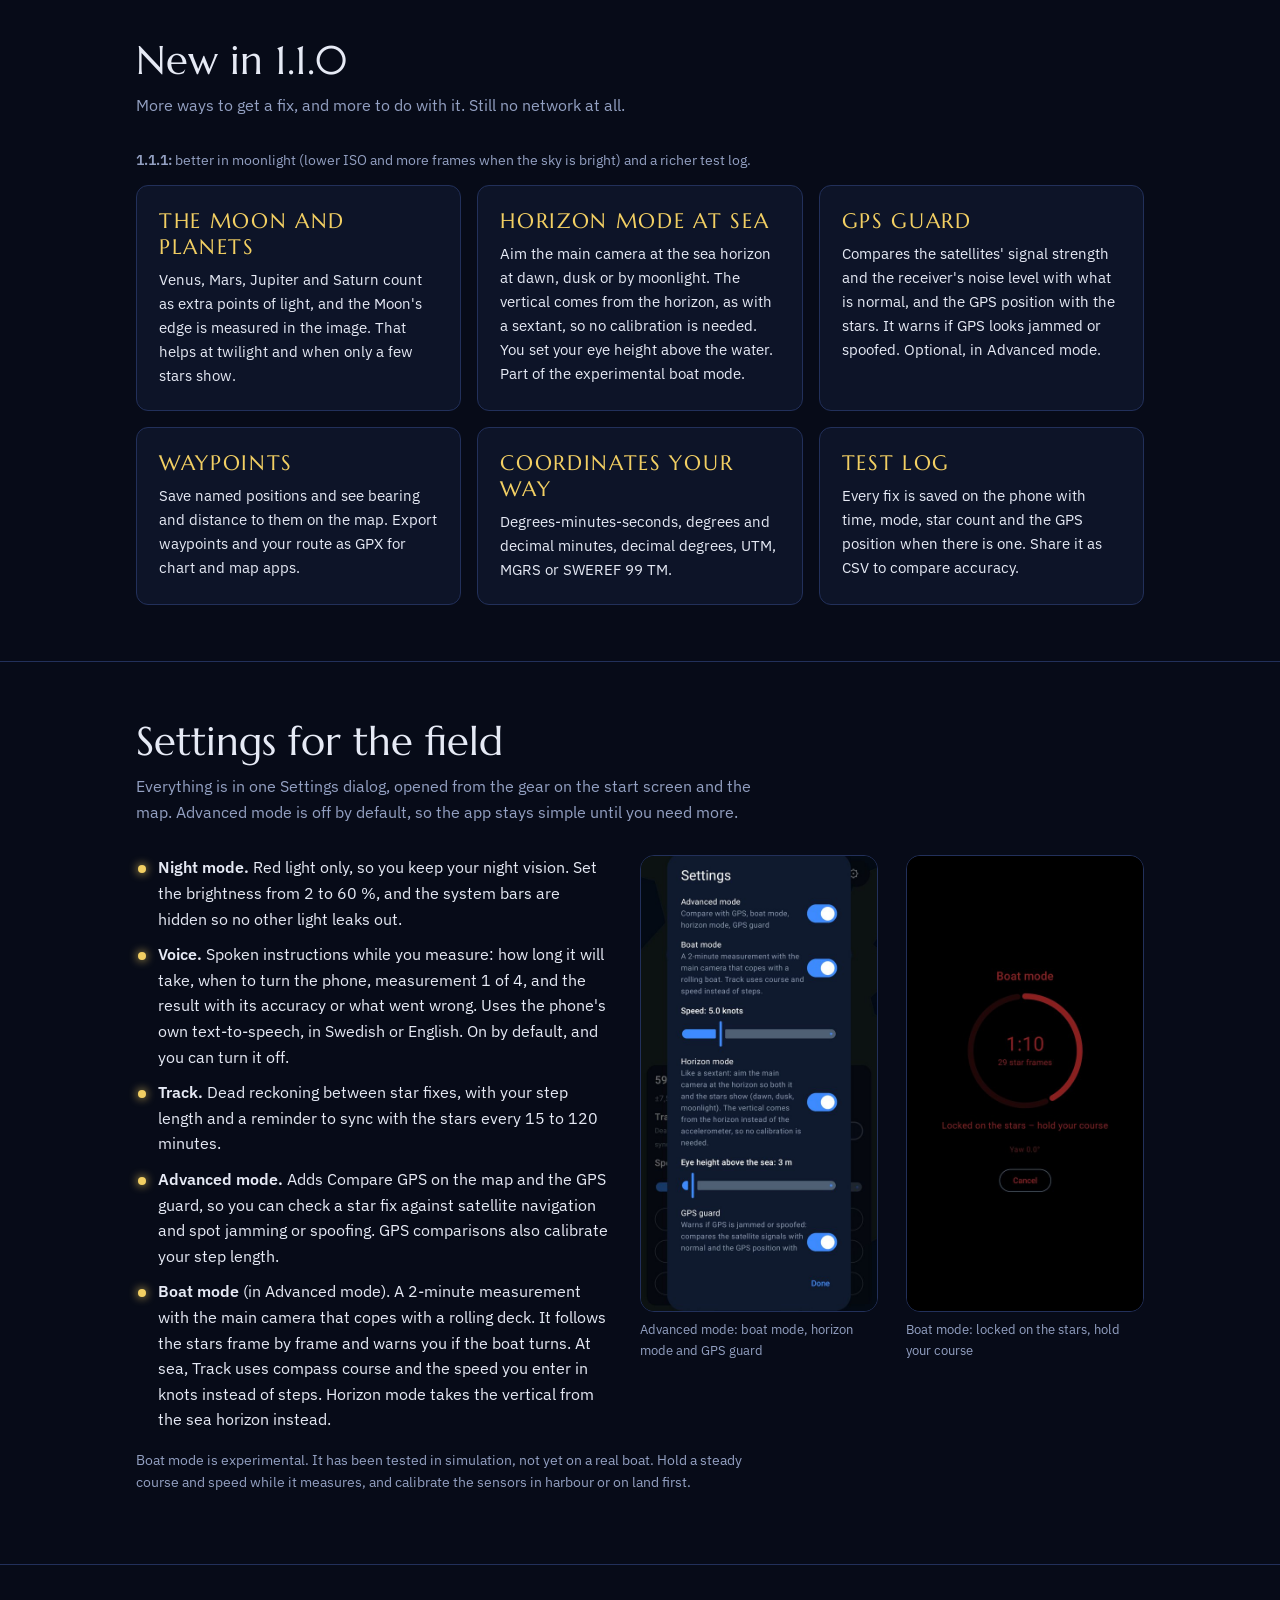
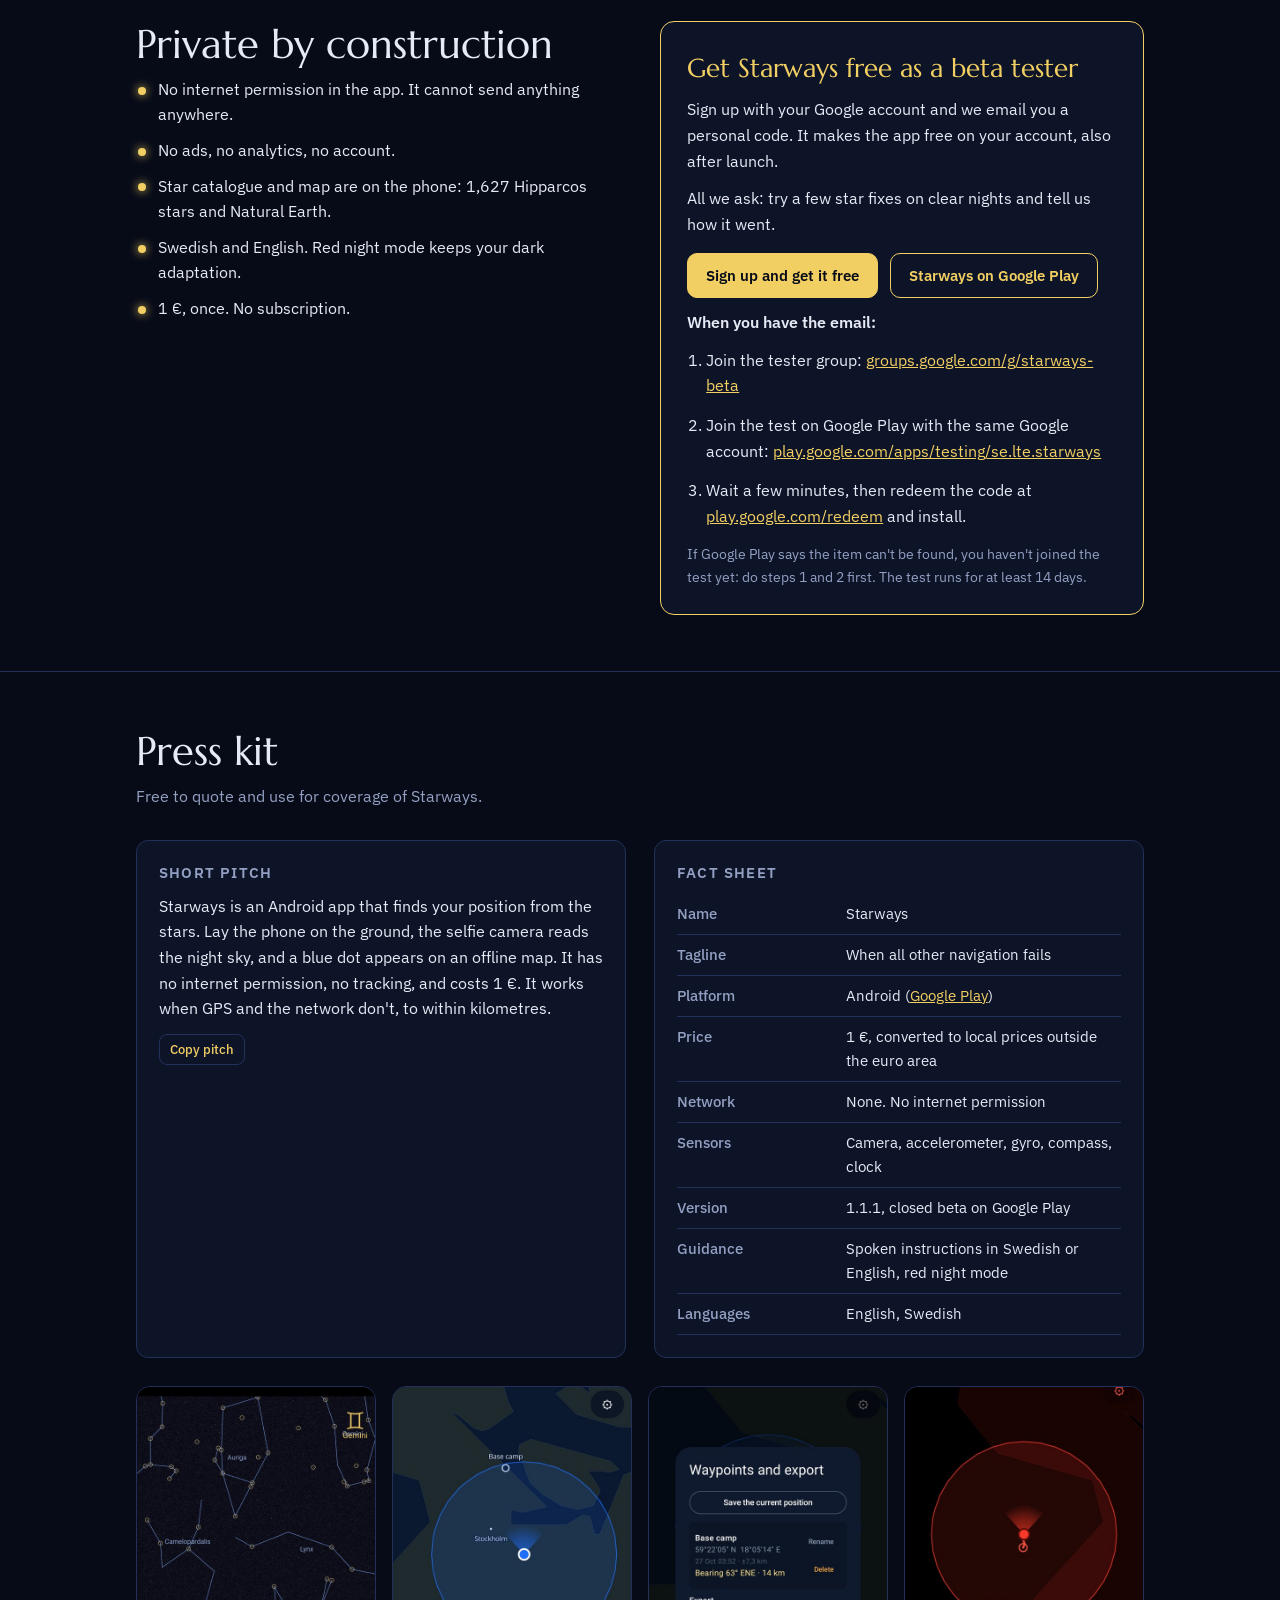
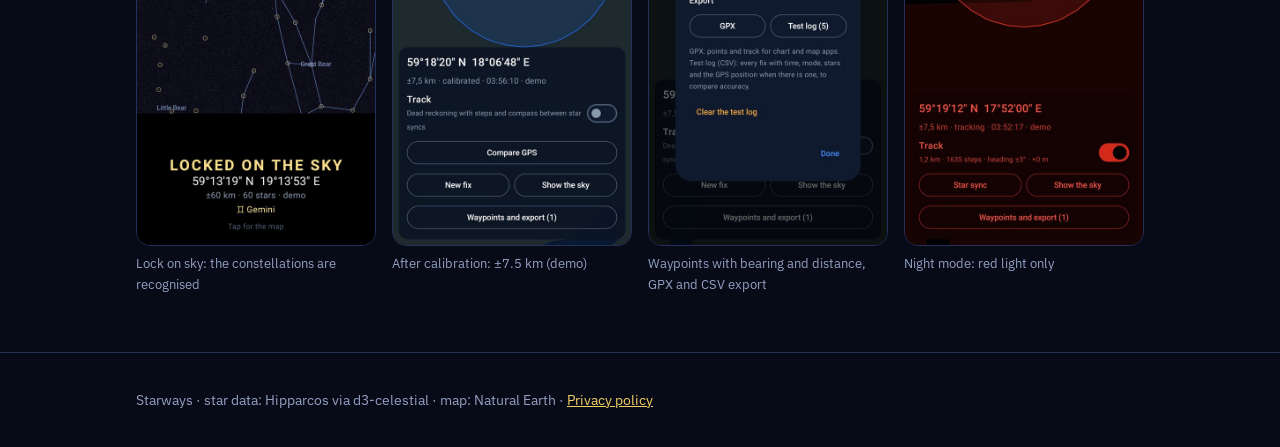
==== commit d12a5791: "Docs for 1.1.1: privacy page test log details, version row, moonlight note Co-Authored-By: Claude Op" ====
--- a/index.html
+++ b/index.html
@@ -203,6 +203,7 @@
   <div class="wrap">
     <h2><span lang="en">New in 1.1.0</span><span lang="sv">Nytt i 1.1.0</span></h2>
     <p class="sec-lede"><span lang="en">More ways to get a fix, and more to do with it. Still no network at all.</span><span lang="sv">Fler sätt att få en fix, och mer att göra med den. Fortfarande helt utan nät.</span></p>
+    <p class="note"><span lang="en"><b>1.1.1:</b> better in moonlight (lower ISO and more frames when the sky is bright) and a richer test log.</span><span lang="sv"><b>1.1.1:</b> bättre i månsken (lägre ISO och fler bilder när himlen är ljus) och en rikare testlogg.</span></p>
     <div class="feat-grid">
       <div class="card"><h3><span lang="en">The Moon and planets</span><span lang="sv">Månen och planeterna</span></h3><p><span lang="en">Venus, Mars, Jupiter and Saturn count as extra points of light, and the Moon's edge is measured in the image. That helps at twilight and when only a few stars show.</span><span lang="sv">Venus, Mars, Jupiter och Saturnus räknas som extra ljuspunkter, och månens kant mäts i bilden. Det hjälper i skymningen och när bara några få stjärnor syns.</span></p></div>
       <div class="card"><h3><span lang="en">Horizon mode at sea</span><span lang="sv">Horisontläge till sjöss</span></h3><p><span lang="en">Aim the main camera at the sea horizon at dawn, dusk or by moonlight. The vertical comes from the horizon, as with a sextant, so no calibration is needed. You set your eye height above the water. Part of the experimental boat mode.</span><span lang="sv">Rikta huvudkameran mot havshorisonten i gryningen, skymningen eller i månsken. Lodlinjen tas från horisonten, som med en sextant, så ingen kalibrering behövs. Du anger ögonhöjden över vattnet. Ingår i det experimentella båtläget.</span></p></div>
@@ -283,7 +284,7 @@
           <tr><th>Price</th><td>1 €, converted to local prices outside the euro area</td></tr>
           <tr><th>Network</th><td>None. No internet permission</td></tr>
           <tr><th>Sensors</th><td>Camera, accelerometer, gyro, compass, clock</td></tr>
-          <tr><th>Version</th><td>1.1.0, closed beta on Google Play</td></tr>
+          <tr><th>Version</th><td>1.1.1, closed beta on Google Play</td></tr>
           <tr><th>Guidance</th><td>Spoken instructions in Swedish or English, red night mode</td></tr>
           <tr><th>Languages</th><td>English, Swedish</td></tr>
         </table>
